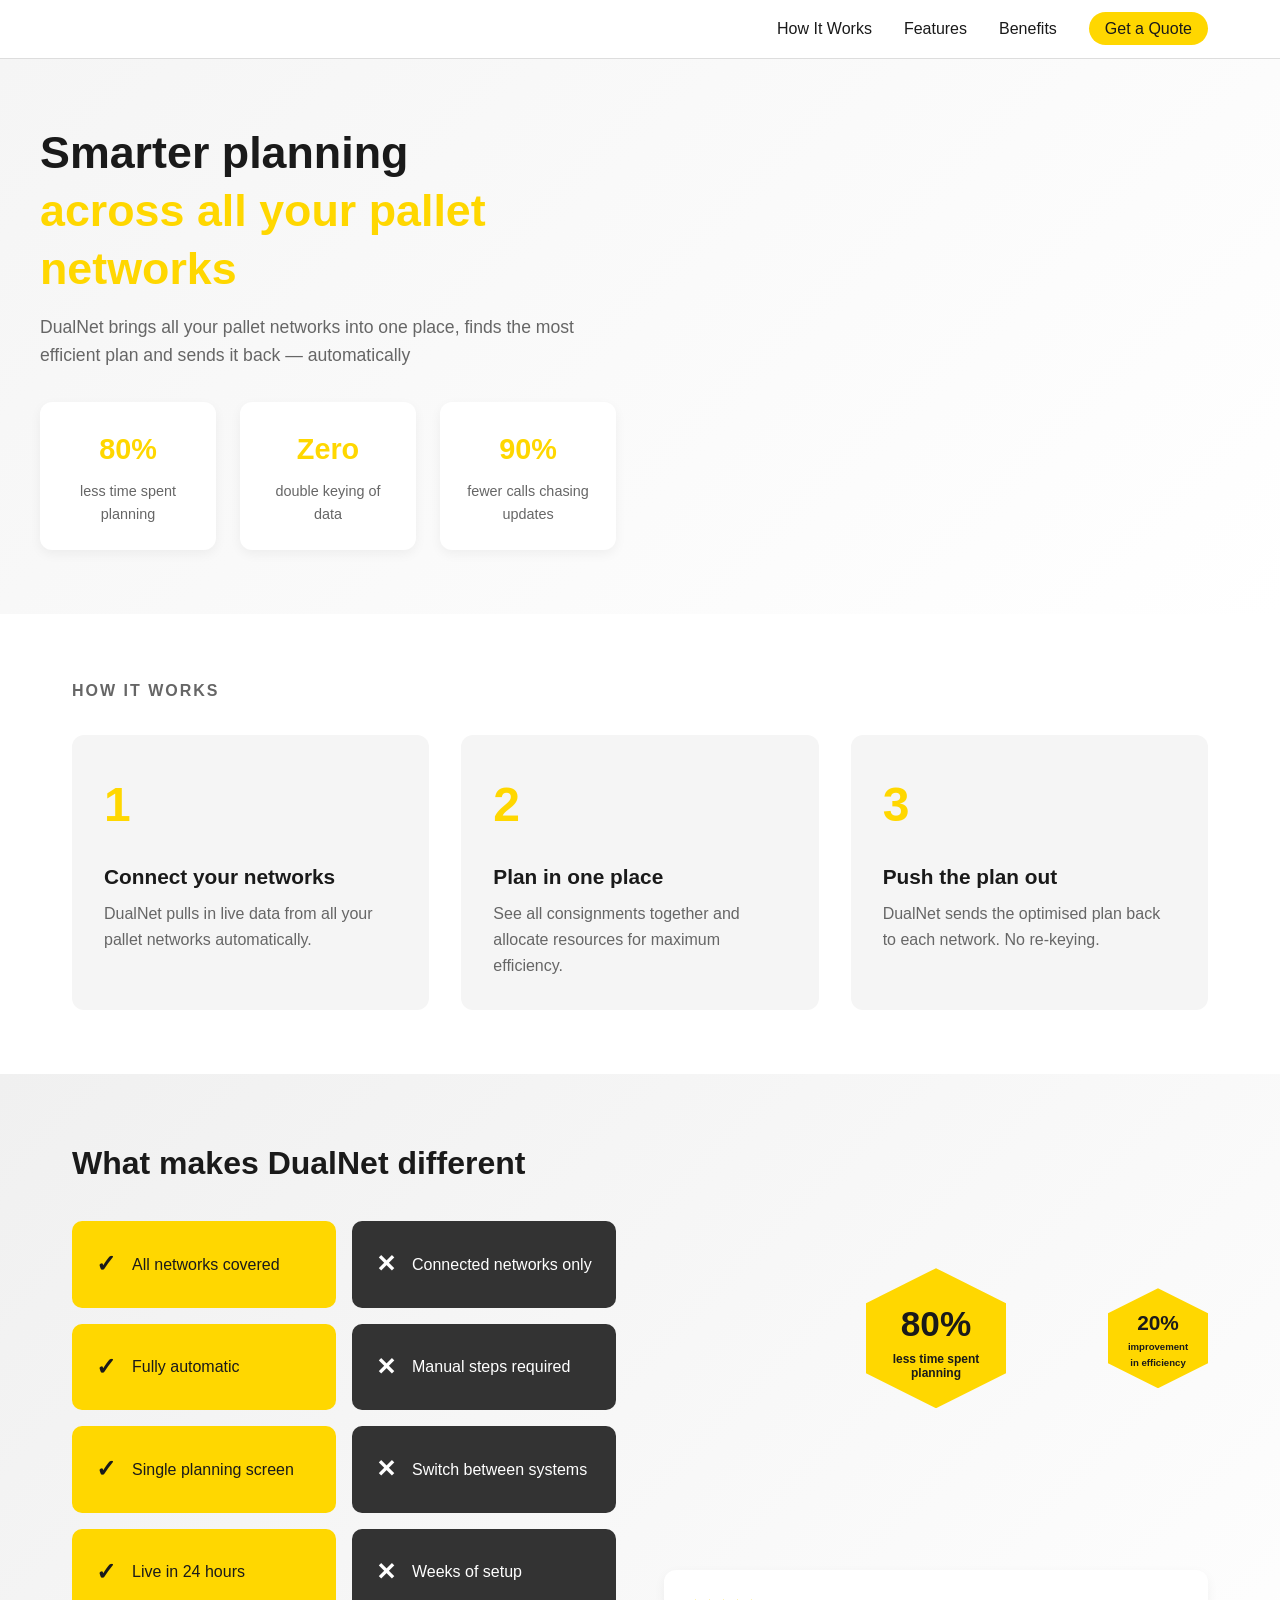
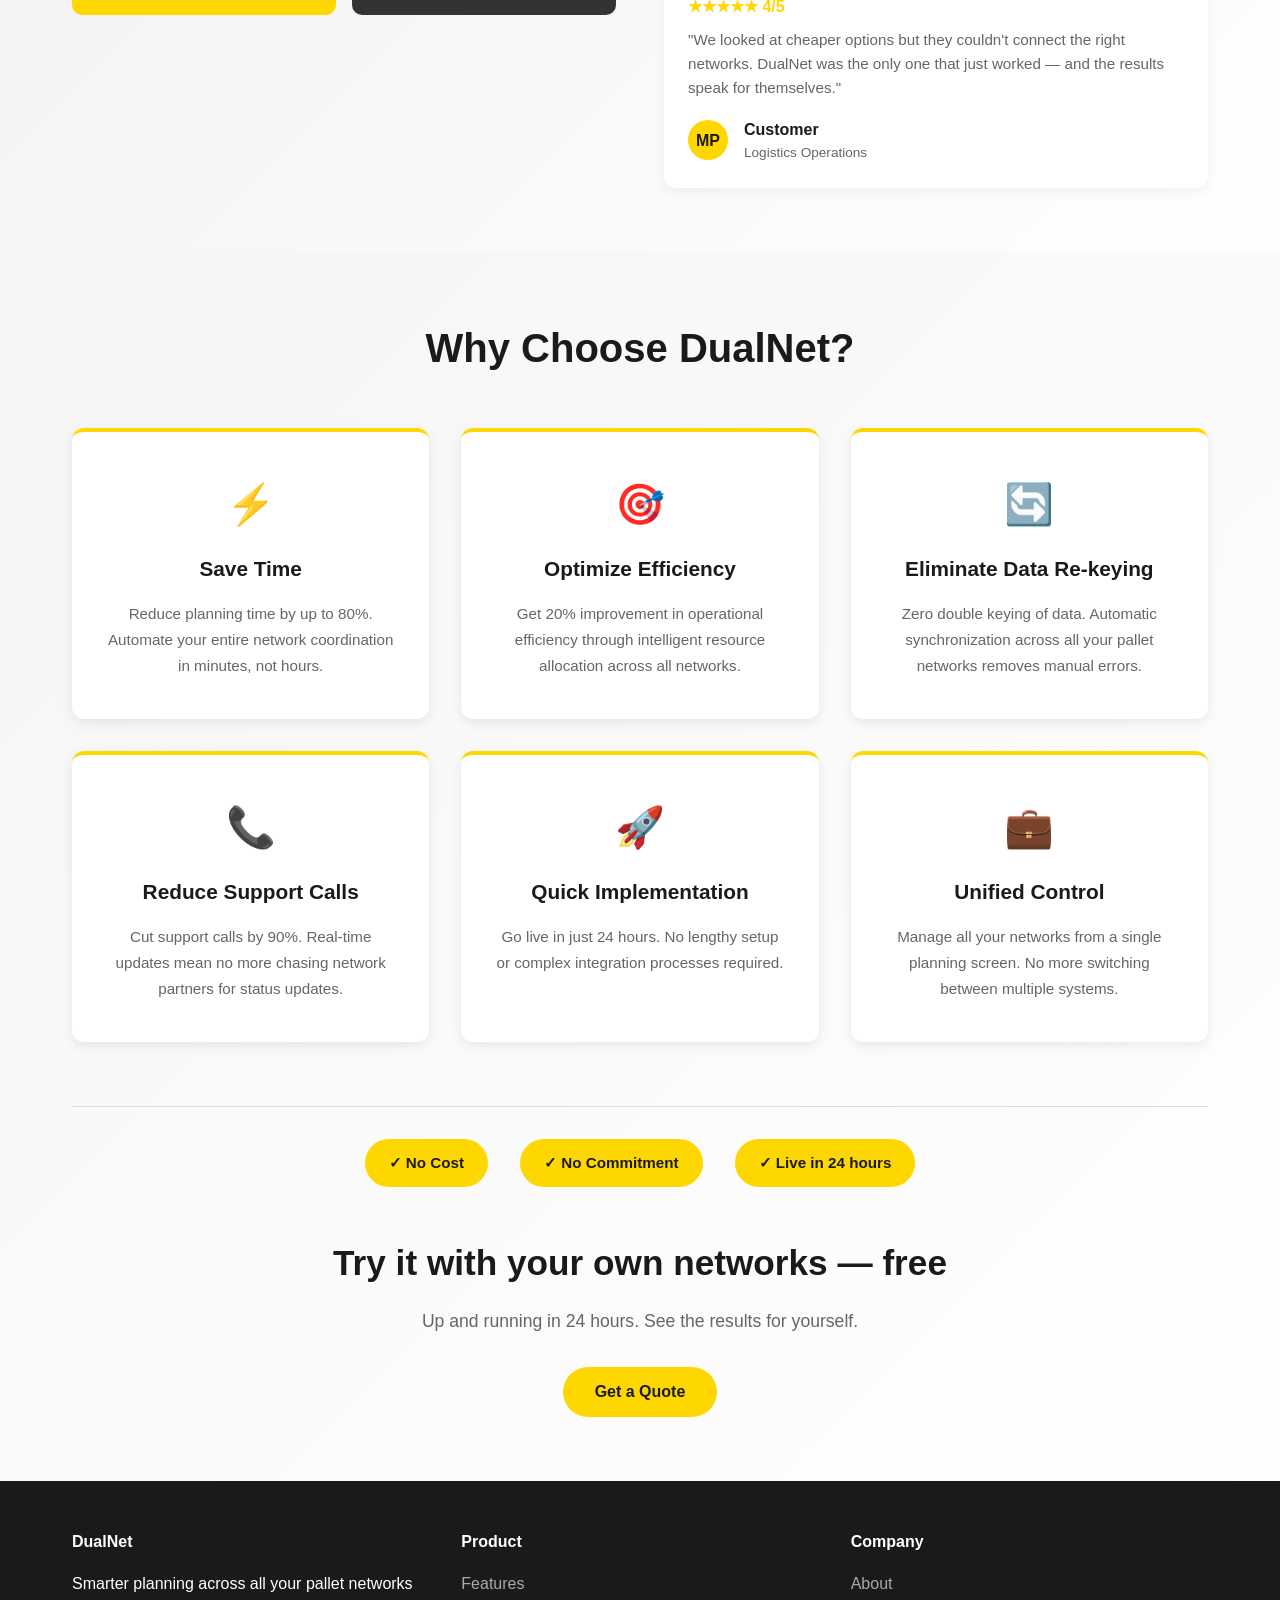
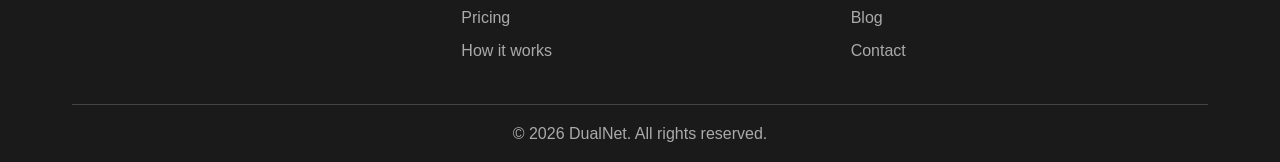
==== index.html @ 54f37b6e "Change "Book a Demo" to "Get a Quote"" ====
<!DOCTYPE html>
<html lang="en">
<head>
    <meta charset="UTF-8">
    <meta name="viewport" content="width=device-width, initial-scale=1.0">
    <title>DualNet - Smarter Planning Across All Your Pallet Networks</title>
    <link rel="stylesheet" href="style.css">
</head>
<body>
    <!-- Navigation -->
    <nav class="navbar">
        <div class="nav-container">
            <div class="logo">
                <img src="logo.svg" alt="DualNet Logo" class="logo-img">
            </div>
            <ul class="nav-menu">
                <li><a href="#how-it-works">How It Works</a></li>
                <li><a href="#features">Features</a></li>
                <li><a href="#benefits">Benefits</a></li>
                <li><a href="#demo" class="cta-link">Get a Quote</a></li>
            </ul>
        </div>
    </nav>

    <!-- Hero Section -->
    <section class="hero">
        <div class="hero-container">
            <div class="hero-content">
                <h1>Smarter planning<br><span class="highlight">across all your pallet networks</span></h1>
                <p>DualNet brings all your pallet networks into one place, finds the most efficient plan and sends it back — automatically</p>
                <div class="hero-stats">
                    <div class="stat">
                        <span class="stat-value">80%</span>
                        <span class="stat-label">less time spent planning</span>
                    </div>
                    <div class="stat">
                        <span class="stat-value">Zero</span>
                        <span class="stat-label">double keying of data</span>
                    </div>
                    <div class="stat">
                        <span class="stat-value">90%</span>
                        <span class="stat-label">fewer calls chasing updates</span>
                    </div>
                </div>
            </div>
            <div class="hero-image">
                <img src="data:image/svg+xml,%3Csvg xmlns='http://www.w3.org/2000/svg' viewBox='0 0 500 400'%3E%3Crect fill='%23e8e8e8' width='500' height='400'/%3E%3Crect x='50' y='80' width='120[...]
 class="trucks-image">
            </div>
        </div>
    </section>

    <!-- How It Works -->
    <section id="how-it-works" class="how-it-works">
        <div class="container">
            <h2>HOW IT WORKS</h2>
            <div class="steps-grid">
                <div class="step">
                    <div class="step-number">1</div>
                    <h3>Connect your networks</h3>
                    <p>DualNet pulls in live data from all your pallet networks automatically.</p>
                </div>
                <div class="step">
                    <div class="step-number">2</div>
                    <h3>Plan in one place</h3>
                    <p>See all consignments together and allocate resources for maximum efficiency.</p>
                </div>
                <div class="step">
                    <div class="step-number">3</div>
                    <h3>Push the plan out</h3>
                    <p>DualNet sends the optimised plan back to each network. No re-keying.</p>
                </div>
            </div>
        </div>
    </section>

    <!-- Features Section -->
    <section id="features" class="features">
        <div class="container">
            <div class="features-content">
                <div class="features-left">
                    <h2>What makes DualNet different</h2>
                    <div class="comparison-table">
                        <div class="comparison-row">
                            <div class="feature-item dualnet">
                                <div class="icon-check">✓</div>
                                <p>All networks covered</p>
                            </div>
                            <div class="feature-item alternative">
                                <div class="icon-x">✕</div>
                                <p>Connected networks only</p>
                            </div>
                        </div>
                        <div class="comparison-row">
                            <div class="feature-item dualnet">
                                <div class="icon-check">✓</div>
                                <p>Fully automatic</p>
                            </div>
                            <div class="feature-item alternative">
                                <div class="icon-x">✕</div>
                                <p>Manual steps required</p>
                            </div>
                        </div>
                        <div class="comparison-row">
                            <div class="feature-item dualnet">
                                <div class="icon-check">✓</div>
                                <p>Single planning screen</p>
                            </div>
                            <div class="feature-item alternative">
                                <div class="icon-x">✕</div>
                                <p>Switch between systems</p>
                            </div>
                        </div>
                        <div class="comparison-row">
                            <div class="feature-item dualnet">
                                <div class="icon-check">✓</div>
                                <p>Live in 24 hours</p>
                            </div>
                            <div class="feature-item alternative">
                                <div class="icon-x">✕</div>
                                <p>Weeks of setup</p>
                            </div>
                        </div>
                    </div>
                </div>
                <div class="features-right">
                    <div class="benefits-hexagons">
                        <div class="hexagon hex-large">
                            <span class="hex-value">80%</span>
                            <span class="hex-label">less time spent planning</span>
                        </div>
                        <div class="hexagon hex-medium">
                            <span class="hex-value">Zero</span>
                            <span class="hex-label">double keying of data</span>
                        </div>
                        <div class="hexagon hex-medium">
                            <span class="hex-value">90%</span>
                            <span class="hex-label">fewer calls chasing updates</span>
                        </div>
                        <div class="hexagon hex-small">
                            <span class="hex-value">20%</span>
                            <span class="hex-label">improvement in efficiency</span>
                        </div>
                    </div>
                    <div class="testimonial">
                        <div class="stars">★★★★★ 4/5</div>
                        <p>"We looked at cheaper options but they couldn't connect the right networks. DualNet was the only one that just worked — and the results speak for themselves."</p>
                        <div class="testimonial-author">
                            <div class="author-avatar">MP</div>
                            <div>
                                <strong>Customer</strong>
                                <div class="author-title">Logistics Operations</div>
                            </div>
                        </div>
                    </div>
                </div>
            </div>
        </div>
    </section>

    <!-- Benefits Section -->
    <section id="benefits" class="benefits">
        <div class="container">
            <h2 class="benefits-title">Why Choose DualNet?</h2>
            
            <!-- Benefits Grid -->
            <div class="benefits-grid">
                <div class="benefit-card">
                    <div class="benefit-icon">⚡</div>
                    <h3>Save Time</h3>
                    <p>Reduce planning time by up to 80%. Automate your entire network coordination in minutes, not hours.</p>
                </div>
                <div class="benefit-card">
                    <div class="benefit-icon">🎯</div>
                    <h3>Optimize Efficiency</h3>
                    <p>Get 20% improvement in operational efficiency through intelligent resource allocation across all networks.</p>
                </div>
                <div class="benefit-card">
                    <div class="benefit-icon">🔄</div>
                    <h3>Eliminate Data Re-keying</h3>
                    <p>Zero double keying of data. Automatic synchronization across all your pallet networks removes manual errors.</p>
                </div>
                <div class="benefit-card">
                    <div class="benefit-icon">📞</div>
                    <h3>Reduce Support Calls</h3>
                    <p>Cut support calls by 90%. Real-time updates mean no more chasing network partners for status updates.</p>
                </div>
                <div class="benefit-card">
                    <div class="benefit-icon">🚀</div>
                    <h3>Quick Implementation</h3>
                    <p>Go live in just 24 hours. No lengthy setup or complex integration processes required.</p>
                </div>
                <div class="benefit-card">
                    <div class="benefit-icon">💼</div>
                    <h3>Unified Control</h3>
                    <p>Manage all your networks from a single planning screen. No more switching between multiple systems.</p>
                </div>
            </div>

            <!-- Bottom CTA Section -->
            <div class="benefits-footer">
                <div class="benefit-badges">
                    <div class="benefit-badge">✓ No Cost</div>
                    <div class="benefit-badge">✓ No Commitment</div>
                    <div class="benefit-badge">✓ Live in 24 hours</div>
                </div>
                <div class="cta-section">
                    <h2>Try it with your own networks — free</h2>
                    <p>Up and running in 24 hours. See the results for yourself.</p>
                    <button id="demo" class="demo-button">Get a Quote</button>
                </div>
            </div>
        </div>
    </section>

    <!-- Footer -->
    <footer class="footer">
        <div class="container">
            <div class="footer-content">
                <div class="footer-section">
                    <h4>DualNet</h4>
                    <p>Smarter planning across all your pallet networks</p>
                </div>
                <div class="footer-section">
                    <h4>Product</h4>
                    <ul>
                        <li><a href="#">Features</a></li>
                        <li><a href="#">Pricing</a></li>
                        <li><a href="#">How it works</a></li>
                    </ul>
                </div>
                <div class="footer-section">
                    <h4>Company</h4>
                    <ul>
                        <li><a href="#">About</a></li>
                        <li><a href="#">Blog</a></li>
                        <li><a href="#">Contact</a></li>
                    </ul>
                </div>
            </div>
            <div class="footer-bottom">
                <p>&copy; 2026 DualNet. All rights reserved.</p>
            </div>
        </div>
    </footer>

    <script src="script.js"></script>
</body>
</html>
---- style.css ----
:root {
    --primary-yellow: #FFD700;
    --dark-gray: #2a2a2a;
    --light-gray: #f5f5f5;
    --text-dark: #1a1a1a;
    --text-light: #666;
    --border-color: #ddd;
    --white: #ffffff;
}

* {
    margin: 0;
    padding: 0;
    box-sizing: border-box;
}

html {
    scroll-behavior: smooth;
}

body {
    font-family: -apple-system, BlinkMacSystemFont, 'Segoe UI', Roboto, 'Helvetica Neue', Arial, sans-serif;
    line-height: 1.6;
    color: var(--text-dark);
    background-color: var(--white);
}

.container {
    max-width: 1200px;
    margin: 0 auto;
    padding: 0 2rem;
}

/* Navigation */
.navbar {
    position: sticky;
    top: 0;
    z-index: 100;
    background: var(--white);
    border-bottom: 1px solid var(--border-color);
    padding: 1rem 0;
}

.nav-container {
    max-width: 1200px;
    margin: 0 auto;
    padding: 0 2rem;
    display: flex;
    justify-content: space-between;
    align-items: center;
}

.logo {
    display: flex;
    align-items: center;
    gap: 0.75rem;
    font-size: 1.5rem;
    font-weight: bold;
    color: var(--text-dark);
}

.logo-icon {
    width: 32px;
    height: 32px;
    background: linear-gradient(135deg, var(--primary-yellow), #ffed4e);
    border-radius: 6px;
    display: grid;
    grid-template-columns: 1fr 1fr;
    grid-template-rows: 1fr 1fr;
    gap: 4px;
    padding: 4px;
}

.logo-icon::before,
.logo-icon::after {
    content: '';
    background: var(--dark-gray);
    border-radius: 2px;
}

.nav-menu {
    display: flex;
    list-style: none;
    gap: 2rem;
    align-items: center;
}

.nav-menu a {
    text-decoration: none;
    color: var(--text-dark);
    font-weight: 500;
    transition: color 0.3s ease;
}

.nav-menu a:hover {
    color: var(--primary-yellow);
}

.cta-link {
    background: var(--primary-yellow);
    color: var(--text-dark) !important;
    padding: 0.5rem 1rem;
    border-radius: 20px;
    font-weight: bold;
}

.cta-link:hover {
    background: #ffc700;
    color: var(--text-dark) !important;
}

/* Hero Section */
.hero {
    background: linear-gradient(135deg, #f5f5f5 0%, #ffffff 100%);
    padding: 4rem 2rem;
    overflow: hidden;
}

.hero-container {
    max-width: 1200px;
    margin: 0 auto;
    display: grid;
    grid-template-columns: 1fr 1fr;
    gap: 3rem;
    align-items: center;
}

.hero-content h1 {
    font-size: 2.8rem;
    font-weight: 800;
    line-height: 1.3;
    margin-bottom: 1rem;
    color: var(--text-dark);
}

.hero-content .highlight {
    color: var(--primary-yellow);
    display: block;
}

.hero-content > p {
    font-size: 1.1rem;
    color: var(--text-light);
    margin-bottom: 2rem;
    line-height: 1.6;
}

.hero-stats {
    display: grid;
    grid-template-columns: repeat(3, 1fr);
    gap: 1.5rem;
}

.stat {
    background: var(--white);
    padding: 1.5rem;
    border-radius: 12px;
    box-shadow: 0 4px 12px rgba(0, 0, 0, 0.05);
    text-align: center;
}

.stat-value {
    display: block;
    font-size: 1.8rem;
    font-weight: bold;
    color: var(--primary-yellow);
    margin-bottom: 0.5rem;
}

.stat-label {
    display: block;
    font-size: 0.9rem;
    color: var(--text-light);
}

.hero-image {
    display: none;
}

.trucks-image {
    display: none;
}

/* How It Works */
.how-it-works {
    padding: 4rem 2rem;
    background: var(--white);
}

.how-it-works h2 {
    font-size: 1rem;
    letter-spacing: 2px;
    color: var(--text-light);
    margin-bottom: 2rem;
    font-weight: bold;
}

.steps-grid {
    display: grid;
    grid-template-columns: repeat(auto-fit, minmax(300px, 1fr));
    gap: 2rem;
}

.step {
    padding: 2rem;
    background: var(--light-gray);
    border-radius: 12px;
    transition: all 0.3s ease;
}

.step:hover {
    background: var(--primary-yellow);
    transform: translateY(-5px);
}

.step-number {
    font-size: 3rem;
    font-weight: 900;
    color: var(--primary-yellow);
    margin-bottom: 1rem;
}

.step:hover .step-number {
    color: var(--text-dark);
}

.step h3 {
    font-size: 1.3rem;
    margin-bottom: 0.5rem;
    color: var(--text-dark);
}

.step p {
    color: var(--text-light);
    line-height: 1.6;
}

/* Features Section */
.features {
    padding: 4rem 2rem;
    background: linear-gradient(135deg, #f0f0f0 0%, #ffffff 100%);
}

.features-content {
    max-width: 1200px;
    margin: 0 auto;
    display: grid;
    grid-template-columns: 1fr 1fr;
    gap: 3rem;
    align-items: start;
}

.features-left h2 {
    font-size: 2rem;
    margin-bottom: 2rem;
    color: var(--text-dark);
}

.comparison-table {
    display: flex;
    flex-direction: column;
    gap: 1rem;
}

.comparison-row {
    display: grid;
    grid-template-columns: 1fr 1fr;
    gap: 1rem;
}

.feature-item {
    padding: 1.5rem;
    border-radius: 10px;
    display: flex;
    align-items: center;
    gap: 1rem;
}

.feature-item.dualnet {
    background: var(--primary-yellow);
    color: var(--text-dark);
}

.feature-item.alternative {
    background: #333333;
    color: var(--white);
}

.icon-check,
.icon-x {
    font-size: 1.5rem;
    font-weight: bold;
    flex-shrink: 0;
}

.feature-item p {
    margin: 0;
    font-weight: 500;
}

/* Benefits Hexagons */
.benefits-hexagons {
    position: relative;
    height: 400px;
    display: flex;
    align-items: center;
    justify-content: center;
}

.hexagon {
    position: absolute;
    display: flex;
    flex-direction: column;
    align-items: center;
    justify-content: center;
    background: var(--primary-yellow);
    clip-path: polygon(50% 0%, 100% 25%, 100% 75%, 50% 100%, 0% 75%, 0% 25%);
    text-align: center;
    color: var(--text-dark);
    font-weight: bold;
}

.hex-large {
    width: 140px;
    height: 140px;
    top: 50%;
    left: 50%;
    transform: translate(-50%, -50%);
    z-index: 10;
}

.hex-large .hex-value {
    font-size: 2.2rem;
}

.hex-large .hex-label {
    font-size: 0.75rem;
    max-width: 80%;
    line-height: 1.2;
}

.hex-medium {
    width: 110px;
    height: 110px;
}

.hex-medium:first-of-type {
    top: 0;
    left: 50%;
    transform: translateX(-50%);
}

.hex-medium:last-of-type {
    bottom: 0;
    left: 50%;
    transform: translateX(-50%);
}

.hex-medium .hex-value {
    font-size: 1.5rem;
}

.hex-medium .hex-label {
    font-size: 0.65rem;
    max-width: 75%;
    line-height: 1.1;
}

.hex-small {
    width: 100px;
    height: 100px;
    right: 0;
    top: 50%;
    transform: translateY(-50%);
}

.hex-small .hex-value {
    font-size: 1.3rem;
}

.hex-small .hex-label {
    font-size: 0.6rem;
    max-width: 70%;
}

/* Testimonial */
.testimonial {
    background: var(--white);
    padding: 1.5rem;
    border-radius: 12px;
    box-shadow: 0 4px 12px rgba(0, 0, 0, 0.05);
    margin-top: 2rem;
}

.stars {
    color: var(--primary-yellow);
    font-weight: bold;
    margin-bottom: 0.5rem;
    display: block;
}

.testimonial p {
    color: var(--text-light);
    font-size: 0.95rem;
    margin-bottom: 1rem;
    line-height: 1.6;
}

.testimonial-author {
    display: flex;
    align-items: center;
    gap: 1rem;
}

.author-avatar {
    width: 40px;
    height: 40px;
    background: var(--primary-yellow);
    border-radius: 50%;
    display: flex;
    align-items: center;
    justify-content: center;
    font-weight: bold;
    color: var(--text-dark);
}

.author-title {
    font-size: 0.85rem;
    color: var(--text-light);
}

/* Benefits Section */
.benefits {
    padding: 4rem 2rem;
    background: linear-gradient(135deg, #f5f5f5 0%, #ffffff 100%);
    color: var(--text-dark);
}

.benefits-title {
    font-size: 2.5rem;
    font-weight: 800;
    text-align: center;
    margin-bottom: 3rem;
    color: var(--text-dark);
}

/* Benefits Grid */
.benefits-grid {
    display: grid;
    grid-template-columns: repeat(auto-fit, minmax(320px, 1fr));
    gap: 2rem;
    margin-bottom: 4rem;
    max-width: 1200px;
    margin-left: auto;
    margin-right: auto;
}

.benefit-card {
    background: var(--white);
    padding: 2.5rem 2rem;
    border-radius: 12px;
    box-shadow: 0 4px 12px rgba(0, 0, 0, 0.08);
    transition: all 0.3s ease;
    border-top: 4px solid var(--primary-yellow);
    text-align: center;
}

.benefit-card:hover {
    transform: translateY(-8px);
    box-shadow: 0 12px 24px rgba(0, 0, 0, 0.12);
}

.benefit-icon {
    font-size: 2.5rem;
    margin-bottom: 1rem;
    display: block;
}

.benefit-card h3 {
    font-size: 1.3rem;
    margin-bottom: 1rem;
    color: var(--text-dark);
    font-weight: 700;
}

.benefit-card p {
    color: var(--text-light);
    line-height: 1.7;
    font-size: 0.95rem;
}

/* Benefits Footer Section */
.benefits-footer {
    max-width: 1200px;
    margin: 0 auto;
    padding-top: 2rem;
    border-top: 1px solid var(--border-color);
}

.benefit-badges {
    display: flex;
    justify-content: center;
    gap: 2rem;
    margin-bottom: 3rem;
    flex-wrap: wrap;
}

.benefit-badge {
    background: var(--primary-yellow);
    color: var(--text-dark);
    padding: 0.75rem 1.5rem;
    border-radius: 30px;
    font-weight: bold;
    font-size: 0.95rem;
}

.cta-section {
    max-width: 1200px;
    margin: 0 auto;
    text-align: center;
}

.cta-section h2 {
    font-size: 2.2rem;
    margin-bottom: 1rem;
    color: var(--text-dark);
}

.cta-section p {
    font-size: 1.1rem;
    margin-bottom: 2rem;
    color: var(--text-light);
}

.demo-button {
    background: var(--primary-yellow);
    color: var(--text-dark);
    border: none;
    padding: 1rem 2rem;
    font-size: 1rem;
    font-weight: bold;
    border-radius: 30px;
    cursor: pointer;
    transition: all 0.3s ease;
}

.demo-button:hover {
    background: #ffc700;
    transform: scale(1.05);
}

/* Footer */
.footer {
    background: var(--text-dark);
    color: var(--white);
    padding: 3rem 2rem 1rem;
}

.footer-content {
    max-width: 1200px;
    margin: 0 auto;
    display: grid;
    grid-template-columns: repeat(auto-fit, minmax(250px, 1fr));
    gap: 2rem;
    margin-bottom: 2rem;
}

.footer-section h4 {
    margin-bottom: 1rem;
}

.footer-section ul {
    list-style: none;
}

.footer-section ul li {
    margin-bottom: 0.5rem;
}

.footer-section a {
    color: #aaa;
    text-decoration: none;
    transition: color 0.3s ease;
}

.footer-section a:hover {
    color: var(--primary-yellow);
}

.footer-bottom {
    max-width: 1200px;
    margin: 0 auto;
    padding-top: 1rem;
    border-top: 1px solid #444;
    text-align: center;
    color: #aaa;
}

/* Responsive */
@media (max-width: 768px) {
    .hero-container {
        grid-template-columns: 1fr;
    }

    .hero-content h1 {
        font-size: 2rem;
    }

    .hero-stats {
        grid-template-columns: 1fr;
    }

    .nav-menu {
        gap: 1rem;
        font-size: 0.9rem;
    }

    .features-content {
        grid-template-columns: 1fr;
    }

    .comparison-row {
        grid-template-columns: 1fr;
    }

    .benefits-hexagons {
        height: auto;
        flex-wrap: wrap;
        justify-content: center;
    }

    .hexagon {
        position: relative;
        margin: 0.5rem;
    }

    .hex-large,
    .hex-medium,
    .hex-small {
        position: relative !important;
        top: auto !important;
        left: auto !important;
        right: auto !important;
        bottom: auto !important;
        transform: none !important;
    }

    .benefits-title {
        font-size: 2rem;
    }

    .cta-section h2 {
        font-size: 1.5rem;
    }

    .benefits-grid {
        grid-template-columns: 1fr;
        gap: 1.5rem;
    }

    .benefit-badges {
        flex-direction: column;
        gap: 1rem;
    }

    .benefit-badge {
        display: block;
        width: 100%;
    }
}
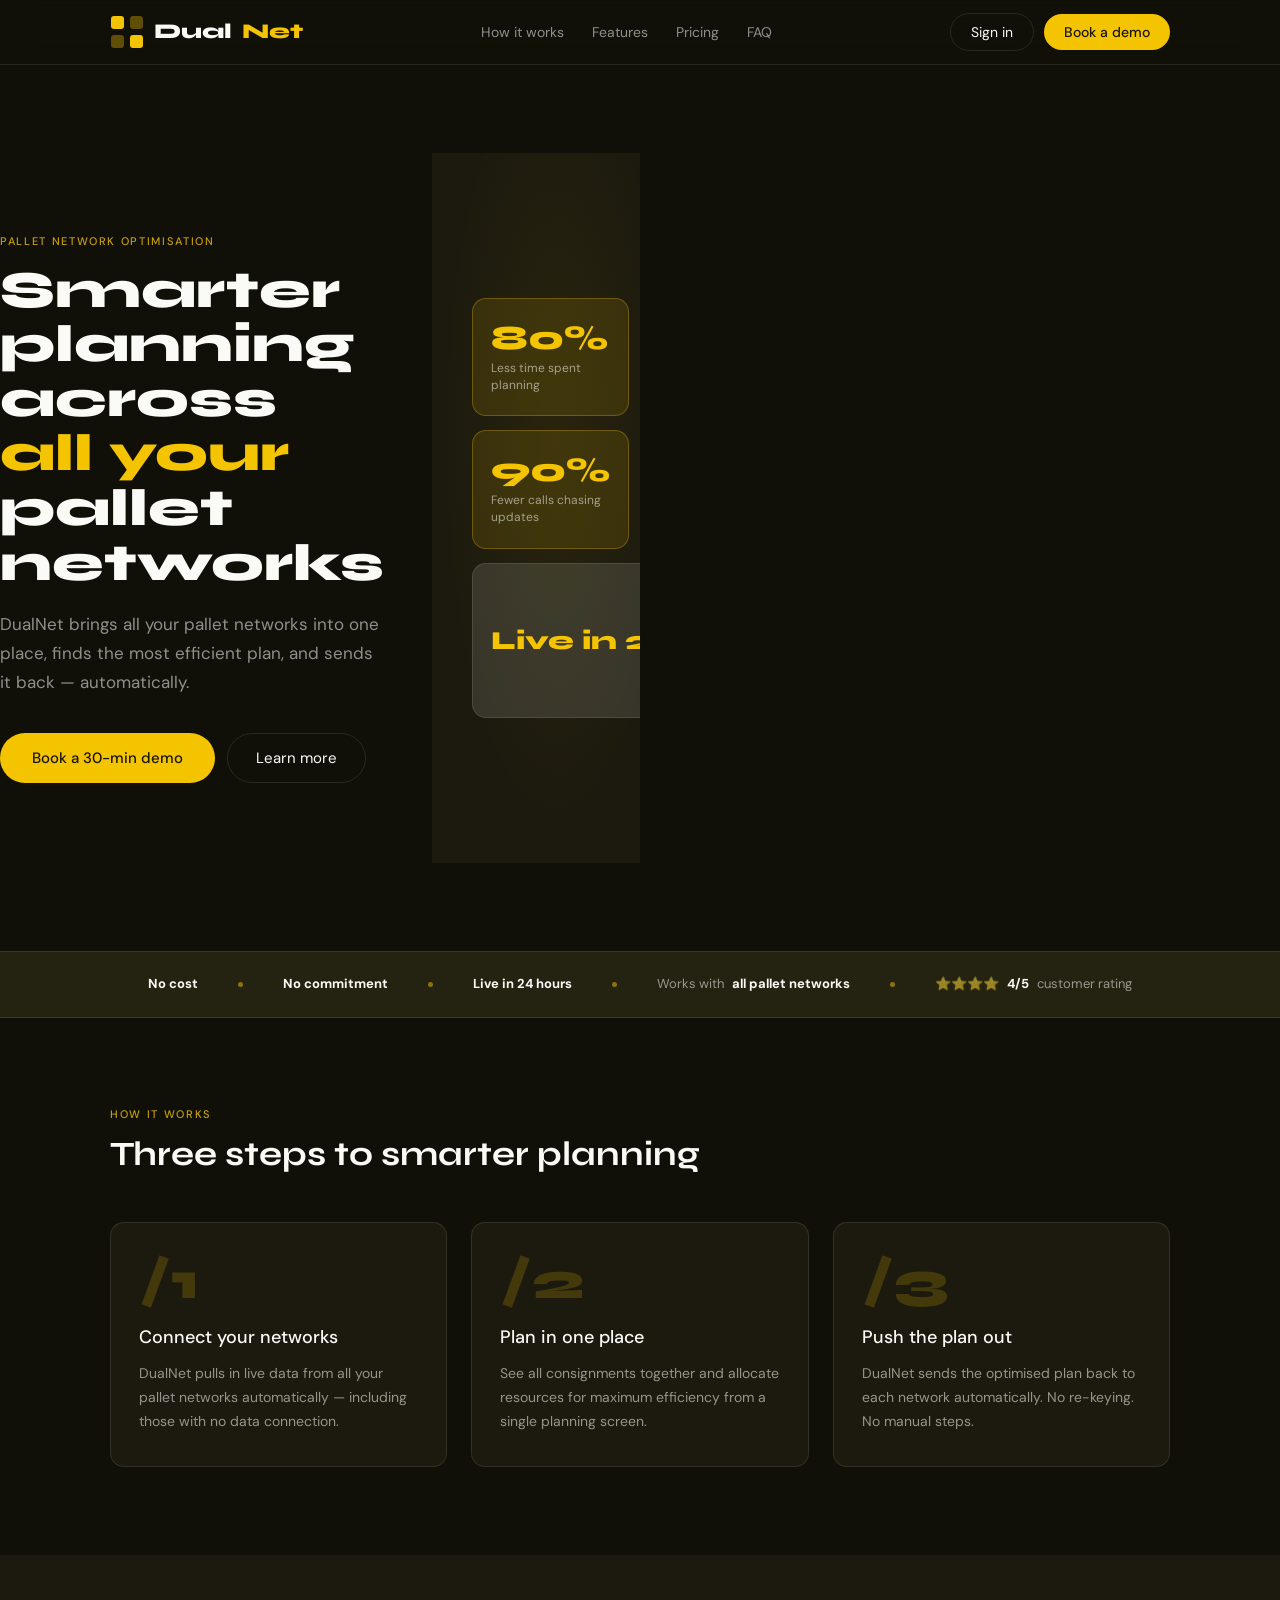
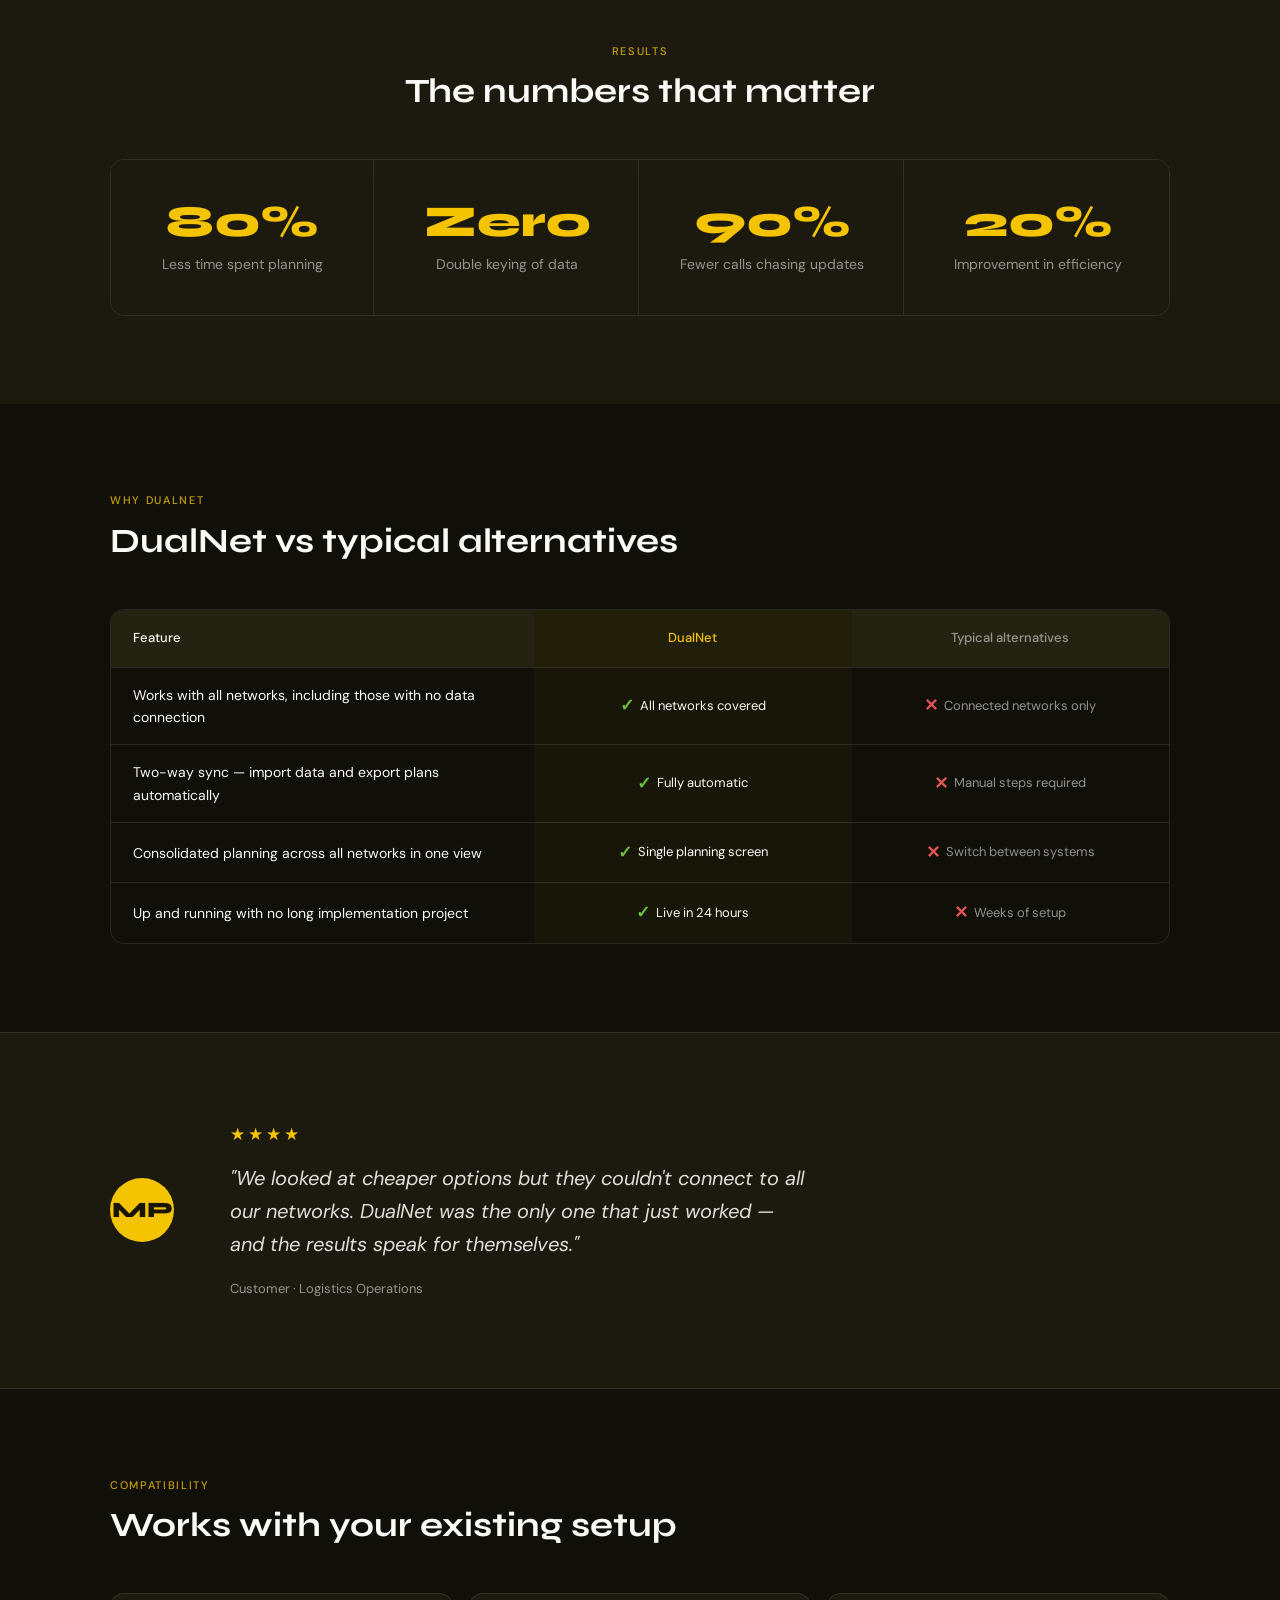
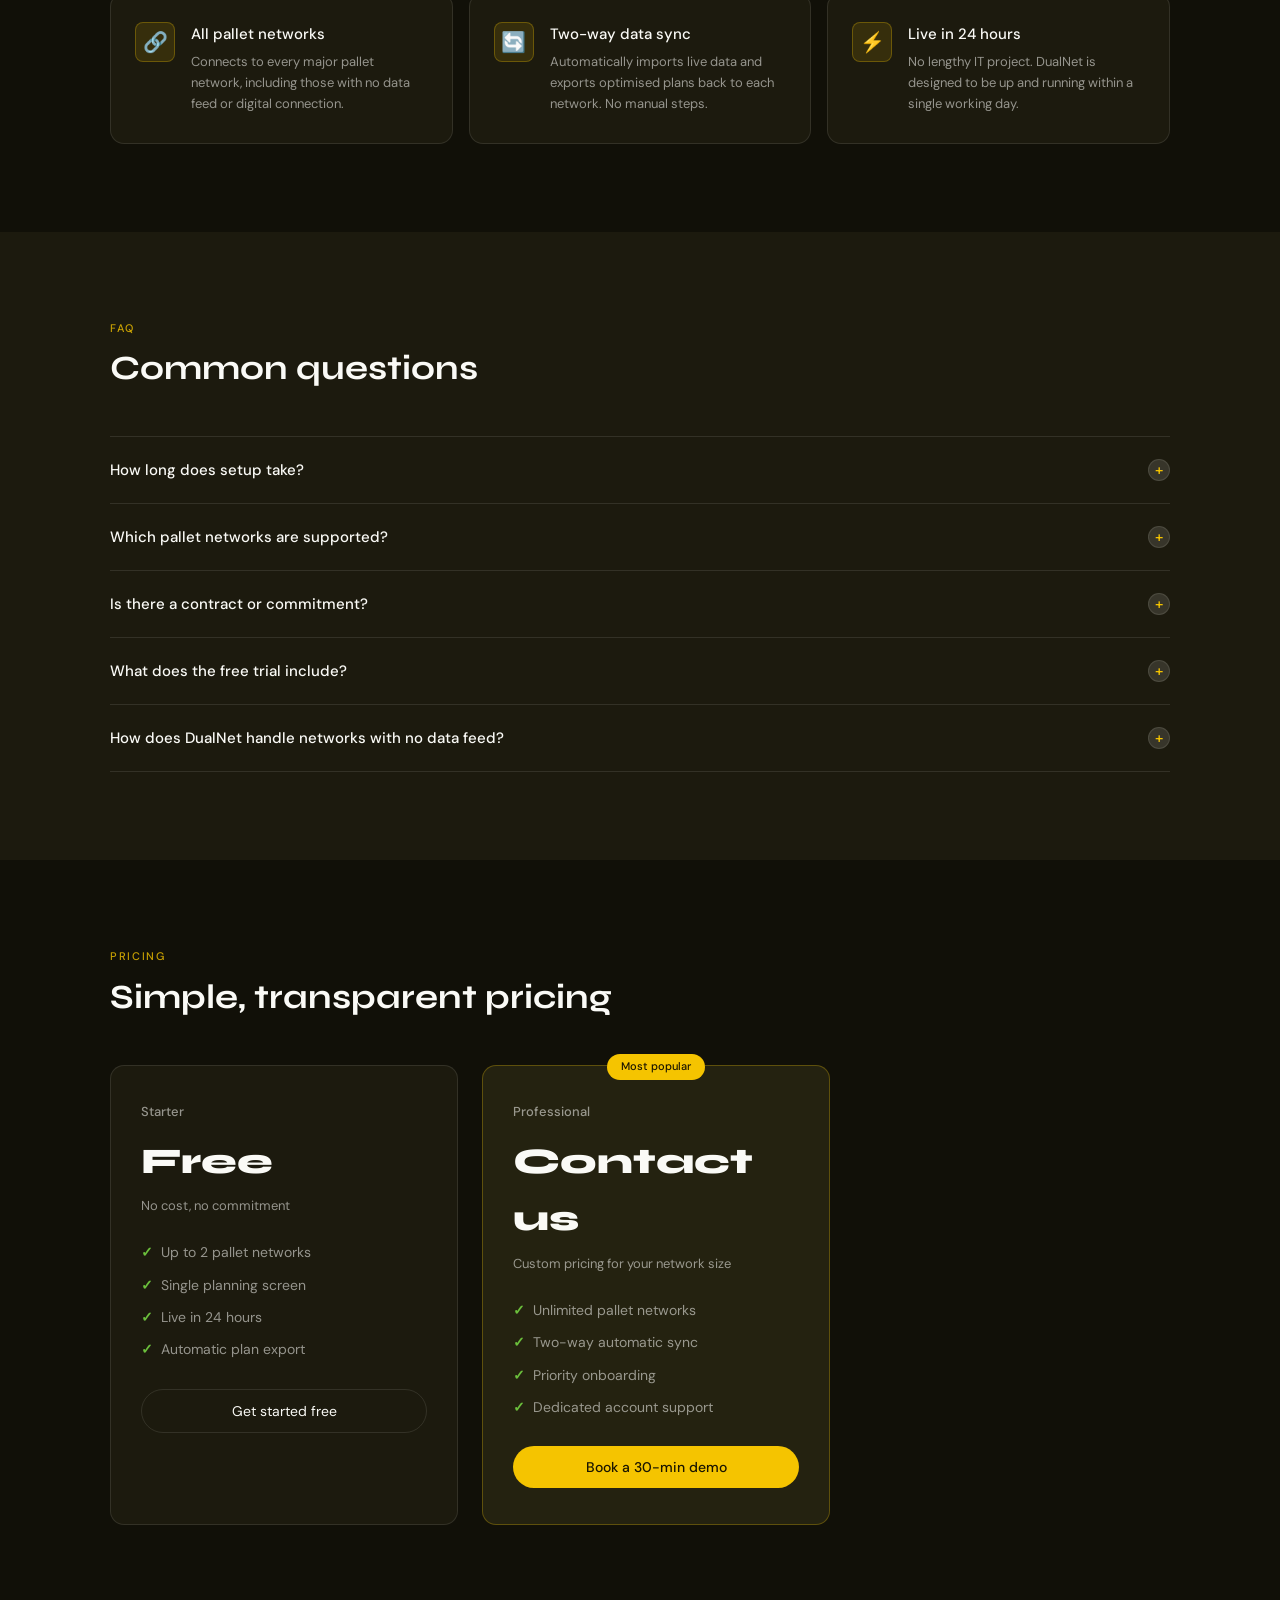
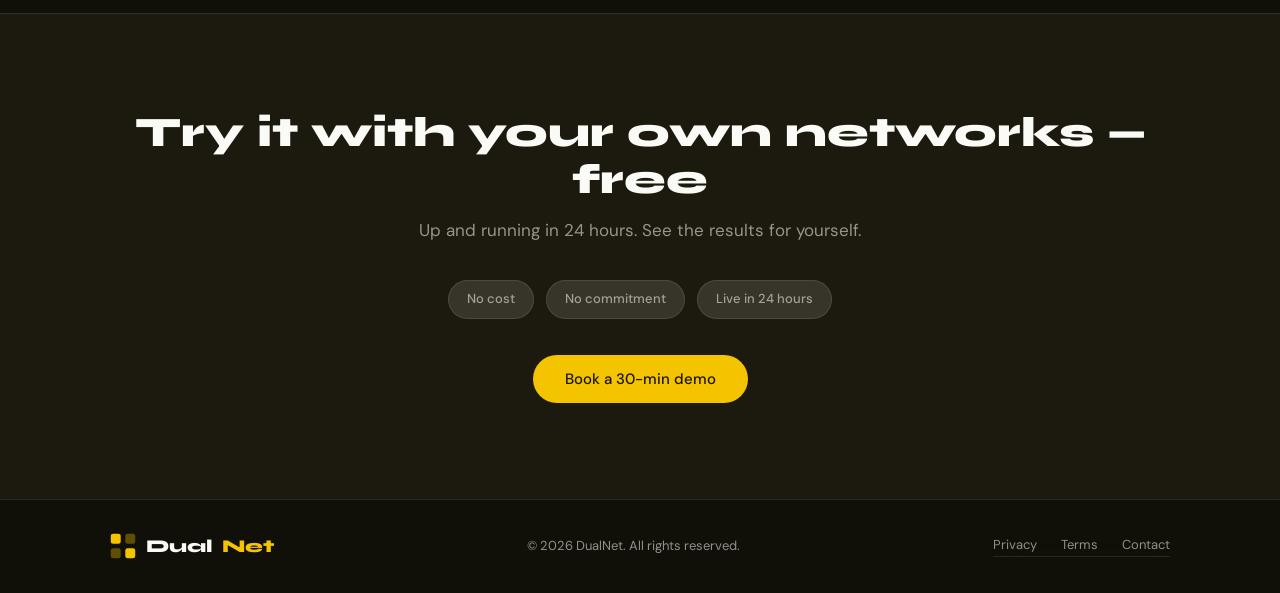
==== commit af51d803: "Replace entire HTML layout with updated design" ====
--- a/index.html
+++ b/index.html
@@ -1,249 +1,770 @@
 <!DOCTYPE html>
 <html lang="en">
 <head>
-    <meta charset="UTF-8">
-    <meta name="viewport" content="width=device-width, initial-scale=1.0">
-    <title>DualNet - Smarter Planning Across All Your Pallet Networks</title>
-    <link rel="stylesheet" href="style.css">
+<meta charset="UTF-8"/>
+<meta name="viewport" content="width=device-width, initial-scale=1.0"/>
+<title>DualNet — Smarter planning across all your pallet networks</title>
+<link rel="preconnect" href="https://fonts.googleapis.com"/>
+<link rel="preconnect" href="https://fonts.gstatic.com" crossorigin/>
+<link href="https://fonts.googleapis.com/css2?family=Syne:wght@700;800&family=DM+Sans:ital,wght@0,400;0,500;1,400&display=swap" rel="stylesheet"/>
+<style>
+  :root {
+    --gold: #F5C400;
+    --gold-dim: rgba(245,196,0,0.12);
+    --gold-border: rgba(245,196,0,0.28);
+    --dark: #111008;
+    --dark-card: #1C1A0E;
+    --dark-card2: #242210;
+    --white: #FAFAF6;
+    --muted: rgba(250,250,246,0.55);
+    --faint: rgba(250,250,246,0.12);
+    --border: rgba(250,250,246,0.1);
+    --green: #6BBF3C;
+    --red: #E05454;
+    --radius: 14px;
+    --radius-sm: 8px;
+  }
+  *, *::before, *::after { box-sizing: border-box; margin: 0; padding: 0; }
+  html { scroll-behavior: smooth; }
+  body {
+    background: var(--dark);
+    color: var(--white);
+    font-family: 'DM Sans', sans-serif;
+    font-size: 16px;
+    line-height: 1.6;
+    overflow-x: hidden;
+  }
+
+  /* ── UTILITY ── */
+  .container { max-width: 1140px; margin: 0 auto; padding: 0 40px; }
+  .eyebrow {
+    font-size: 11px; font-weight: 500; letter-spacing: .15em;
+    text-transform: uppercase; color: var(--gold); opacity: .8;
+    display: block; margin-bottom: 12px;
+  }
+
+  /* ── NAV ── */
+  nav {
+    position: sticky; top: 0; z-index: 100;
+    background: rgba(17,16,8,0.88);
+    backdrop-filter: blur(16px);
+    border-bottom: 1px solid var(--border);
+  }
+  .nav-inner {
+    display: flex; align-items: center; justify-content: space-between;
+    height: 64px; gap: 24px;
+  }
+  .logo {
+    display: flex; align-items: center; gap: 10px;
+    font-family: 'Syne', sans-serif; font-size: 21px; font-weight: 800;
+    text-decoration: none; color: var(--white); white-space: nowrap;
+  }
+  .logo-icon {
+    width: 34px; height: 34px; flex-shrink: 0;
+  }
+  .logo span { color: var(--gold); }
+  .nav-links {
+    display: flex; gap: 28px; list-style: none;
+  }
+  .nav-links a {
+    font-size: 14px; color: var(--muted); text-decoration: none;
+    transition: color .2s;
+  }
+  .nav-links a:hover { color: var(--white); }
+  .nav-ctas { display: flex; gap: 10px; align-items: center; }
+  .btn-ghost {
+    background: transparent; color: var(--white);
+    border: 1px solid var(--border); border-radius: 100px;
+    padding: 9px 20px; font-size: 14px; font-family: 'DM Sans', sans-serif;
+    cursor: pointer; transition: border-color .2s, background .2s;
+  }
+  .btn-ghost:hover { border-color: rgba(250,250,246,0.3); background: var(--faint); }
+  .btn-gold {
+    background: var(--gold); color: #1a1500;
+    border: none; border-radius: 100px;
+    padding: 9px 20px; font-size: 14px; font-weight: 500;
+    font-family: 'DM Sans', sans-serif; cursor: pointer;
+    transition: opacity .2s; white-space: nowrap;
+  }
+  .btn-gold:hover { opacity: .85; }
+  .btn-gold.lg { padding: 14px 32px; font-size: 15px; }
+
+  /* ── HERO ── */
+  #hero {
+    display: grid; grid-template-columns: 1fr 1fr; min-height: 540px;
+  }
+  .hero-left {
+    padding: 80px 48px 80px 0;
+    display: flex; flex-direction: column; justify-content: center;
+  }
+  .hero-title {
+    font-family: 'Syne', sans-serif; font-size: 52px; font-weight: 800;
+    line-height: 1.05; margin-bottom: 20px; color: var(--white);
+  }
+  .hero-title em { color: var(--gold); font-style: normal; }
+  .hero-sub {
+    font-size: 17px; color: var(--muted); line-height: 1.7;
+    max-width: 430px; margin-bottom: 36px;
+  }
+  .hero-ctas { display: flex; gap: 12px; flex-wrap: wrap; }
+  .hero-right {
+    background: var(--dark-card);
+    padding: 48px 40px;
+    display: flex; align-items: center; justify-content: center;
+    position: relative; overflow: hidden;
+  }
+  .hero-right::before {
+    content: ''; position: absolute; inset: 0;
+    background: radial-gradient(ellipse at 60% 40%, rgba(245,196,0,.06) 0%, transparent 65%);
+    pointer-events: none;
+  }
+  .stat-grid {
+    display: grid; grid-template-columns: 1fr 1fr; gap: 14px;
+    width: 100%; max-width: 340px; position: relative; z-index: 1;
+  }
+  .stat-card {
+    background: var(--gold-dim); border: 1px solid var(--gold-border);
+    border-radius: var(--radius); padding: 22px 18px;
+    animation: fadeUp .6s ease both;
+  }
+  .stat-card:nth-child(1) { animation-delay: .1s; }
+  .stat-card:nth-child(2) { animation-delay: .2s; }
+  .stat-card:nth-child(3) { animation-delay: .3s; }
+  .stat-card:nth-child(4) { animation-delay: .4s; }
+  .stat-card.wide {
+    grid-column: 1/-1;
+    background: var(--faint); border-color: var(--border);
+    display: flex; align-items: center; gap: 18px;
+    animation-delay: .5s;
+  }
+  .stat-num {
+    font-family: 'Syne', sans-serif; font-size: 34px;
+    font-weight: 800; color: var(--gold); line-height: 1;
+  }
+  .stat-card.wide .stat-num { font-size: 26px; white-space: nowrap; }
+  .stat-label { font-size: 12px; color: var(--muted); margin-top: 5px; line-height: 1.4; }
+  .stat-card.wide .stat-label { font-size: 13px; margin-top: 0; }
+
+  @keyframes fadeUp {
+    from { opacity: 0; transform: translateY(16px); }
+    to   { opacity: 1; transform: translateY(0); }
+  }
+
+  /* ── TRUST BAR ── */
+  #trust {
+    background: var(--dark-card2);
+    border-top: 1px solid var(--border);
+    border-bottom: 1px solid var(--border);
+    padding: 22px 0;
+  }
+  .trust-inner {
+    display: flex; align-items: center; justify-content: center;
+    gap: 40px; flex-wrap: wrap;
+  }
+  .trust-item {
+    font-size: 13px; color: var(--muted);
+    display: flex; align-items: center; gap: 8px;
+  }
+  .trust-item strong { color: var(--white); }
+  .trust-dot {
+    width: 5px; height: 5px; border-radius: 50%;
+    background: var(--gold); opacity: .5;
+  }
+
+  /* ── SECTIONS GENERAL ── */
+  section { padding: 88px 0; }
+  .section-head { margin-bottom: 48px; }
+  .section-title {
+    font-family: 'Syne', sans-serif; font-size: 34px;
+    font-weight: 700; color: var(--white); line-height: 1.15;
+  }
+
+  /* ── HOW IT WORKS ── */
+  #how { background: var(--dark); }
+  .steps { display: grid; grid-template-columns: repeat(3,1fr); gap: 24px; }
+  .step {
+    background: var(--dark-card); border: 1px solid var(--border);
+    border-radius: var(--radius); padding: 32px 28px;
+    position: relative; overflow: hidden;
+    transition: border-color .25s;
+  }
+  .step:hover { border-color: var(--gold-border); }
+  .step::after {
+    content: ''; position: absolute; bottom: 0; left: 0; right: 0;
+    height: 3px; background: linear-gradient(90deg, var(--gold), transparent);
+    opacity: 0; transition: opacity .25s;
+  }
+  .step:hover::after { opacity: 1; }
+  .step-num {
+    font-family: 'Syne', sans-serif; font-size: 52px; font-weight: 800;
+    color: var(--gold); opacity: .18; line-height: 1; margin-bottom: 16px;
+  }
+  .step-title { font-size: 18px; font-weight: 500; margin-bottom: 10px; }
+  .step-body { font-size: 14px; color: var(--muted); line-height: 1.7; }
+
+  /* ── METRICS ── */
+  #metrics { background: var(--dark-card); }
+  .metrics-grid {
+    display: grid; grid-template-columns: repeat(4,1fr); gap: 2px;
+    border: 1px solid var(--border); border-radius: var(--radius); overflow: hidden;
+  }
+  .metric {
+    padding: 40px 28px; background: var(--dark-card);
+    border-right: 1px solid var(--border);
+    text-align: center;
+    transition: background .25s;
+  }
+  .metric:last-child { border-right: none; }
+  .metric:hover { background: var(--dark-card2); }
+  .metric-num {
+    font-family: 'Syne', sans-serif; font-size: 44px;
+    font-weight: 800; color: var(--gold); line-height: 1;
+    margin-bottom: 10px;
+  }
+  .metric-label { font-size: 14px; color: var(--muted); line-height: 1.5; }
+
+  /* ── COMPARISON ── */
+  #comparison { background: var(--dark); }
+  .compare-wrap {
+    border: 1px solid var(--border); border-radius: var(--radius); overflow: hidden;
+  }
+  .compare-table { width: 100%; border-collapse: collapse; font-size: 14px; }
+  .compare-table th {
+    padding: 18px 22px; text-align: left; font-weight: 500;
+    font-size: 13px; border-bottom: 1px solid var(--border);
+    background: var(--dark-card2);
+  }
+  .compare-table th.col-us {
+    background: #211F0A; color: var(--gold); text-align: center;
+  }
+  .compare-table th.col-them { text-align: center; color: var(--muted); }
+  .compare-table td {
+    padding: 16px 22px; border-bottom: 1px solid var(--border);
+    color: var(--white); vertical-align: middle;
+  }
+  .compare-table tr:last-child td { border-bottom: none; }
+  .compare-table td.col-us {
+    background: rgba(245,196,0,.03); text-align: center;
+  }
+  .compare-table td.col-them { text-align: center; color: var(--muted); }
+  .tick { color: var(--green); font-size: 17px; font-weight: 700; }
+  .cross { color: var(--red); font-size: 17px; font-weight: 700; }
+  .badge-us {
+    display: inline-flex; align-items: center; gap: 6px;
+    font-size: 13px; color: var(--white);
+  }
+  .badge-them {
+    display: inline-flex; align-items: center; gap: 6px;
+    font-size: 13px; color: var(--muted);
+  }
+
+  /* ── TESTIMONIAL ── */
+  #testimonial {
+    background: var(--dark-card);
+    border-top: 1px solid var(--border);
+    border-bottom: 1px solid var(--border);
+  }
+  .testimonial-inner {
+    display: flex; align-items: center; gap: 56px;
+  }
+  .testi-avatar {
+    width: 64px; height: 64px; border-radius: 50%;
+    background: var(--gold); flex-shrink: 0;
+    display: flex; align-items: center; justify-content: center;
+    font-family: 'Syne', sans-serif; font-size: 22px; font-weight: 800;
+    color: #1a1500;
+  }
+  .testi-stars { color: var(--gold); font-size: 17px; letter-spacing: 3px; margin-bottom: 14px; }
+  .testi-quote {
+    font-size: 20px; line-height: 1.65; color: rgba(250,250,246,.88);
+    font-style: italic; max-width: 580px;
+  }
+  .testi-author { margin-top: 18px; font-size: 13px; color: var(--muted); }
+
+  /* ── INTEGRATIONS ── */
+  #integrations { background: var(--dark); }
+  .integration-grid {
+    display: grid; grid-template-columns: repeat(3,1fr); gap: 16px;
+  }
+  .integ-card {
+    background: var(--dark-card); border: 1px solid var(--border);
+    border-radius: var(--radius); padding: 28px 24px;
+    display: flex; align-items: flex-start; gap: 16px;
+    transition: border-color .25s;
+  }
+  .integ-card:hover { border-color: var(--gold-border); }
+  .integ-icon {
+    width: 40px; height: 40px; border-radius: var(--radius-sm);
+    background: var(--gold-dim); border: 1px solid var(--gold-border);
+    display: flex; align-items: center; justify-content: center;
+    flex-shrink: 0; font-size: 20px;
+  }
+  .integ-title { font-size: 15px; font-weight: 500; margin-bottom: 6px; }
+  .integ-body { font-size: 13px; color: var(--muted); line-height: 1.6; }
+
+  /* ── FAQ ── */
+  #faq { background: var(--dark-card); }
+  .faq-list { display: flex; flex-direction: column; gap: 0; }
+  .faq-item {
+    border-bottom: 1px solid var(--border);
+  }
+  .faq-item:first-child { border-top: 1px solid var(--border); }
+  .faq-q {
+    width: 100%; background: transparent; border: none; color: var(--white);
+    text-align: left; padding: 22px 0; font-size: 15px; font-weight: 500;
+    font-family: 'DM Sans', sans-serif; cursor: pointer;
+    display: flex; justify-content: space-between; align-items: center; gap: 16px;
+  }
+  .faq-q:hover { color: var(--gold); }
+  .faq-icon {
+    width: 22px; height: 22px; border-radius: 50%;
+    background: var(--faint); border: 1px solid var(--border);
+    display: flex; align-items: center; justify-content: center;
+    flex-shrink: 0; font-size: 15px; transition: transform .3s, background .2s;
+    color: var(--gold);
+  }
+  .faq-item.open .faq-icon { transform: rotate(45deg); background: var(--gold-dim); }
+  .faq-a {
+    font-size: 14px; color: var(--muted); line-height: 1.75;
+    max-height: 0; overflow: hidden; transition: max-height .35s ease, padding .3s;
+    padding: 0;
+  }
+  .faq-item.open .faq-a { max-height: 300px; padding-bottom: 22px; }
+
+  /* ── PRICING ── */
+  #pricing { background: var(--dark); }
+  .pricing-grid { display: grid; grid-template-columns: 1fr 1fr; gap: 24px; max-width: 720px; }
+  .price-card {
+    background: var(--dark-card); border: 1px solid var(--border);
+    border-radius: var(--radius); padding: 36px 30px;
+  }
+  .price-card.featured {
+    background: var(--dark-card2);
+    border-color: var(--gold-border);
+    position: relative;
+  }
+  .price-badge {
+    position: absolute; top: -12px; left: 50%; transform: translateX(-50%);
+    background: var(--gold); color: #1a1500; font-size: 11px; font-weight: 500;
+    padding: 4px 14px; border-radius: 100px; white-space: nowrap;
+  }
+  .price-plan { font-size: 13px; font-weight: 500; color: var(--muted); margin-bottom: 10px; }
+  .price-val {
+    font-family: 'Syne', sans-serif; font-size: 36px; font-weight: 800;
+    color: var(--white); margin-bottom: 6px;
+  }
+  .price-note { font-size: 13px; color: var(--muted); margin-bottom: 24px; }
+  .price-features { list-style: none; display: flex; flex-direction: column; gap: 10px; margin-bottom: 28px; }
+  .price-features li {
+    font-size: 14px; color: var(--muted);
+    display: flex; align-items: center; gap: 8px;
+  }
+  .price-features li::before { content: '✓'; color: var(--green); font-weight: 700; }
+
+  /* ── CTA SECTION ── */
+  #cta {
+    background: var(--dark-card);
+    border-top: 1px solid var(--border);
+    text-align: center; padding: 96px 0;
+  }
+  .cta-title {
+    font-family: 'Syne', sans-serif; font-size: 42px;
+    font-weight: 800; margin-bottom: 14px; line-height: 1.1;
+  }
+  .cta-sub { font-size: 17px; color: var(--muted); margin-bottom: 36px; }
+  .cta-pills { display: flex; gap: 12px; justify-content: center; margin-bottom: 36px; flex-wrap: wrap; }
+  .pill {
+    background: var(--faint); border: 1px solid var(--border);
+    border-radius: 100px; padding: 8px 18px;
+    font-size: 13px; font-weight: 500; color: var(--muted);
+  }
+
+  /* ── FOOTER ── */
+  footer {
+    padding: 32px 0; border-top: 1px solid var(--border);
+    background: var(--dark);
+  }
+  .footer-inner {
+    display: flex; align-items: center;
+    justify-content: space-between; gap: 24px; flex-wrap: wrap;
+  }
+  .footer-links { display: flex; gap: 24px; }
+  .footer-links a { font-size: 13px; color: var(--muted); text-decoration: none; transition: color .2s; }
+  .footer-links a:hover { color: var(--white); }
+  .footer-copy { font-size: 13px; color: var(--muted); }
+</style>
 </head>
 <body>
-    <!-- Navigation -->
-    <nav class="navbar">
-        <div class="nav-container">
-            <div class="logo">
-                <img src="logo.svg" alt="DualNet Logo" class="logo-img">
-            </div>
-            <ul class="nav-menu">
-                <li><a href="#how-it-works">How It Works</a></li>
-                <li><a href="#features">Features</a></li>
-                <li><a href="#benefits">Benefits</a></li>
-                <li><a href="#demo" class="cta-link">Get a Quote</a></li>
-            </ul>
+
+<!-- ───────────────── NAV ───────────────── -->
+<nav>
+  <div class="container">
+    <div class="nav-inner">
+      <a href="#" class="logo">
+        <svg class="logo-icon" viewBox="0 0 34 34" fill="none" xmlns="http://www.w3.org/2000/svg" aria-hidden="true">
+          <rect x="1" y="1" width="13" height="13" rx="3" fill="#F5C400"/>
+          <rect x="20" y="1" width="13" height="13" rx="3" fill="#F5C400" opacity=".35"/>
+          <rect x="1" y="20" width="13" height="13" rx="3" fill="#F5C400" opacity=".35"/>
+          <rect x="20" y="20" width="13" height="13" rx="3" fill="#F5C400"/>
+        </svg>
+        Dual<span>Net</span>
+      </a>
+      <ul class="nav-links">
+        <li><a href="#how">How it works</a></li>
+        <li><a href="#comparison">Features</a></li>
+        <li><a href="#pricing">Pricing</a></li>
+        <li><a href="#faq">FAQ</a></li>
+      </ul>
+      <div class="nav-ctas">
+        <button class="btn-ghost">Sign in</button>
+        <button class="btn-gold">Book a demo</button>
+      </div>
+    </div>
+  </div>
+</nav>
+
+<!-- ───────────────── HERO ───────────────── -->
+<section id="hero">
+  <div class="container" style="display:contents">
+    <div style="display:grid;grid-template-columns:1fr 1fr;min-height:540px;max-width:100%">
+      <div class="hero-left container" style="padding-right:48px">
+        <span class="eyebrow">Pallet network optimisation</span>
+        <h1 class="hero-title">Smarter planning<br>across <em>all your</em><br>pallet networks</h1>
+        <p class="hero-sub">DualNet brings all your pallet networks into one place, finds the most efficient plan, and sends it back — automatically.</p>
+        <div class="hero-ctas">
+          <button class="btn-gold lg">Book a 30-min demo</button>
+          <button class="btn-ghost" style="padding:14px 28px;font-size:15px">Learn more</button>
         </div>
-    </nav>
-
-    <!-- Hero Section -->
-    <section class="hero">
-        <div class="hero-container">
-            <div class="hero-content">
-                <h1>Smarter planning<br><span class="highlight">across all your pallet networks</span></h1>
-                <p>DualNet brings all your pallet networks into one place, finds the most efficient plan and sends it back — automatically</p>
-                <div class="hero-stats">
-                    <div class="stat">
-                        <span class="stat-value">80%</span>
-                        <span class="stat-label">less time spent planning</span>
-                    </div>
-                    <div class="stat">
-                        <span class="stat-value">Zero</span>
-                        <span class="stat-label">double keying of data</span>
-                    </div>
-                    <div class="stat">
-                        <span class="stat-value">90%</span>
-                        <span class="stat-label">fewer calls chasing updates</span>
-                    </div>
-                </div>
-            </div>
-            <div class="hero-image">
-                <img src="data:image/svg+xml,%3Csvg xmlns='http://www.w3.org/2000/svg' viewBox='0 0 500 400'%3E%3Crect fill='%23e8e8e8' width='500' height='400'/%3E%3Crect x='50' y='80' width='120[...]
- class="trucks-image">
-            </div>
+      </div>
+      <div class="hero-right">
+        <div class="stat-grid">
+          <div class="stat-card">
+            <div class="stat-num">80%</div>
+            <div class="stat-label">Less time spent planning</div>
+          </div>
+          <div class="stat-card">
+            <div class="stat-num">20%</div>
+            <div class="stat-label">Improvement in efficiency</div>
+          </div>
+          <div class="stat-card">
+            <div class="stat-num">90%</div>
+            <div class="stat-label">Fewer calls chasing updates</div>
+          </div>
+          <div class="stat-card">
+            <div class="stat-num">Zero</div>
+            <div class="stat-label">Double keying of data</div>
+          </div>
+          <div class="stat-card wide">
+            <div class="stat-num">Live in 24h</div>
+            <div class="stat-label">No long implementation project required. Up and running in 24 hours.</div>
+          </div>
         </div>
-    </section>
-
-    <!-- How It Works -->
-    <section id="how-it-works" class="how-it-works">
-        <div class="container">
-            <h2>HOW IT WORKS</h2>
-            <div class="steps-grid">
-                <div class="step">
-                    <div class="step-number">1</div>
-                    <h3>Connect your networks</h3>
-                    <p>DualNet pulls in live data from all your pallet networks automatically.</p>
-                </div>
-                <div class="step">
-                    <div class="step-number">2</div>
-                    <h3>Plan in one place</h3>
-                    <p>See all consignments together and allocate resources for maximum efficiency.</p>
-                </div>
-                <div class="step">
-                    <div class="step-number">3</div>
-                    <h3>Push the plan out</h3>
-                    <p>DualNet sends the optimised plan back to each network. No re-keying.</p>
-                </div>
-            </div>
+      </div>
+    </div>
+  </div>
+</section>
+
+<!-- ───────────────── TRUST BAR ───────────────── -->
+<div id="trust">
+  <div class="container">
+    <div class="trust-inner">
+      <div class="trust-item"><strong>No cost</strong></div>
+      <div class="trust-dot"></div>
+      <div class="trust-item"><strong>No commitment</strong></div>
+      <div class="trust-dot"></div>
+      <div class="trust-item"><strong>Live in 24 hours</strong></div>
+      <div class="trust-dot"></div>
+      <div class="trust-item">Works with <strong>all pallet networks</strong></div>
+      <div class="trust-dot"></div>
+      <div class="trust-item">⭐⭐⭐⭐ <strong>4/5</strong> customer rating</div>
+    </div>
+  </div>
+</div>
+
+<!-- ───────────────── HOW IT WORKS ───────────────── -->
+<section id="how">
+  <div class="container">
+    <div class="section-head">
+      <span class="eyebrow">How it works</span>
+      <h2 class="section-title">Three steps to smarter planning</h2>
+    </div>
+    <div class="steps">
+      <div class="step">
+        <div class="step-num">/1</div>
+        <div class="step-title">Connect your networks</div>
+        <p class="step-body">DualNet pulls in live data from all your pallet networks automatically — including those with no data connection.</p>
+      </div>
+      <div class="step">
+        <div class="step-num">/2</div>
+        <div class="step-title">Plan in one place</div>
+        <p class="step-body">See all consignments together and allocate resources for maximum efficiency from a single planning screen.</p>
+      </div>
+      <div class="step">
+        <div class="step-num">/3</div>
+        <div class="step-title">Push the plan out</div>
+        <p class="step-body">DualNet sends the optimised plan back to each network automatically. No re-keying. No manual steps.</p>
+      </div>
+    </div>
+  </div>
+</section>
+
+<!-- ───────────────── METRICS ───────────────── -->
+<section id="metrics">
+  <div class="container">
+    <div class="section-head" style="text-align:center">
+      <span class="eyebrow">Results</span>
+      <h2 class="section-title">The numbers that matter</h2>
+    </div>
+    <div class="metrics-grid">
+      <div class="metric">
+        <div class="metric-num">80%</div>
+        <div class="metric-label">Less time spent planning</div>
+      </div>
+      <div class="metric">
+        <div class="metric-num">Zero</div>
+        <div class="metric-label">Double keying of data</div>
+      </div>
+      <div class="metric">
+        <div class="metric-num">90%</div>
+        <div class="metric-label">Fewer calls chasing updates</div>
+      </div>
+      <div class="metric">
+        <div class="metric-num">20%</div>
+        <div class="metric-label">Improvement in efficiency</div>
+      </div>
+    </div>
+  </div>
+</section>
+
+<!-- ───────────────── COMPARISON ───────────────── -->
+<section id="comparison">
+  <div class="container">
+    <div class="section-head">
+      <span class="eyebrow">Why DualNet</span>
+      <h2 class="section-title">DualNet vs typical alternatives</h2>
+    </div>
+    <div class="compare-wrap">
+      <table class="compare-table">
+        <thead>
+          <tr>
+            <th style="width:40%">Feature</th>
+            <th class="col-us" style="width:30%">DualNet</th>
+            <th class="col-them" style="width:30%">Typical alternatives</th>
+          </tr>
+        </thead>
+        <tbody>
+          <tr>
+            <td>Works with all networks, including those with no data connection</td>
+            <td class="col-us"><span class="badge-us"><span class="tick">✓</span> All networks covered</span></td>
+            <td class="col-them"><span class="badge-them"><span class="cross">✕</span> Connected networks only</span></td>
+          </tr>
+          <tr>
+            <td>Two-way sync — import data and export plans automatically</td>
+            <td class="col-us"><span class="badge-us"><span class="tick">✓</span> Fully automatic</span></td>
+            <td class="col-them"><span class="badge-them"><span class="cross">✕</span> Manual steps required</span></td>
+          </tr>
+          <tr>
+            <td>Consolidated planning across all networks in one view</td>
+            <td class="col-us"><span class="badge-us"><span class="tick">✓</span> Single planning screen</span></td>
+            <td class="col-them"><span class="badge-them"><span class="cross">✕</span> Switch between systems</span></td>
+          </tr>
+          <tr>
+            <td>Up and running with no long implementation project</td>
+            <td class="col-us"><span class="badge-us"><span class="tick">✓</span> Live in 24 hours</span></td>
+            <td class="col-them"><span class="badge-them"><span class="cross">✕</span> Weeks of setup</span></td>
+          </tr>
+        </tbody>
+      </table>
+    </div>
+  </div>
+</section>
+
+<!-- ───────────────── TESTIMONIAL ───────────────── -->
+<section id="testimonial">
+  <div class="container">
+    <div class="testimonial-inner">
+      <div class="testi-avatar" aria-hidden="true">MP</div>
+      <div>
+        <div class="testi-stars" aria-label="4 out of 5 stars">★★★★</div>
+        <blockquote class="testi-quote">
+          "We looked at cheaper options but they couldn't connect to all our networks. DualNet was the only one that just worked — and the results speak for themselves."
+        </blockquote>
+        <p class="testi-author">Customer · Logistics Operations</p>
+      </div>
+    </div>
+  </div>
+</section>
+
+<!-- ───────────────── INTEGRATIONS ───────────────── -->
+<section id="integrations">
+  <div class="container">
+    <div class="section-head">
+      <span class="eyebrow">Compatibility</span>
+      <h2 class="section-title">Works with your existing setup</h2>
+    </div>
+    <div class="integration-grid">
+      <div class="integ-card">
+        <div class="integ-icon">🔗</div>
+        <div>
+          <div class="integ-title">All pallet networks</div>
+          <p class="integ-body">Connects to every major pallet network, including those with no data feed or digital connection.</p>
         </div>
-    </section>
-
-    <!-- Features Section -->
-    <section id="features" class="features">
-        <div class="container">
-            <div class="features-content">
-                <div class="features-left">
-                    <h2>What makes DualNet different</h2>
-                    <div class="comparison-table">
-                        <div class="comparison-row">
-                            <div class="feature-item dualnet">
-                                <div class="icon-check">✓</div>
-                                <p>All networks covered</p>
-                            </div>
-                            <div class="feature-item alternative">
-                                <div class="icon-x">✕</div>
-                                <p>Connected networks only</p>
-                            </div>
-                        </div>
-                        <div class="comparison-row">
-                            <div class="feature-item dualnet">
-                                <div class="icon-check">✓</div>
-                                <p>Fully automatic</p>
-                            </div>
-                            <div class="feature-item alternative">
-                                <div class="icon-x">✕</div>
-                                <p>Manual steps required</p>
-                            </div>
-                        </div>
-                        <div class="comparison-row">
-                            <div class="feature-item dualnet">
-                                <div class="icon-check">✓</div>
-                                <p>Single planning screen</p>
-                            </div>
-                            <div class="feature-item alternative">
-                                <div class="icon-x">✕</div>
-                                <p>Switch between systems</p>
-                            </div>
-                        </div>
-                        <div class="comparison-row">
-                            <div class="feature-item dualnet">
-                                <div class="icon-check">✓</div>
-                                <p>Live in 24 hours</p>
-                            </div>
-                            <div class="feature-item alternative">
-                                <div class="icon-x">✕</div>
-                                <p>Weeks of setup</p>
-                            </div>
-                        </div>
-                    </div>
-                </div>
-                <div class="features-right">
-                    <div class="benefits-hexagons">
-                        <div class="hexagon hex-large">
-                            <span class="hex-value">80%</span>
-                            <span class="hex-label">less time spent planning</span>
-                        </div>
-                        <div class="hexagon hex-medium">
-                            <span class="hex-value">Zero</span>
-                            <span class="hex-label">double keying of data</span>
-                        </div>
-                        <div class="hexagon hex-medium">
-                            <span class="hex-value">90%</span>
-                            <span class="hex-label">fewer calls chasing updates</span>
-                        </div>
-                        <div class="hexagon hex-small">
-                            <span class="hex-value">20%</span>
-                            <span class="hex-label">improvement in efficiency</span>
-                        </div>
-                    </div>
-                    <div class="testimonial">
-                        <div class="stars">★★★★★ 4/5</div>
-                        <p>"We looked at cheaper options but they couldn't connect the right networks. DualNet was the only one that just worked — and the results speak for themselves."</p>
-                        <div class="testimonial-author">
-                            <div class="author-avatar">MP</div>
-                            <div>
-                                <strong>Customer</strong>
-                                <div class="author-title">Logistics Operations</div>
-                            </div>
-                        </div>
-                    </div>
-                </div>
-            </div>
+      </div>
+      <div class="integ-card">
+        <div class="integ-icon">🔄</div>
+        <div>
+          <div class="integ-title">Two-way data sync</div>
+          <p class="integ-body">Automatically imports live data and exports optimised plans back to each network. No manual steps.</p>
         </div>
-    </section>
-
-    <!-- Benefits Section -->
-    <section id="benefits" class="benefits">
-        <div class="container">
-            <h2 class="benefits-title">Why Choose DualNet?</h2>
-            
-            <!-- Benefits Grid -->
-            <div class="benefits-grid">
-                <div class="benefit-card">
-                    <div class="benefit-icon">⚡</div>
-                    <h3>Save Time</h3>
-                    <p>Reduce planning time by up to 80%. Automate your entire network coordination in minutes, not hours.</p>
-                </div>
-                <div class="benefit-card">
-                    <div class="benefit-icon">🎯</div>
-                    <h3>Optimize Efficiency</h3>
-                    <p>Get 20% improvement in operational efficiency through intelligent resource allocation across all networks.</p>
-                </div>
-                <div class="benefit-card">
-                    <div class="benefit-icon">🔄</div>
-                    <h3>Eliminate Data Re-keying</h3>
-                    <p>Zero double keying of data. Automatic synchronization across all your pallet networks removes manual errors.</p>
-                </div>
-                <div class="benefit-card">
-                    <div class="benefit-icon">📞</div>
-                    <h3>Reduce Support Calls</h3>
-                    <p>Cut support calls by 90%. Real-time updates mean no more chasing network partners for status updates.</p>
-                </div>
-                <div class="benefit-card">
-                    <div class="benefit-icon">🚀</div>
-                    <h3>Quick Implementation</h3>
-                    <p>Go live in just 24 hours. No lengthy setup or complex integration processes required.</p>
-                </div>
-                <div class="benefit-card">
-                    <div class="benefit-icon">💼</div>
-                    <h3>Unified Control</h3>
-                    <p>Manage all your networks from a single planning screen. No more switching between multiple systems.</p>
-                </div>
-            </div>
-
-            <!-- Bottom CTA Section -->
-            <div class="benefits-footer">
-                <div class="benefit-badges">
-                    <div class="benefit-badge">✓ No Cost</div>
-                    <div class="benefit-badge">✓ No Commitment</div>
-                    <div class="benefit-badge">✓ Live in 24 hours</div>
-                </div>
-                <div class="cta-section">
-                    <h2>Try it with your own networks — free</h2>
-                    <p>Up and running in 24 hours. See the results for yourself.</p>
-                    <button id="demo" class="demo-button">Get a Quote</button>
-                </div>
-            </div>
+      </div>
+      <div class="integ-card">
+        <div class="integ-icon">⚡</div>
+        <div>
+          <div class="integ-title">Live in 24 hours</div>
+          <p class="integ-body">No lengthy IT project. DualNet is designed to be up and running within a single working day.</p>
         </div>
-    </section>
-
-    <!-- Footer -->
-    <footer class="footer">
-        <div class="container">
-            <div class="footer-content">
-                <div class="footer-section">
-                    <h4>DualNet</h4>
-                    <p>Smarter planning across all your pallet networks</p>
-                </div>
-                <div class="footer-section">
-                    <h4>Product</h4>
-                    <ul>
-                        <li><a href="#">Features</a></li>
-                        <li><a href="#">Pricing</a></li>
-                        <li><a href="#">How it works</a></li>
-                    </ul>
-                </div>
-                <div class="footer-section">
-                    <h4>Company</h4>
-                    <ul>
-                        <li><a href="#">About</a></li>
-                        <li><a href="#">Blog</a></li>
-                        <li><a href="#">Contact</a></li>
-                    </ul>
-                </div>
-            </div>
-            <div class="footer-bottom">
-                <p>&copy; 2026 DualNet. All rights reserved.</p>
-            </div>
-        </div>
-    </footer>
-
-    <script src="script.js"></script>
+      </div>
+    </div>
+  </div>
+</section>
+
+<!-- ───────────────── FAQ ───────────────── -->
+<section id="faq">
+  <div class="container">
+    <div class="section-head">
+      <span class="eyebrow">FAQ</span>
+      <h2 class="section-title">Common questions</h2>
+    </div>
+    <div class="faq-list">
+      <div class="faq-item">
+        <button class="faq-q" aria-expanded="false">
+          How long does setup take?
+          <span class="faq-icon" aria-hidden="true">+</span>
+        </button>
+        <div class="faq-a">DualNet is designed to be live within 24 hours. There's no long implementation project — we connect to your networks, configure the plan logic, and you're up and running the same day.</div>
+      </div>
+      <div class="faq-item">
+        <button class="faq-q" aria-expanded="false">
+          Which pallet networks are supported?
+          <span class="faq-icon" aria-hidden="true">+</span>
+        </button>
+        <div class="faq-a">DualNet works with all pallet networks — including those with no data connection. Unlike alternatives that only support connected networks, DualNet handles manual imports too, so no network is left out.</div>
+      </div>
+      <div class="faq-item">
+        <button class="faq-q" aria-expanded="false">
+          Is there a contract or commitment?
+          <span class="faq-icon" aria-hidden="true">+</span>
+        </button>
+        <div class="faq-a">No. The free trial comes with no cost and no commitment. You can try DualNet with your own real networks and see the results before making any decision.</div>
+      </div>
+      <div class="faq-item">
+        <button class="faq-q" aria-expanded="false">
+          What does the free trial include?
+          <span class="faq-icon" aria-hidden="true">+</span>
+        </button>
+        <div class="faq-a">The free trial gives you full access to DualNet using your own pallet networks. You'll see real efficiency gains and real planning improvements — not a demo environment.</div>
+      </div>
+      <div class="faq-item">
+        <button class="faq-q" aria-expanded="false">
+          How does DualNet handle networks with no data feed?
+          <span class="faq-icon" aria-hidden="true">+</span>
+        </button>
+        <div class="faq-a">DualNet supports manual data import for networks without a direct data connection, so your entire pallet estate is consolidated into one planning view — regardless of each network's technical capabilities.</div>
+      </div>
+    </div>
+  </div>
+</section>
+
+<!-- ───────────────── PRICING ───────────────── -->
+<section id="pricing">
+  <div class="container">
+    <div class="section-head">
+      <span class="eyebrow">Pricing</span>
+      <h2 class="section-title">Simple, transparent pricing</h2>
+    </div>
+    <div class="pricing-grid">
+      <div class="price-card">
+        <div class="price-plan">Starter</div>
+        <div class="price-val">Free</div>
+        <div class="price-note">No cost, no commitment</div>
+        <ul class="price-features">
+          <li>Up to 2 pallet networks</li>
+          <li>Single planning screen</li>
+          <li>Live in 24 hours</li>
+          <li>Automatic plan export</li>
+        </ul>
+        <button class="btn-ghost" style="width:100%;padding:12px">Get started free</button>
+      </div>
+      <div class="price-card featured">
+        <div class="price-badge">Most popular</div>
+        <div class="price-plan">Professional</div>
+        <div class="price-val">Contact us</div>
+        <div class="price-note">Custom pricing for your network size</div>
+        <ul class="price-features">
+          <li>Unlimited pallet networks</li>
+          <li>Two-way automatic sync</li>
+          <li>Priority onboarding</li>
+          <li>Dedicated account support</li>
+        </ul>
+        <button class="btn-gold" style="width:100%;padding:12px">Book a 30-min demo</button>
+      </div>
+    </div>
+  </div>
+</section>
+
+<!-- ───────────────── CTA ───────────────── -->
+<section id="cta">
+  <div class="container">
+    <h2 class="cta-title">Try it with your own networks — free</h2>
+    <p class="cta-sub">Up and running in 24 hours. See the results for yourself.</p>
+    <div class="cta-pills">
+      <span class="pill">No cost</span>
+      <span class="pill">No commitment</span>
+      <span class="pill">Live in 24 hours</span>
+    </div>
+    <button class="btn-gold lg">Book a 30-min demo</button>
+  </div>
+</section>
+
+<!-- ───────────────── FOOTER ───────────────── -->
+<footer>
+  <div class="container">
+    <div class="footer-inner">
+      <a href="#" class="logo" style="font-size:18px">
+        <svg width="26" height="26" viewBox="0 0 34 34" fill="none" aria-hidden="true">
+          <rect x="1" y="1" width="13" height="13" rx="3" fill="#F5C400"/>
+          <rect x="20" y="1" width="13" height="13" rx="3" fill="#F5C400" opacity=".35"/>
+          <rect x="1" y="20" width="13" height="13" rx="3" fill="#F5C400" opacity=".35"/>
+          <rect x="20" y="20" width="13" height="13" rx="3" fill="#F5C400"/>
+        </svg>
+        Dual<span>Net</span>
+      </a>
+      <span class="footer-copy">© 2026 DualNet. All rights reserved.</span>
+      <nav class="footer-links" aria-label="Footer navigation">
+        <a href="#">Privacy</a>
+        <a href="#">Terms</a>
+        <a href="#">Contact</a>
+      </nav>
+    </div>
+  </div>
+</footer>
+
+<script>
+  // FAQ accordion
+  document.querySelectorAll('.faq-q').forEach(btn => {
+    btn.addEventListener('click', () => {
+      const item = btn.closest('.faq-item');
+      const isOpen = item.classList.contains('open');
+      document.querySelectorAll('.faq-item.open').forEach(el => {
+        el.classList.remove('open');
+        el.querySelector('.faq-q').setAttribute('aria-expanded', 'false');
+      });
+      if (!isOpen) {
+        item.classList.add('open');
+        btn.setAttribute('aria-expanded', 'true');
+      }
+    });
+  });
+</script>
 </body>
-</html>
+</html>
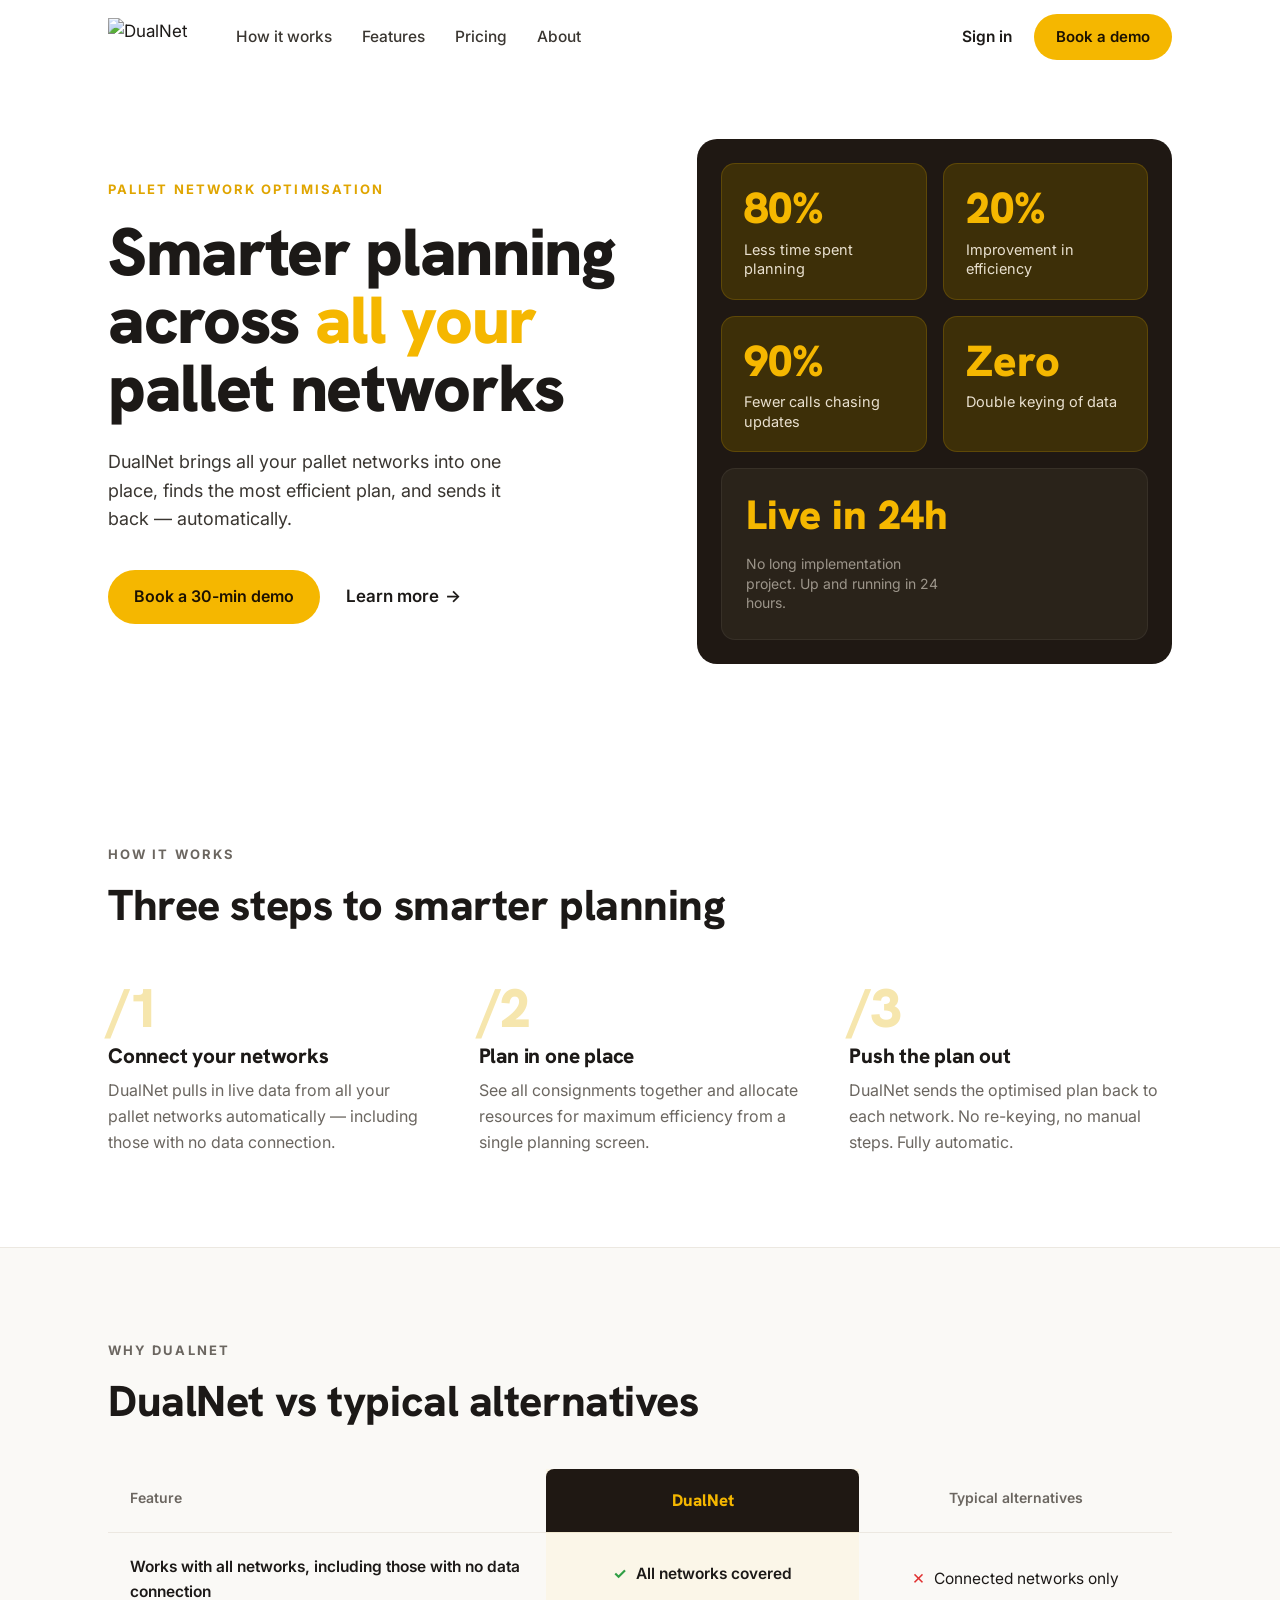
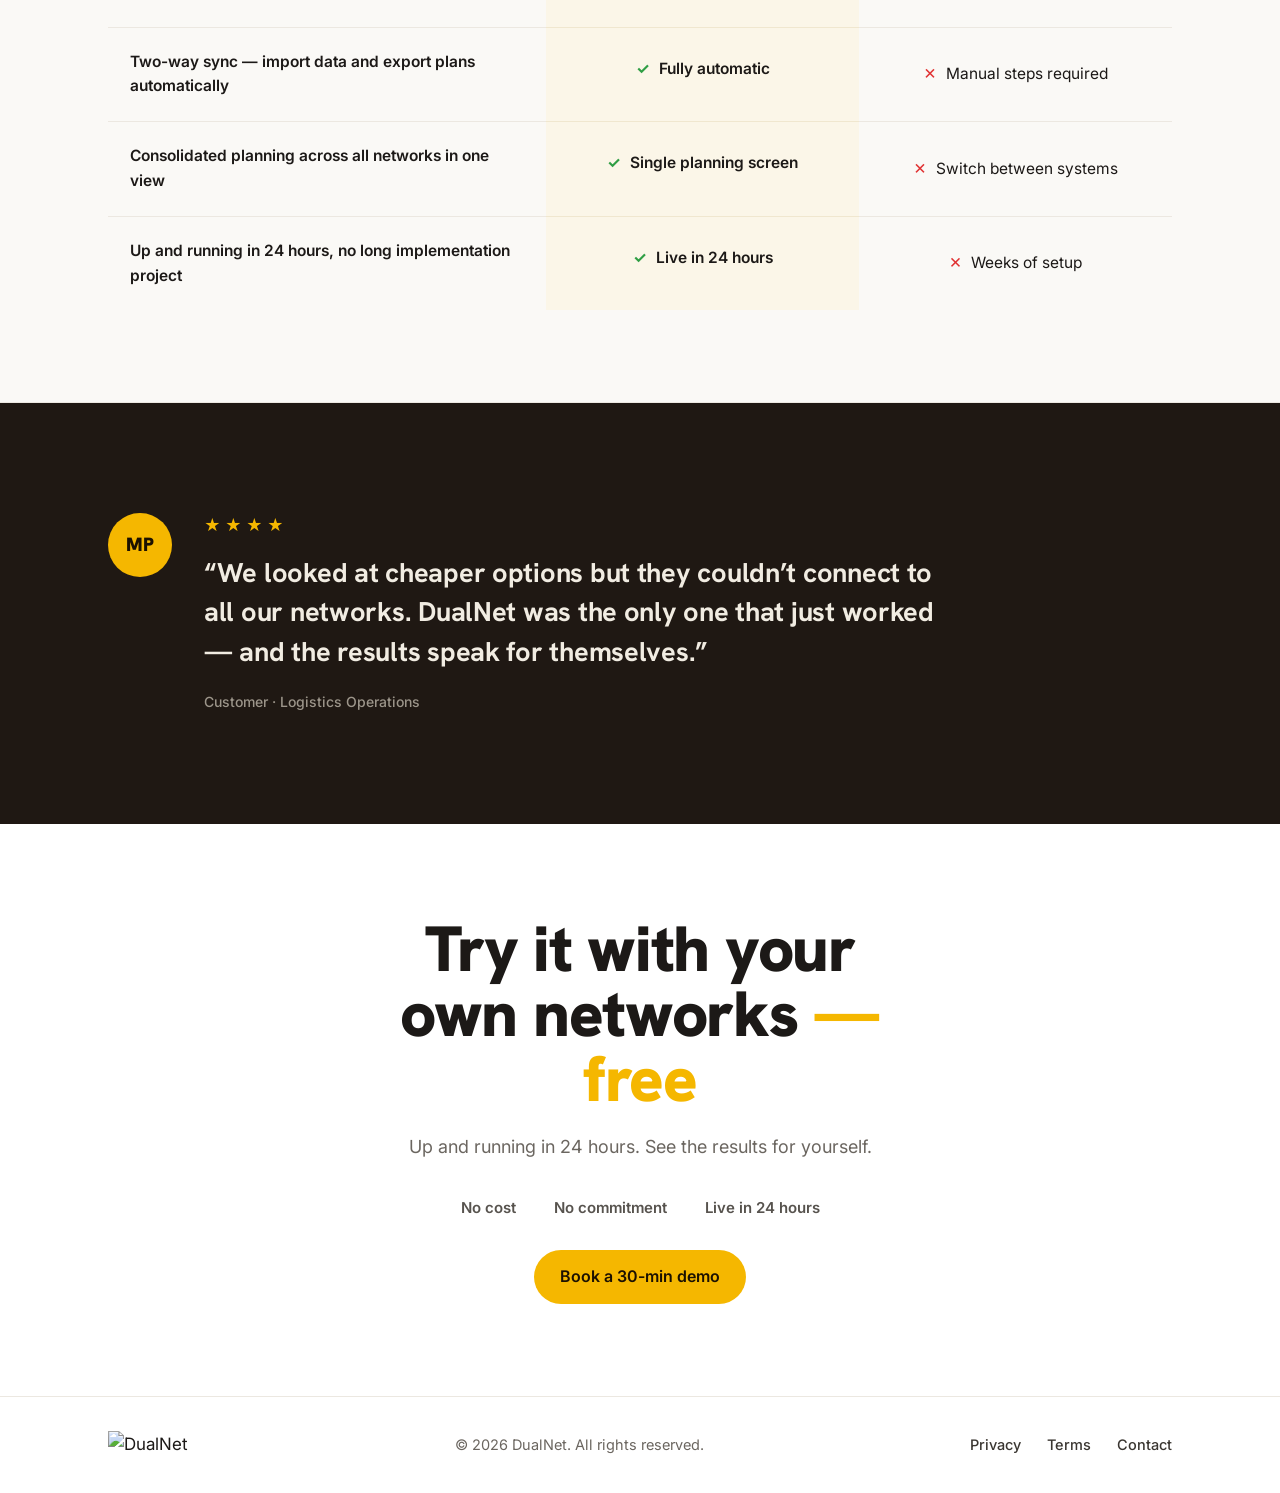
==== commit 77d83f6a: "Update index.html" ====
--- a/index.html
+++ b/index.html
@@ -1,770 +1,380 @@
 <!DOCTYPE html>
 <html lang="en">
 <head>
-<meta charset="UTF-8"/>
-<meta name="viewport" content="width=device-width, initial-scale=1.0"/>
+<meta charset="UTF-8" />
+<meta name="viewport" content="width=device-width, initial-scale=1.0" />
 <title>DualNet — Smarter planning across all your pallet networks</title>
-<link rel="preconnect" href="https://fonts.googleapis.com"/>
-<link rel="preconnect" href="https://fonts.gstatic.com" crossorigin/>
-<link href="https://fonts.googleapis.com/css2?family=Syne:wght@700;800&family=DM+Sans:ital,wght@0,400;0,500;1,400&display=swap" rel="stylesheet"/>
+<meta name="description" content="DualNet brings all your pallet networks into one place, finds the most efficient plan, and sends it back — automatically. Live in 24 hours." />
+
+<!-- Favicon: grid + arrow mark -->
+<link rel="icon" href="data:image/svg+xml,%3Csvg xmlns='http://www.w3.org/2000/svg' viewBox='0 0 64 64'%3E%3Crect x='4' y='4' width='22' height='22' rx='6' fill='%234f4f4f'/%3E%3Crect x='38' y='4' width='22' height='22' rx='6' fill='%234f4f4f'/%3E%3Crect x='4' y='38' width='22' height='22' rx='6' fill='%234f4f4f'/%3E%3Crect x='38' y='38' width='22' height='22' rx='6' fill='%234f4f4f'/%3E%3Cpath d='M20 27h22v-6l16 11-16 11v-6H20z' fill='%23f5b700' stroke='%23fff' stroke-width='2'/%3E%3C/svg%3E" />
+
+<link rel="preconnect" href="https://fonts.googleapis.com" />
+<link rel="preconnect" href="https://fonts.gstatic.com" crossorigin />
+<link href="https://fonts.googleapis.com/css2?family=Hanken+Grotesk:wght@500;600;700;800;900&family=Inter:wght@400;500;600;700&display=swap" rel="stylesheet" />
+
 <style>
-  :root {
-    --gold: #F5C400;
-    --gold-dim: rgba(245,196,0,0.12);
-    --gold-border: rgba(245,196,0,0.28);
-    --dark: #111008;
-    --dark-card: #1C1A0E;
-    --dark-card2: #242210;
-    --white: #FAFAF6;
-    --muted: rgba(250,250,246,0.55);
-    --faint: rgba(250,250,246,0.12);
-    --border: rgba(250,250,246,0.1);
-    --green: #6BBF3C;
-    --red: #E05454;
-    --radius: 14px;
-    --radius-sm: 8px;
-  }
-  *, *::before, *::after { box-sizing: border-box; margin: 0; padding: 0; }
-  html { scroll-behavior: smooth; }
-  body {
-    background: var(--dark);
-    color: var(--white);
-    font-family: 'DM Sans', sans-serif;
-    font-size: 16px;
-    line-height: 1.6;
-    overflow-x: hidden;
-  }
-
-  /* ── UTILITY ── */
-  .container { max-width: 1140px; margin: 0 auto; padding: 0 40px; }
-  .eyebrow {
-    font-size: 11px; font-weight: 500; letter-spacing: .15em;
-    text-transform: uppercase; color: var(--gold); opacity: .8;
-    display: block; margin-bottom: 12px;
-  }
-
-  /* ── NAV ── */
-  nav {
-    position: sticky; top: 0; z-index: 100;
-    background: rgba(17,16,8,0.88);
-    backdrop-filter: blur(16px);
-    border-bottom: 1px solid var(--border);
-  }
-  .nav-inner {
-    display: flex; align-items: center; justify-content: space-between;
-    height: 64px; gap: 24px;
-  }
-  .logo {
-    display: flex; align-items: center; gap: 10px;
-    font-family: 'Syne', sans-serif; font-size: 21px; font-weight: 800;
-    text-decoration: none; color: var(--white); white-space: nowrap;
-  }
-  .logo-icon {
-    width: 34px; height: 34px; flex-shrink: 0;
-  }
-  .logo span { color: var(--gold); }
-  .nav-links {
-    display: flex; gap: 28px; list-style: none;
-  }
-  .nav-links a {
-    font-size: 14px; color: var(--muted); text-decoration: none;
-    transition: color .2s;
-  }
-  .nav-links a:hover { color: var(--white); }
-  .nav-ctas { display: flex; gap: 10px; align-items: center; }
-  .btn-ghost {
-    background: transparent; color: var(--white);
-    border: 1px solid var(--border); border-radius: 100px;
-    padding: 9px 20px; font-size: 14px; font-family: 'DM Sans', sans-serif;
-    cursor: pointer; transition: border-color .2s, background .2s;
-  }
-  .btn-ghost:hover { border-color: rgba(250,250,246,0.3); background: var(--faint); }
-  .btn-gold {
-    background: var(--gold); color: #1a1500;
-    border: none; border-radius: 100px;
-    padding: 9px 20px; font-size: 14px; font-weight: 500;
-    font-family: 'DM Sans', sans-serif; cursor: pointer;
-    transition: opacity .2s; white-space: nowrap;
-  }
-  .btn-gold:hover { opacity: .85; }
-  .btn-gold.lg { padding: 14px 32px; font-size: 15px; }
-
-  /* ── HERO ── */
-  #hero {
-    display: grid; grid-template-columns: 1fr 1fr; min-height: 540px;
-  }
-  .hero-left {
-    padding: 80px 48px 80px 0;
-    display: flex; flex-direction: column; justify-content: center;
-  }
-  .hero-title {
-    font-family: 'Syne', sans-serif; font-size: 52px; font-weight: 800;
-    line-height: 1.05; margin-bottom: 20px; color: var(--white);
-  }
-  .hero-title em { color: var(--gold); font-style: normal; }
-  .hero-sub {
-    font-size: 17px; color: var(--muted); line-height: 1.7;
-    max-width: 430px; margin-bottom: 36px;
-  }
-  .hero-ctas { display: flex; gap: 12px; flex-wrap: wrap; }
-  .hero-right {
-    background: var(--dark-card);
-    padding: 48px 40px;
-    display: flex; align-items: center; justify-content: center;
-    position: relative; overflow: hidden;
-  }
-  .hero-right::before {
-    content: ''; position: absolute; inset: 0;
-    background: radial-gradient(ellipse at 60% 40%, rgba(245,196,0,.06) 0%, transparent 65%);
-    pointer-events: none;
-  }
-  .stat-grid {
-    display: grid; grid-template-columns: 1fr 1fr; gap: 14px;
-    width: 100%; max-width: 340px; position: relative; z-index: 1;
-  }
-  .stat-card {
-    background: var(--gold-dim); border: 1px solid var(--gold-border);
-    border-radius: var(--radius); padding: 22px 18px;
-    animation: fadeUp .6s ease both;
-  }
-  .stat-card:nth-child(1) { animation-delay: .1s; }
-  .stat-card:nth-child(2) { animation-delay: .2s; }
-  .stat-card:nth-child(3) { animation-delay: .3s; }
-  .stat-card:nth-child(4) { animation-delay: .4s; }
-  .stat-card.wide {
-    grid-column: 1/-1;
-    background: var(--faint); border-color: var(--border);
-    display: flex; align-items: center; gap: 18px;
-    animation-delay: .5s;
-  }
-  .stat-num {
-    font-family: 'Syne', sans-serif; font-size: 34px;
-    font-weight: 800; color: var(--gold); line-height: 1;
-  }
-  .stat-card.wide .stat-num { font-size: 26px; white-space: nowrap; }
-  .stat-label { font-size: 12px; color: var(--muted); margin-top: 5px; line-height: 1.4; }
-  .stat-card.wide .stat-label { font-size: 13px; margin-top: 0; }
-
-  @keyframes fadeUp {
-    from { opacity: 0; transform: translateY(16px); }
-    to   { opacity: 1; transform: translateY(0); }
-  }
-
-  /* ── TRUST BAR ── */
-  #trust {
-    background: var(--dark-card2);
-    border-top: 1px solid var(--border);
-    border-bottom: 1px solid var(--border);
-    padding: 22px 0;
-  }
-  .trust-inner {
-    display: flex; align-items: center; justify-content: center;
-    gap: 40px; flex-wrap: wrap;
-  }
-  .trust-item {
-    font-size: 13px; color: var(--muted);
-    display: flex; align-items: center; gap: 8px;
-  }
-  .trust-item strong { color: var(--white); }
-  .trust-dot {
-    width: 5px; height: 5px; border-radius: 50%;
-    background: var(--gold); opacity: .5;
-  }
-
-  /* ── SECTIONS GENERAL ── */
-  section { padding: 88px 0; }
-  .section-head { margin-bottom: 48px; }
-  .section-title {
-    font-family: 'Syne', sans-serif; font-size: 34px;
-    font-weight: 700; color: var(--white); line-height: 1.15;
-  }
-
-  /* ── HOW IT WORKS ── */
-  #how { background: var(--dark); }
-  .steps { display: grid; grid-template-columns: repeat(3,1fr); gap: 24px; }
-  .step {
-    background: var(--dark-card); border: 1px solid var(--border);
-    border-radius: var(--radius); padding: 32px 28px;
-    position: relative; overflow: hidden;
-    transition: border-color .25s;
-  }
-  .step:hover { border-color: var(--gold-border); }
-  .step::after {
-    content: ''; position: absolute; bottom: 0; left: 0; right: 0;
-    height: 3px; background: linear-gradient(90deg, var(--gold), transparent);
-    opacity: 0; transition: opacity .25s;
-  }
-  .step:hover::after { opacity: 1; }
-  .step-num {
-    font-family: 'Syne', sans-serif; font-size: 52px; font-weight: 800;
-    color: var(--gold); opacity: .18; line-height: 1; margin-bottom: 16px;
-  }
-  .step-title { font-size: 18px; font-weight: 500; margin-bottom: 10px; }
-  .step-body { font-size: 14px; color: var(--muted); line-height: 1.7; }
-
-  /* ── METRICS ── */
-  #metrics { background: var(--dark-card); }
-  .metrics-grid {
-    display: grid; grid-template-columns: repeat(4,1fr); gap: 2px;
-    border: 1px solid var(--border); border-radius: var(--radius); overflow: hidden;
-  }
-  .metric {
-    padding: 40px 28px; background: var(--dark-card);
-    border-right: 1px solid var(--border);
-    text-align: center;
-    transition: background .25s;
-  }
-  .metric:last-child { border-right: none; }
-  .metric:hover { background: var(--dark-card2); }
-  .metric-num {
-    font-family: 'Syne', sans-serif; font-size: 44px;
-    font-weight: 800; color: var(--gold); line-height: 1;
-    margin-bottom: 10px;
-  }
-  .metric-label { font-size: 14px; color: var(--muted); line-height: 1.5; }
-
-  /* ── COMPARISON ── */
-  #comparison { background: var(--dark); }
-  .compare-wrap {
-    border: 1px solid var(--border); border-radius: var(--radius); overflow: hidden;
-  }
-  .compare-table { width: 100%; border-collapse: collapse; font-size: 14px; }
-  .compare-table th {
-    padding: 18px 22px; text-align: left; font-weight: 500;
-    font-size: 13px; border-bottom: 1px solid var(--border);
-    background: var(--dark-card2);
-  }
-  .compare-table th.col-us {
-    background: #211F0A; color: var(--gold); text-align: center;
-  }
-  .compare-table th.col-them { text-align: center; color: var(--muted); }
-  .compare-table td {
-    padding: 16px 22px; border-bottom: 1px solid var(--border);
-    color: var(--white); vertical-align: middle;
-  }
-  .compare-table tr:last-child td { border-bottom: none; }
-  .compare-table td.col-us {
-    background: rgba(245,196,0,.03); text-align: center;
-  }
-  .compare-table td.col-them { text-align: center; color: var(--muted); }
-  .tick { color: var(--green); font-size: 17px; font-weight: 700; }
-  .cross { color: var(--red); font-size: 17px; font-weight: 700; }
-  .badge-us {
-    display: inline-flex; align-items: center; gap: 6px;
-    font-size: 13px; color: var(--white);
-  }
-  .badge-them {
-    display: inline-flex; align-items: center; gap: 6px;
-    font-size: 13px; color: var(--muted);
-  }
-
-  /* ── TESTIMONIAL ── */
-  #testimonial {
-    background: var(--dark-card);
-    border-top: 1px solid var(--border);
-    border-bottom: 1px solid var(--border);
-  }
-  .testimonial-inner {
-    display: flex; align-items: center; gap: 56px;
-  }
-  .testi-avatar {
-    width: 64px; height: 64px; border-radius: 50%;
-    background: var(--gold); flex-shrink: 0;
-    display: flex; align-items: center; justify-content: center;
-    font-family: 'Syne', sans-serif; font-size: 22px; font-weight: 800;
-    color: #1a1500;
-  }
-  .testi-stars { color: var(--gold); font-size: 17px; letter-spacing: 3px; margin-bottom: 14px; }
-  .testi-quote {
-    font-size: 20px; line-height: 1.65; color: rgba(250,250,246,.88);
-    font-style: italic; max-width: 580px;
-  }
-  .testi-author { margin-top: 18px; font-size: 13px; color: var(--muted); }
-
-  /* ── INTEGRATIONS ── */
-  #integrations { background: var(--dark); }
-  .integration-grid {
-    display: grid; grid-template-columns: repeat(3,1fr); gap: 16px;
-  }
-  .integ-card {
-    background: var(--dark-card); border: 1px solid var(--border);
-    border-radius: var(--radius); padding: 28px 24px;
-    display: flex; align-items: flex-start; gap: 16px;
-    transition: border-color .25s;
-  }
-  .integ-card:hover { border-color: var(--gold-border); }
-  .integ-icon {
-    width: 40px; height: 40px; border-radius: var(--radius-sm);
-    background: var(--gold-dim); border: 1px solid var(--gold-border);
-    display: flex; align-items: center; justify-content: center;
-    flex-shrink: 0; font-size: 20px;
-  }
-  .integ-title { font-size: 15px; font-weight: 500; margin-bottom: 6px; }
-  .integ-body { font-size: 13px; color: var(--muted); line-height: 1.6; }
-
-  /* ── FAQ ── */
-  #faq { background: var(--dark-card); }
-  .faq-list { display: flex; flex-direction: column; gap: 0; }
-  .faq-item {
-    border-bottom: 1px solid var(--border);
-  }
-  .faq-item:first-child { border-top: 1px solid var(--border); }
-  .faq-q {
-    width: 100%; background: transparent; border: none; color: var(--white);
-    text-align: left; padding: 22px 0; font-size: 15px; font-weight: 500;
-    font-family: 'DM Sans', sans-serif; cursor: pointer;
-    display: flex; justify-content: space-between; align-items: center; gap: 16px;
-  }
-  .faq-q:hover { color: var(--gold); }
-  .faq-icon {
-    width: 22px; height: 22px; border-radius: 50%;
-    background: var(--faint); border: 1px solid var(--border);
-    display: flex; align-items: center; justify-content: center;
-    flex-shrink: 0; font-size: 15px; transition: transform .3s, background .2s;
-    color: var(--gold);
-  }
-  .faq-item.open .faq-icon { transform: rotate(45deg); background: var(--gold-dim); }
-  .faq-a {
-    font-size: 14px; color: var(--muted); line-height: 1.75;
-    max-height: 0; overflow: hidden; transition: max-height .35s ease, padding .3s;
-    padding: 0;
-  }
-  .faq-item.open .faq-a { max-height: 300px; padding-bottom: 22px; }
-
-  /* ── PRICING ── */
-  #pricing { background: var(--dark); }
-  .pricing-grid { display: grid; grid-template-columns: 1fr 1fr; gap: 24px; max-width: 720px; }
-  .price-card {
-    background: var(--dark-card); border: 1px solid var(--border);
-    border-radius: var(--radius); padding: 36px 30px;
-  }
-  .price-card.featured {
-    background: var(--dark-card2);
-    border-color: var(--gold-border);
-    position: relative;
-  }
-  .price-badge {
-    position: absolute; top: -12px; left: 50%; transform: translateX(-50%);
-    background: var(--gold); color: #1a1500; font-size: 11px; font-weight: 500;
-    padding: 4px 14px; border-radius: 100px; white-space: nowrap;
-  }
-  .price-plan { font-size: 13px; font-weight: 500; color: var(--muted); margin-bottom: 10px; }
-  .price-val {
-    font-family: 'Syne', sans-serif; font-size: 36px; font-weight: 800;
-    color: var(--white); margin-bottom: 6px;
-  }
-  .price-note { font-size: 13px; color: var(--muted); margin-bottom: 24px; }
-  .price-features { list-style: none; display: flex; flex-direction: column; gap: 10px; margin-bottom: 28px; }
-  .price-features li {
-    font-size: 14px; color: var(--muted);
-    display: flex; align-items: center; gap: 8px;
-  }
-  .price-features li::before { content: '✓'; color: var(--green); font-weight: 700; }
-
-  /* ── CTA SECTION ── */
-  #cta {
-    background: var(--dark-card);
-    border-top: 1px solid var(--border);
-    text-align: center; padding: 96px 0;
-  }
-  .cta-title {
-    font-family: 'Syne', sans-serif; font-size: 42px;
-    font-weight: 800; margin-bottom: 14px; line-height: 1.1;
-  }
-  .cta-sub { font-size: 17px; color: var(--muted); margin-bottom: 36px; }
-  .cta-pills { display: flex; gap: 12px; justify-content: center; margin-bottom: 36px; flex-wrap: wrap; }
-  .pill {
-    background: var(--faint); border: 1px solid var(--border);
-    border-radius: 100px; padding: 8px 18px;
-    font-size: 13px; font-weight: 500; color: var(--muted);
-  }
-
-  /* ── FOOTER ── */
-  footer {
-    padding: 32px 0; border-top: 1px solid var(--border);
-    background: var(--dark);
-  }
-  .footer-inner {
-    display: flex; align-items: center;
-    justify-content: space-between; gap: 24px; flex-wrap: wrap;
-  }
-  .footer-links { display: flex; gap: 24px; }
-  .footer-links a { font-size: 13px; color: var(--muted); text-decoration: none; transition: color .2s; }
-  .footer-links a:hover { color: var(--white); }
-  .footer-copy { font-size: 13px; color: var(--muted); }
+  :root{
+    --gold:#f5b700;
+    --gold-deep:#e0a500;
+    --ink:#1c1917;
+    --muted:#6b6660;
+    --line:#ece8e1;
+    --paper:#ffffff;
+    --paper-2:#faf9f6;
+    --cream:#fbf6e8;
+    --dark:#1f1813;
+    --dark-2:#2a231a;
+    --card-gold:#3d2f08;
+    --green:#2f9e44;
+    --red:#e03131;
+    --maxw:1120px;
+    --display:'Hanken Grotesk', system-ui, sans-serif;
+    --body:'Inter', system-ui, sans-serif;
+  }
+
+  *{box-sizing:border-box;}
+  html{scroll-behavior:smooth;}
+  body{
+    margin:0; background:var(--paper); color:var(--ink);
+    font-family:var(--body); font-size:17px; line-height:1.6;
+    -webkit-font-smoothing:antialiased; text-rendering:optimizeLegibility;
+  }
+  a{color:inherit; text-decoration:none;}
+  img{max-width:100%; display:block;}
+  .wrap{max-width:var(--maxw); margin:0 auto; padding:0 28px;}
+
+  h1,h2,h3{font-family:var(--display); font-weight:800; line-height:1.02; margin:0; letter-spacing:-.01em;}
+  .eyebrow{
+    font-family:var(--body); font-weight:700; font-size:13px;
+    letter-spacing:.16em; text-transform:uppercase; color:var(--muted);
+    margin:0 0 18px;
+  }
+  .eyebrow.gold{color:var(--gold-deep);}
+
+  /* ---------- Buttons ---------- */
+  .btn{
+    display:inline-flex; align-items:center; gap:8px;
+    font-family:var(--body); font-weight:600; font-size:16px;
+    padding:14px 26px; border-radius:999px; border:0; cursor:pointer;
+    transition:transform .12s ease, background .15s ease, box-shadow .15s ease;
+  }
+  .btn-gold{background:var(--gold); color:#1c1100;}
+  .btn-gold:hover{background:var(--gold-deep); transform:translateY(-1px);}
+  .btn-sm{padding:11px 22px; font-size:15px;}
+  .link-arrow{font-weight:600; display:inline-flex; align-items:center; gap:6px;}
+  .link-arrow:hover{color:var(--gold-deep);}
+  .link-arrow .a{transition:transform .15s ease;}
+  .link-arrow:hover .a{transform:translateX(3px);}
+
+  /* ---------- Header ---------- */
+  header{
+    position:sticky; top:0; z-index:50; background:rgba(255,255,255,.86);
+    backdrop-filter:saturate(140%) blur(10px); border-bottom:1px solid transparent;
+    transition:border-color .2s ease, box-shadow .2s ease;
+  }
+  header.scrolled{border-color:var(--line); box-shadow:0 1px 0 rgba(0,0,0,.02);}
+  .nav{display:flex; align-items:center; gap:34px; height:74px;}
+  .logo img{height:38px; width:auto;}
+  .nav-links{display:flex; gap:30px; margin-left:14px;}
+  .nav-links a{font-weight:500; color:#3a3631; font-size:15.5px;}
+  .nav-links a:hover{color:var(--ink);}
+  .nav-right{margin-left:auto; display:flex; align-items:center; gap:22px;}
+  .signin{font-weight:600; font-size:15.5px;}
+  .signin:hover{color:var(--gold-deep);}
+  .hamburger{display:none; background:none; border:0; cursor:pointer; padding:8px; margin-left:auto;}
+  .hamburger span{display:block; width:24px; height:2.5px; background:var(--ink); border-radius:2px; margin:5px 0; transition:.2s;}
+
+  /* ---------- Hero ---------- */
+  .hero{padding:64px 0 88px;}
+  .hero-grid{display:grid; grid-template-columns:1.05fr .95fr; gap:64px; align-items:center;}
+  .hero h1{font-size:clamp(2.9rem, 5.2vw, 4.7rem); font-weight:900; letter-spacing:-.02em;}
+  .hero h1 .y{color:var(--gold);}
+  .hero p.lead{font-size:18px; color:#3a3631; max-width:430px; margin:26px 0 36px;}
+  .hero-cta{display:flex; align-items:center; gap:26px; flex-wrap:wrap;}
+
+  /* Stats panel */
+  .panel{background:var(--dark); border-radius:20px; padding:24px; display:grid; gap:16px;}
+  .stat-row{display:grid; grid-template-columns:1fr 1fr; gap:16px;}
+  .stat{background:var(--card-gold); border:1px solid rgba(245,183,0,.18); border-radius:14px; padding:22px 22px 20px;}
+  .stat .num{font-family:var(--display); font-weight:900; font-size:clamp(2.2rem,3.4vw,2.9rem); color:var(--gold); line-height:1;}
+  .stat .lab{color:#e9e0cf; font-size:14.5px; margin-top:10px; line-height:1.35;}
+  .stat-wide{background:var(--dark-2); border:1px solid rgba(255,255,255,.06); border-radius:14px; padding:26px 24px; display:flex; align-items:center; justify-content:space-between; gap:18px; flex-wrap:wrap;}
+  .stat-wide .num{font-family:var(--display); font-weight:900; font-size:clamp(2rem,3.2vw,2.6rem); color:var(--gold); line-height:1;}
+  .stat-wide .note{color:#9c958a; font-size:14px; line-height:1.4; max-width:200px;}
+
+  /* ---------- Sections ---------- */
+  section{padding:92px 0;}
+  .sec-head h2{font-size:clamp(2rem,3.4vw,2.7rem); font-weight:800;}
+
+  /* How it works */
+  .steps{display:grid; grid-template-columns:repeat(3,1fr); gap:48px; margin-top:54px;}
+  .step .marker{font-family:var(--display); font-weight:900; font-size:3.4rem; color:#f6e6ad; line-height:1; letter-spacing:-.03em;}
+  .step h3{font-size:1.3rem; font-weight:800; margin:10px 0 12px;}
+  .step p{color:var(--muted); font-size:16px; margin:0;}
+
+  /* Why DualNet / comparison */
+  .why{background:var(--paper-2); border-top:1px solid var(--line); border-bottom:1px solid var(--line);}
+  .compare{margin-top:46px; display:grid; grid-template-columns:1.4fr 1fr 1fr; align-items:stretch;}
+  .compare .ch{font-weight:600; color:var(--muted); font-size:14px; padding:18px 22px;}
+  .compare .ch.center{text-align:center;}
+  .col-dual{background:var(--cream);}
+  .col-dual .head{background:var(--dark); color:var(--gold); font-family:var(--display); font-weight:800; text-align:center; padding:18px; font-size:1.05rem; border-radius:8px 8px 0 0;}
+  .compare .feature{font-weight:600; font-size:15.5px; padding:22px; border-top:1px solid var(--line); display:flex; align-items:center; min-height:84px;}
+  .compare .cell{padding:22px; border-top:1px solid var(--line); display:flex; align-items:center; justify-content:center; gap:9px; text-align:center; font-size:15.5px; min-height:84px;}
+  .col-dual .cell{border-top:1px solid #f0e7cf;}
+  .compare .cell.dual{font-weight:600;}
+  .tick{color:var(--green); font-weight:700;}
+  .cross{color:var(--red); font-weight:700;}
+  .col-dual .feature-spacer{display:none;}
+
+  /* Testimonial */
+  .quote{background:var(--dark); color:#f1ece2;}
+  .quote .wrap{padding:18px 28px;}
+  .quote-grid{display:grid; grid-template-columns:auto 1fr; gap:32px; align-items:flex-start; max-width:860px;}
+  .avatar{width:64px; height:64px; border-radius:50%; background:var(--gold); display:flex; align-items:center; justify-content:center; font-family:var(--display); font-weight:900; color:#1c1100; font-size:1.2rem;}
+  .stars{color:var(--gold); letter-spacing:4px; font-size:16px; margin-bottom:14px;}
+  .quote blockquote{margin:0; font-family:var(--display); font-weight:700; font-size:clamp(1.25rem,2.2vw,1.7rem); line-height:1.45; letter-spacing:-.01em;}
+  .quote .by{color:#9c958a; font-size:14px; margin-top:20px; font-family:var(--body); font-weight:500;}
+
+  /* Final CTA */
+  .final{text-align:center;}
+  .final h2{font-family:var(--display); font-weight:900; font-size:clamp(2.4rem,5vw,4rem); letter-spacing:-.02em; max-width:14ch; margin:0 auto;}
+  .final h2 .y{color:var(--gold);}
+  .final p{color:var(--muted); font-size:18px; margin:22px auto 0;}
+  .badges{display:flex; gap:38px; justify-content:center; flex-wrap:wrap; margin:34px 0 30px; color:#57534e; font-weight:600; font-size:15px;}
+
+  /* Footer */
+  footer{border-top:1px solid var(--line); padding:34px 0;}
+  .foot{display:flex; align-items:center; justify-content:space-between; gap:24px; flex-wrap:wrap;}
+  .foot img{height:28px;}
+  .foot .copy{color:var(--muted); font-size:14.5px;}
+  .foot .links{display:flex; gap:26px;}
+  .foot .links a{color:#3a3631; font-size:14.5px; font-weight:500;}
+  .foot .links a:hover{color:var(--gold-deep);}
+
+  /* Mobile menu panel */
+  .mobile-menu{display:none; border-top:1px solid var(--line); background:#fff; padding:16px 28px 22px;}
+  .mobile-menu a{display:block; padding:11px 0; font-weight:500; border-bottom:1px solid var(--line);}
+  .mobile-menu .btn{margin-top:16px; width:100%; justify-content:center;}
+
+  /* ---------- Responsive ---------- */
+  @media (max-width:920px){
+    .hero-grid{grid-template-columns:1fr; gap:42px;}
+    .hero{padding:46px 0 64px;}
+    .steps{grid-template-columns:1fr; gap:38px;}
+    .nav-links,.signin,.nav-right .btn{display:none;}
+    .hamburger{display:block;}
+    section{padding:68px 0;}
+  }
+  @media (max-width:620px){
+    body{font-size:16px;}
+    .stat-row{grid-template-columns:1fr 1fr;}
+    .compare{grid-template-columns:1fr; }
+    .compare .ch{display:none;}
+    .compare .feature{border-top:1px solid var(--line); min-height:0; padding:18px 4px 6px; font-size:15px;}
+    .col-dual{background:transparent;}
+    .col-dual .head{display:none;}
+    .compare .cell{justify-content:flex-start; min-height:0; padding:6px 4px;}
+    .compare .cell.dual::after{content:' — DualNet'; color:var(--muted); font-weight:500;}
+    .compare .cell.alt::after{content:' — Typical alternatives'; color:var(--muted); font-weight:500;}
+    .col-dual .cell{border-top:0;}
+    .foot{flex-direction:column; align-items:flex-start; gap:18px;}
+  }
+  @media (prefers-reduced-motion:reduce){*{scroll-behavior:auto; transition:none!important;}}
 </style>
 </head>
 <body>
 
-<!-- ───────────────── NAV ───────────────── -->
-<nav>
-  <div class="container">
-    <div class="nav-inner">
-      <a href="#" class="logo">
-        <svg class="logo-icon" viewBox="0 0 34 34" fill="none" xmlns="http://www.w3.org/2000/svg" aria-hidden="true">
-          <rect x="1" y="1" width="13" height="13" rx="3" fill="#F5C400"/>
-          <rect x="20" y="1" width="13" height="13" rx="3" fill="#F5C400" opacity=".35"/>
-          <rect x="1" y="20" width="13" height="13" rx="3" fill="#F5C400" opacity=".35"/>
-          <rect x="20" y="20" width="13" height="13" rx="3" fill="#F5C400"/>
-        </svg>
-        Dual<span>Net</span>
-      </a>
-      <ul class="nav-links">
-        <li><a href="#how">How it works</a></li>
-        <li><a href="#comparison">Features</a></li>
-        <li><a href="#pricing">Pricing</a></li>
-        <li><a href="#faq">FAQ</a></li>
-      </ul>
-      <div class="nav-ctas">
-        <button class="btn-ghost">Sign in</button>
-        <button class="btn-gold">Book a demo</button>
-      </div>
-    </div>
+<header id="hdr">
+  <div class="wrap">
+    <nav class="nav">
+      <a class="logo" href="#top" aria-label="DualNet home"><img src="logo.png" alt="DualNet" /></a>
+      <div class="nav-links">
+        <a href="#how">How it works</a>
+        <a href="#features">Features</a>
+        <a href="#pricing">Pricing</a>
+        <a href="#about">About</a>
+      </div>
+      <div class="nav-right">
+        <a class="signin" href="#signin">Sign in</a>
+        <a class="btn btn-gold btn-sm" href="#demo">Book a demo</a>
+      </div>
+      <button class="hamburger" id="ham" aria-label="Menu" aria-expanded="false">
+        <span></span><span></span><span></span>
+      </button>
+    </nav>
   </div>
-</nav>
-
-<!-- ───────────────── HERO ───────────────── -->
-<section id="hero">
-  <div class="container" style="display:contents">
-    <div style="display:grid;grid-template-columns:1fr 1fr;min-height:540px;max-width:100%">
-      <div class="hero-left container" style="padding-right:48px">
-        <span class="eyebrow">Pallet network optimisation</span>
-        <h1 class="hero-title">Smarter planning<br>across <em>all your</em><br>pallet networks</h1>
-        <p class="hero-sub">DualNet brings all your pallet networks into one place, finds the most efficient plan, and sends it back — automatically.</p>
-        <div class="hero-ctas">
-          <button class="btn-gold lg">Book a 30-min demo</button>
-          <button class="btn-ghost" style="padding:14px 28px;font-size:15px">Learn more</button>
-        </div>
-      </div>
-      <div class="hero-right">
-        <div class="stat-grid">
-          <div class="stat-card">
-            <div class="stat-num">80%</div>
-            <div class="stat-label">Less time spent planning</div>
+  <div class="mobile-menu" id="mobileMenu">
+    <a href="#how">How it works</a>
+    <a href="#features">Features</a>
+    <a href="#pricing">Pricing</a>
+    <a href="#about">About</a>
+    <a href="#signin">Sign in</a>
+    <a class="btn btn-gold" href="#demo">Book a demo</a>
+  </div>
+</header>
+
+<main id="top">
+
+  <!-- HERO -->
+  <section class="hero">
+    <div class="wrap">
+      <div class="hero-grid">
+        <div>
+          <p class="eyebrow gold">Pallet network optimisation</p>
+          <h1>Smarter planning across <span class="y">all your</span> pallet networks</h1>
+          <p class="lead">DualNet brings all your pallet networks into one place, finds the most efficient plan, and sends it back — automatically.</p>
+          <div class="hero-cta">
+            <a class="btn btn-gold" href="#demo">Book a 30-min demo</a>
+            <a class="link-arrow" href="#how">Learn more <span class="a">→</span></a>
           </div>
-          <div class="stat-card">
-            <div class="stat-num">20%</div>
-            <div class="stat-label">Improvement in efficiency</div>
+        </div>
+
+        <div class="panel">
+          <div class="stat-row">
+            <div class="stat"><div class="num">80%</div><div class="lab">Less time spent planning</div></div>
+            <div class="stat"><div class="num">20%</div><div class="lab">Improvement in efficiency</div></div>
           </div>
-          <div class="stat-card">
-            <div class="stat-num">90%</div>
-            <div class="stat-label">Fewer calls chasing updates</div>
+          <div class="stat-row">
+            <div class="stat"><div class="num">90%</div><div class="lab">Fewer calls chasing updates</div></div>
+            <div class="stat"><div class="num">Zero</div><div class="lab">Double keying of data</div></div>
           </div>
-          <div class="stat-card">
-            <div class="stat-num">Zero</div>
-            <div class="stat-label">Double keying of data</div>
+          <div class="stat-wide">
+            <div class="num">Live in 24h</div>
+            <div class="note">No long implementation project. Up and running in 24 hours.</div>
           </div>
-          <div class="stat-card wide">
-            <div class="stat-num">Live in 24h</div>
-            <div class="stat-label">No long implementation project required. Up and running in 24 hours.</div>
-          </div>
-        </div>
-      </div>
-    </div>
-  </div>
-</section>
-
-<!-- ───────────────── TRUST BAR ───────────────── -->
-<div id="trust">
-  <div class="container">
-    <div class="trust-inner">
-      <div class="trust-item"><strong>No cost</strong></div>
-      <div class="trust-dot"></div>
-      <div class="trust-item"><strong>No commitment</strong></div>
-      <div class="trust-dot"></div>
-      <div class="trust-item"><strong>Live in 24 hours</strong></div>
-      <div class="trust-dot"></div>
-      <div class="trust-item">Works with <strong>all pallet networks</strong></div>
-      <div class="trust-dot"></div>
-      <div class="trust-item">⭐⭐⭐⭐ <strong>4/5</strong> customer rating</div>
-    </div>
-  </div>
-</div>
-
-<!-- ───────────────── HOW IT WORKS ───────────────── -->
-<section id="how">
-  <div class="container">
-    <div class="section-head">
-      <span class="eyebrow">How it works</span>
-      <h2 class="section-title">Three steps to smarter planning</h2>
-    </div>
-    <div class="steps">
-      <div class="step">
-        <div class="step-num">/1</div>
-        <div class="step-title">Connect your networks</div>
-        <p class="step-body">DualNet pulls in live data from all your pallet networks automatically — including those with no data connection.</p>
-      </div>
-      <div class="step">
-        <div class="step-num">/2</div>
-        <div class="step-title">Plan in one place</div>
-        <p class="step-body">See all consignments together and allocate resources for maximum efficiency from a single planning screen.</p>
-      </div>
-      <div class="step">
-        <div class="step-num">/3</div>
-        <div class="step-title">Push the plan out</div>
-        <p class="step-body">DualNet sends the optimised plan back to each network automatically. No re-keying. No manual steps.</p>
-      </div>
-    </div>
-  </div>
-</section>
-
-<!-- ───────────────── METRICS ───────────────── -->
-<section id="metrics">
-  <div class="container">
-    <div class="section-head" style="text-align:center">
-      <span class="eyebrow">Results</span>
-      <h2 class="section-title">The numbers that matter</h2>
-    </div>
-    <div class="metrics-grid">
-      <div class="metric">
-        <div class="metric-num">80%</div>
-        <div class="metric-label">Less time spent planning</div>
-      </div>
-      <div class="metric">
-        <div class="metric-num">Zero</div>
-        <div class="metric-label">Double keying of data</div>
-      </div>
-      <div class="metric">
-        <div class="metric-num">90%</div>
-        <div class="metric-label">Fewer calls chasing updates</div>
-      </div>
-      <div class="metric">
-        <div class="metric-num">20%</div>
-        <div class="metric-label">Improvement in efficiency</div>
-      </div>
-    </div>
-  </div>
-</section>
-
-<!-- ───────────────── COMPARISON ───────────────── -->
-<section id="comparison">
-  <div class="container">
-    <div class="section-head">
-      <span class="eyebrow">Why DualNet</span>
-      <h2 class="section-title">DualNet vs typical alternatives</h2>
-    </div>
-    <div class="compare-wrap">
-      <table class="compare-table">
-        <thead>
-          <tr>
-            <th style="width:40%">Feature</th>
-            <th class="col-us" style="width:30%">DualNet</th>
-            <th class="col-them" style="width:30%">Typical alternatives</th>
-          </tr>
-        </thead>
-        <tbody>
-          <tr>
-            <td>Works with all networks, including those with no data connection</td>
-            <td class="col-us"><span class="badge-us"><span class="tick">✓</span> All networks covered</span></td>
-            <td class="col-them"><span class="badge-them"><span class="cross">✕</span> Connected networks only</span></td>
-          </tr>
-          <tr>
-            <td>Two-way sync — import data and export plans automatically</td>
-            <td class="col-us"><span class="badge-us"><span class="tick">✓</span> Fully automatic</span></td>
-            <td class="col-them"><span class="badge-them"><span class="cross">✕</span> Manual steps required</span></td>
-          </tr>
-          <tr>
-            <td>Consolidated planning across all networks in one view</td>
-            <td class="col-us"><span class="badge-us"><span class="tick">✓</span> Single planning screen</span></td>
-            <td class="col-them"><span class="badge-them"><span class="cross">✕</span> Switch between systems</span></td>
-          </tr>
-          <tr>
-            <td>Up and running with no long implementation project</td>
-            <td class="col-us"><span class="badge-us"><span class="tick">✓</span> Live in 24 hours</span></td>
-            <td class="col-them"><span class="badge-them"><span class="cross">✕</span> Weeks of setup</span></td>
-          </tr>
-        </tbody>
-      </table>
-    </div>
-  </div>
-</section>
-
-<!-- ───────────────── TESTIMONIAL ───────────────── -->
-<section id="testimonial">
-  <div class="container">
-    <div class="testimonial-inner">
-      <div class="testi-avatar" aria-hidden="true">MP</div>
-      <div>
-        <div class="testi-stars" aria-label="4 out of 5 stars">★★★★</div>
-        <blockquote class="testi-quote">
-          "We looked at cheaper options but they couldn't connect to all our networks. DualNet was the only one that just worked — and the results speak for themselves."
-        </blockquote>
-        <p class="testi-author">Customer · Logistics Operations</p>
-      </div>
-    </div>
-  </div>
-</section>
-
-<!-- ───────────────── INTEGRATIONS ───────────────── -->
-<section id="integrations">
-  <div class="container">
-    <div class="section-head">
-      <span class="eyebrow">Compatibility</span>
-      <h2 class="section-title">Works with your existing setup</h2>
-    </div>
-    <div class="integration-grid">
-      <div class="integ-card">
-        <div class="integ-icon">🔗</div>
+        </div>
+      </div>
+    </div>
+  </section>
+
+  <!-- HOW IT WORKS -->
+  <section id="how">
+    <div class="wrap">
+      <div class="sec-head">
+        <p class="eyebrow">How it works</p>
+        <h2>Three steps to smarter planning</h2>
+      </div>
+      <div class="steps">
+        <div class="step">
+          <div class="marker">/1</div>
+          <h3>Connect your networks</h3>
+          <p>DualNet pulls in live data from all your pallet networks automatically — including those with no data connection.</p>
+        </div>
+        <div class="step">
+          <div class="marker">/2</div>
+          <h3>Plan in one place</h3>
+          <p>See all consignments together and allocate resources for maximum efficiency from a single planning screen.</p>
+        </div>
+        <div class="step">
+          <div class="marker">/3</div>
+          <h3>Push the plan out</h3>
+          <p>DualNet sends the optimised plan back to each network. No re-keying, no manual steps. Fully automatic.</p>
+        </div>
+      </div>
+    </div>
+  </section>
+
+  <!-- WHY DUALNET -->
+  <section class="why" id="features">
+    <div class="wrap">
+      <div class="sec-head">
+        <p class="eyebrow">Why DualNet</p>
+        <h2>DualNet vs typical alternatives</h2>
+      </div>
+
+      <div class="compare">
+        <!-- header row -->
+        <div class="ch">Feature</div>
+        <div class="col-dual"><div class="head">DualNet</div></div>
+        <div class="ch center">Typical alternatives</div>
+
+        <!-- row 1 -->
+        <div class="feature">Works with all networks, including those with no data connection</div>
+        <div class="col-dual"><div class="cell dual"><span class="tick">✓</span> All networks covered</div></div>
+        <div class="cell alt"><span class="cross">✕</span> Connected networks only</div>
+
+        <!-- row 2 -->
+        <div class="feature">Two-way sync — import data and export plans automatically</div>
+        <div class="col-dual"><div class="cell dual"><span class="tick">✓</span> Fully automatic</div></div>
+        <div class="cell alt"><span class="cross">✕</span> Manual steps required</div>
+
+        <!-- row 3 -->
+        <div class="feature">Consolidated planning across all networks in one view</div>
+        <div class="col-dual"><div class="cell dual"><span class="tick">✓</span> Single planning screen</div></div>
+        <div class="cell alt"><span class="cross">✕</span> Switch between systems</div>
+
+        <!-- row 4 -->
+        <div class="feature">Up and running in 24 hours, no long implementation project</div>
+        <div class="col-dual"><div class="cell dual"><span class="tick">✓</span> Live in 24 hours</div></div>
+        <div class="cell alt"><span class="cross">✕</span> Weeks of setup</div>
+      </div>
+    </div>
+  </section>
+
+  <!-- TESTIMONIAL -->
+  <section class="quote">
+    <div class="wrap">
+      <div class="quote-grid">
+        <div class="avatar">MP</div>
         <div>
-          <div class="integ-title">All pallet networks</div>
-          <p class="integ-body">Connects to every major pallet network, including those with no data feed or digital connection.</p>
-        </div>
-      </div>
-      <div class="integ-card">
-        <div class="integ-icon">🔄</div>
-        <div>
-          <div class="integ-title">Two-way data sync</div>
-          <p class="integ-body">Automatically imports live data and exports optimised plans back to each network. No manual steps.</p>
-        </div>
-      </div>
-      <div class="integ-card">
-        <div class="integ-icon">⚡</div>
-        <div>
-          <div class="integ-title">Live in 24 hours</div>
-          <p class="integ-body">No lengthy IT project. DualNet is designed to be up and running within a single working day.</p>
-        </div>
-      </div>
-    </div>
-  </div>
-</section>
-
-<!-- ───────────────── FAQ ───────────────── -->
-<section id="faq">
-  <div class="container">
-    <div class="section-head">
-      <span class="eyebrow">FAQ</span>
-      <h2 class="section-title">Common questions</h2>
-    </div>
-    <div class="faq-list">
-      <div class="faq-item">
-        <button class="faq-q" aria-expanded="false">
-          How long does setup take?
-          <span class="faq-icon" aria-hidden="true">+</span>
-        </button>
-        <div class="faq-a">DualNet is designed to be live within 24 hours. There's no long implementation project — we connect to your networks, configure the plan logic, and you're up and running the same day.</div>
-      </div>
-      <div class="faq-item">
-        <button class="faq-q" aria-expanded="false">
-          Which pallet networks are supported?
-          <span class="faq-icon" aria-hidden="true">+</span>
-        </button>
-        <div class="faq-a">DualNet works with all pallet networks — including those with no data connection. Unlike alternatives that only support connected networks, DualNet handles manual imports too, so no network is left out.</div>
-      </div>
-      <div class="faq-item">
-        <button class="faq-q" aria-expanded="false">
-          Is there a contract or commitment?
-          <span class="faq-icon" aria-hidden="true">+</span>
-        </button>
-        <div class="faq-a">No. The free trial comes with no cost and no commitment. You can try DualNet with your own real networks and see the results before making any decision.</div>
-      </div>
-      <div class="faq-item">
-        <button class="faq-q" aria-expanded="false">
-          What does the free trial include?
-          <span class="faq-icon" aria-hidden="true">+</span>
-        </button>
-        <div class="faq-a">The free trial gives you full access to DualNet using your own pallet networks. You'll see real efficiency gains and real planning improvements — not a demo environment.</div>
-      </div>
-      <div class="faq-item">
-        <button class="faq-q" aria-expanded="false">
-          How does DualNet handle networks with no data feed?
-          <span class="faq-icon" aria-hidden="true">+</span>
-        </button>
-        <div class="faq-a">DualNet supports manual data import for networks without a direct data connection, so your entire pallet estate is consolidated into one planning view — regardless of each network's technical capabilities.</div>
-      </div>
-    </div>
-  </div>
-</section>
-
-<!-- ───────────────── PRICING ───────────────── -->
-<section id="pricing">
-  <div class="container">
-    <div class="section-head">
-      <span class="eyebrow">Pricing</span>
-      <h2 class="section-title">Simple, transparent pricing</h2>
-    </div>
-    <div class="pricing-grid">
-      <div class="price-card">
-        <div class="price-plan">Starter</div>
-        <div class="price-val">Free</div>
-        <div class="price-note">No cost, no commitment</div>
-        <ul class="price-features">
-          <li>Up to 2 pallet networks</li>
-          <li>Single planning screen</li>
-          <li>Live in 24 hours</li>
-          <li>Automatic plan export</li>
-        </ul>
-        <button class="btn-ghost" style="width:100%;padding:12px">Get started free</button>
-      </div>
-      <div class="price-card featured">
-        <div class="price-badge">Most popular</div>
-        <div class="price-plan">Professional</div>
-        <div class="price-val">Contact us</div>
-        <div class="price-note">Custom pricing for your network size</div>
-        <ul class="price-features">
-          <li>Unlimited pallet networks</li>
-          <li>Two-way automatic sync</li>
-          <li>Priority onboarding</li>
-          <li>Dedicated account support</li>
-        </ul>
-        <button class="btn-gold" style="width:100%;padding:12px">Book a 30-min demo</button>
-      </div>
-    </div>
-  </div>
-</section>
-
-<!-- ───────────────── CTA ───────────────── -->
-<section id="cta">
-  <div class="container">
-    <h2 class="cta-title">Try it with your own networks — free</h2>
-    <p class="cta-sub">Up and running in 24 hours. See the results for yourself.</p>
-    <div class="cta-pills">
-      <span class="pill">No cost</span>
-      <span class="pill">No commitment</span>
-      <span class="pill">Live in 24 hours</span>
-    </div>
-    <button class="btn-gold lg">Book a 30-min demo</button>
-  </div>
-</section>
-
-<!-- ───────────────── FOOTER ───────────────── -->
+          <div class="stars">★★★★</div>
+          <blockquote>“We looked at cheaper options but they couldn’t connect to all our networks. DualNet was the only one that just worked — and the results speak for themselves.”</blockquote>
+          <div class="by">Customer · Logistics Operations</div>
+        </div>
+      </div>
+    </div>
+  </section>
+
+  <!-- FINAL CTA -->
+  <section class="final" id="demo">
+    <div class="wrap">
+      <h2>Try it with your own networks <span class="y">— free</span></h2>
+      <p>Up and running in 24 hours. See the results for yourself.</p>
+      <div class="badges">
+        <span>No cost</span>
+        <span>No commitment</span>
+        <span>Live in 24 hours</span>
+      </div>
+      <a class="btn btn-gold" href="#book">Book a 30-min demo</a>
+    </div>
+  </section>
+
+</main>
+
 <footer>
-  <div class="container">
-    <div class="footer-inner">
-      <a href="#" class="logo" style="font-size:18px">
-        <svg width="26" height="26" viewBox="0 0 34 34" fill="none" aria-hidden="true">
-          <rect x="1" y="1" width="13" height="13" rx="3" fill="#F5C400"/>
-          <rect x="20" y="1" width="13" height="13" rx="3" fill="#F5C400" opacity=".35"/>
-          <rect x="1" y="20" width="13" height="13" rx="3" fill="#F5C400" opacity=".35"/>
-          <rect x="20" y="20" width="13" height="13" rx="3" fill="#F5C400"/>
-        </svg>
-        Dual<span>Net</span>
-      </a>
-      <span class="footer-copy">© 2026 DualNet. All rights reserved.</span>
-      <nav class="footer-links" aria-label="Footer navigation">
-        <a href="#">Privacy</a>
-        <a href="#">Terms</a>
-        <a href="#">Contact</a>
-      </nav>
+  <div class="wrap">
+    <div class="foot">
+      <img src="logo.png" alt="DualNet" />
+      <div class="copy">© 2026 DualNet. All rights reserved.</div>
+      <div class="links">
+        <a href="#privacy">Privacy</a>
+        <a href="#terms">Terms</a>
+        <a href="#contact">Contact</a>
+      </div>
     </div>
   </div>
 </footer>
 
 <script>
-  // FAQ accordion
-  document.querySelectorAll('.faq-q').forEach(btn => {
-    btn.addEventListener('click', () => {
-      const item = btn.closest('.faq-item');
-      const isOpen = item.classList.contains('open');
-      document.querySelectorAll('.faq-item.open').forEach(el => {
-        el.classList.remove('open');
-        el.querySelector('.faq-q').setAttribute('aria-expanded', 'false');
-      });
-      if (!isOpen) {
-        item.classList.add('open');
-        btn.setAttribute('aria-expanded', 'true');
-      }
-    });
+  // sticky header shadow
+  var hdr = document.getElementById('hdr');
+  window.addEventListener('scroll', function(){
+    hdr.classList.toggle('scrolled', window.scrollY > 8);
+  }, {passive:true});
+
+  // mobile menu
+  var ham = document.getElementById('ham');
+  var menu = document.getElementById('mobileMenu');
+  ham.addEventListener('click', function(){
+    var open = menu.style.display === 'block';
+    menu.style.display = open ? 'none' : 'block';
+    ham.setAttribute('aria-expanded', String(!open));
+  });
+  menu.querySelectorAll('a').forEach(function(a){
+    a.addEventListener('click', function(){ menu.style.display='none'; ham.setAttribute('aria-expanded','false'); });
   });
 </script>
 </body>
-</html>+</html>
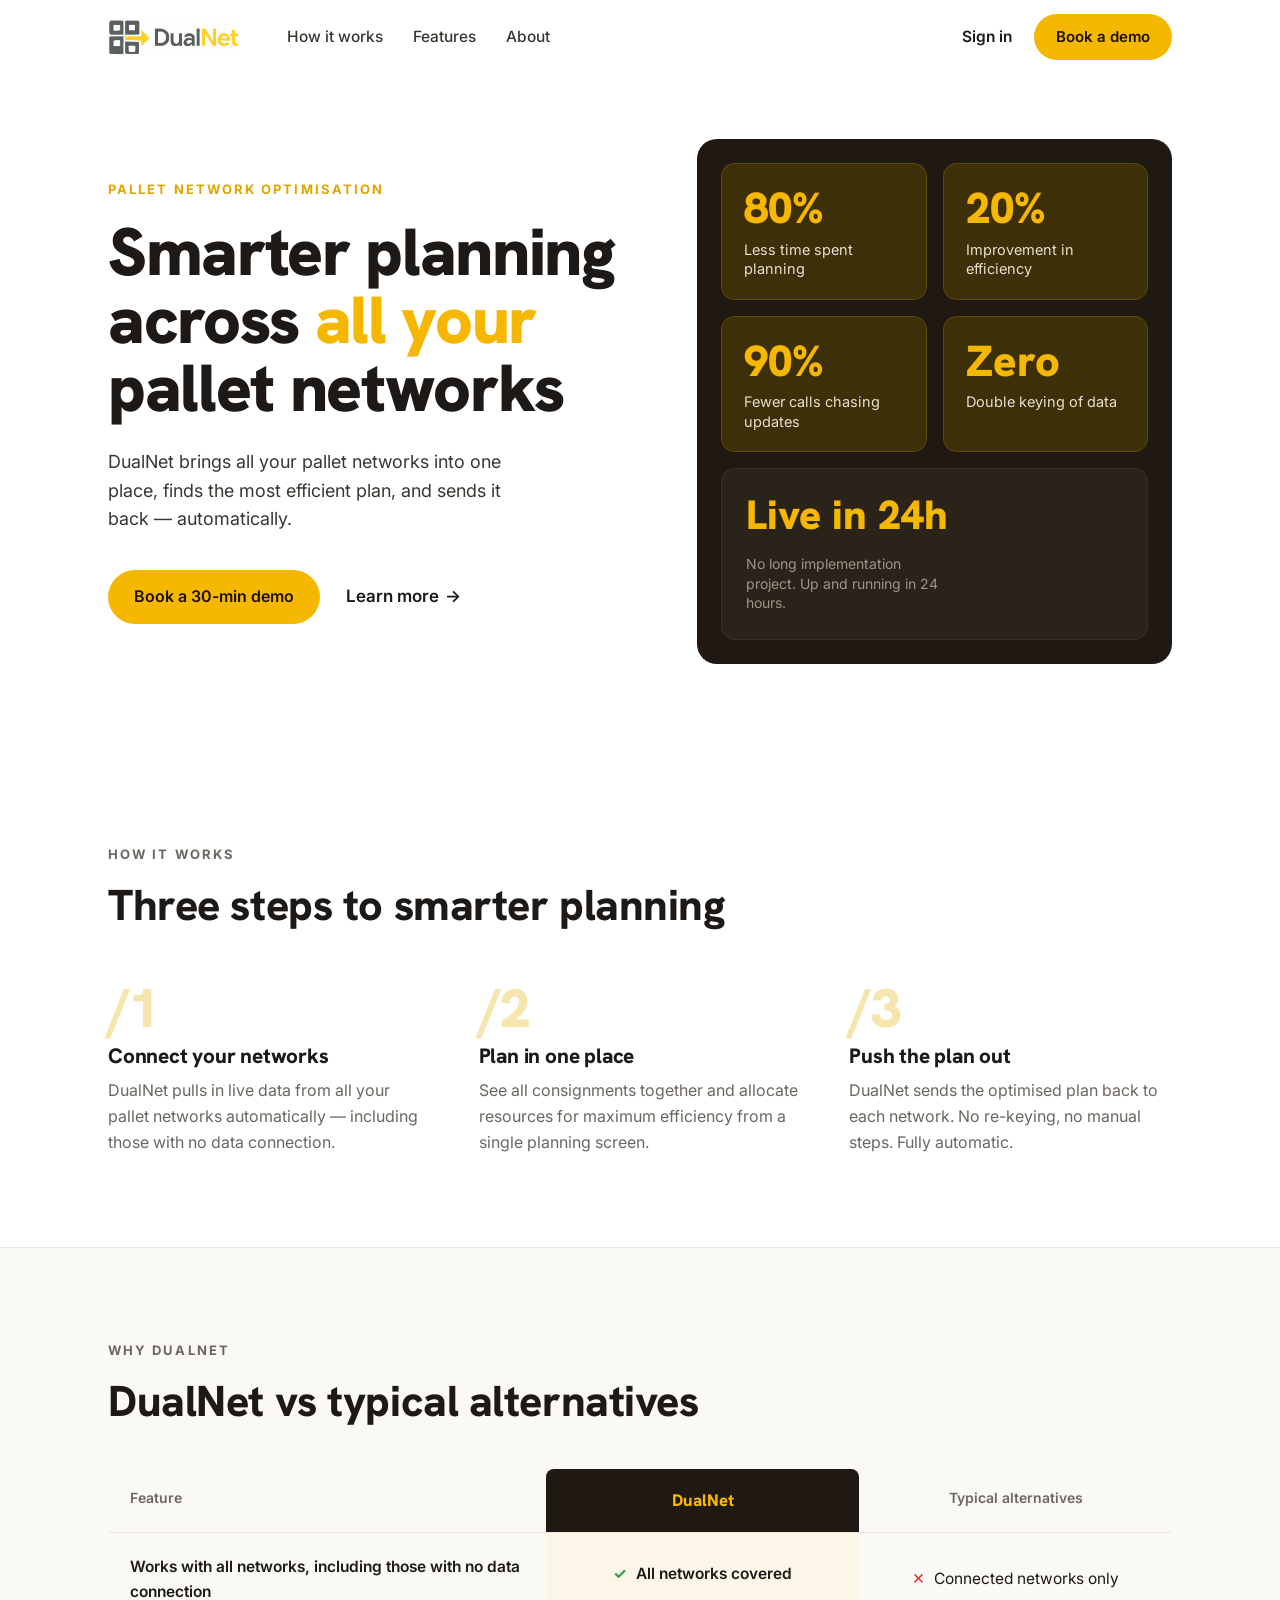
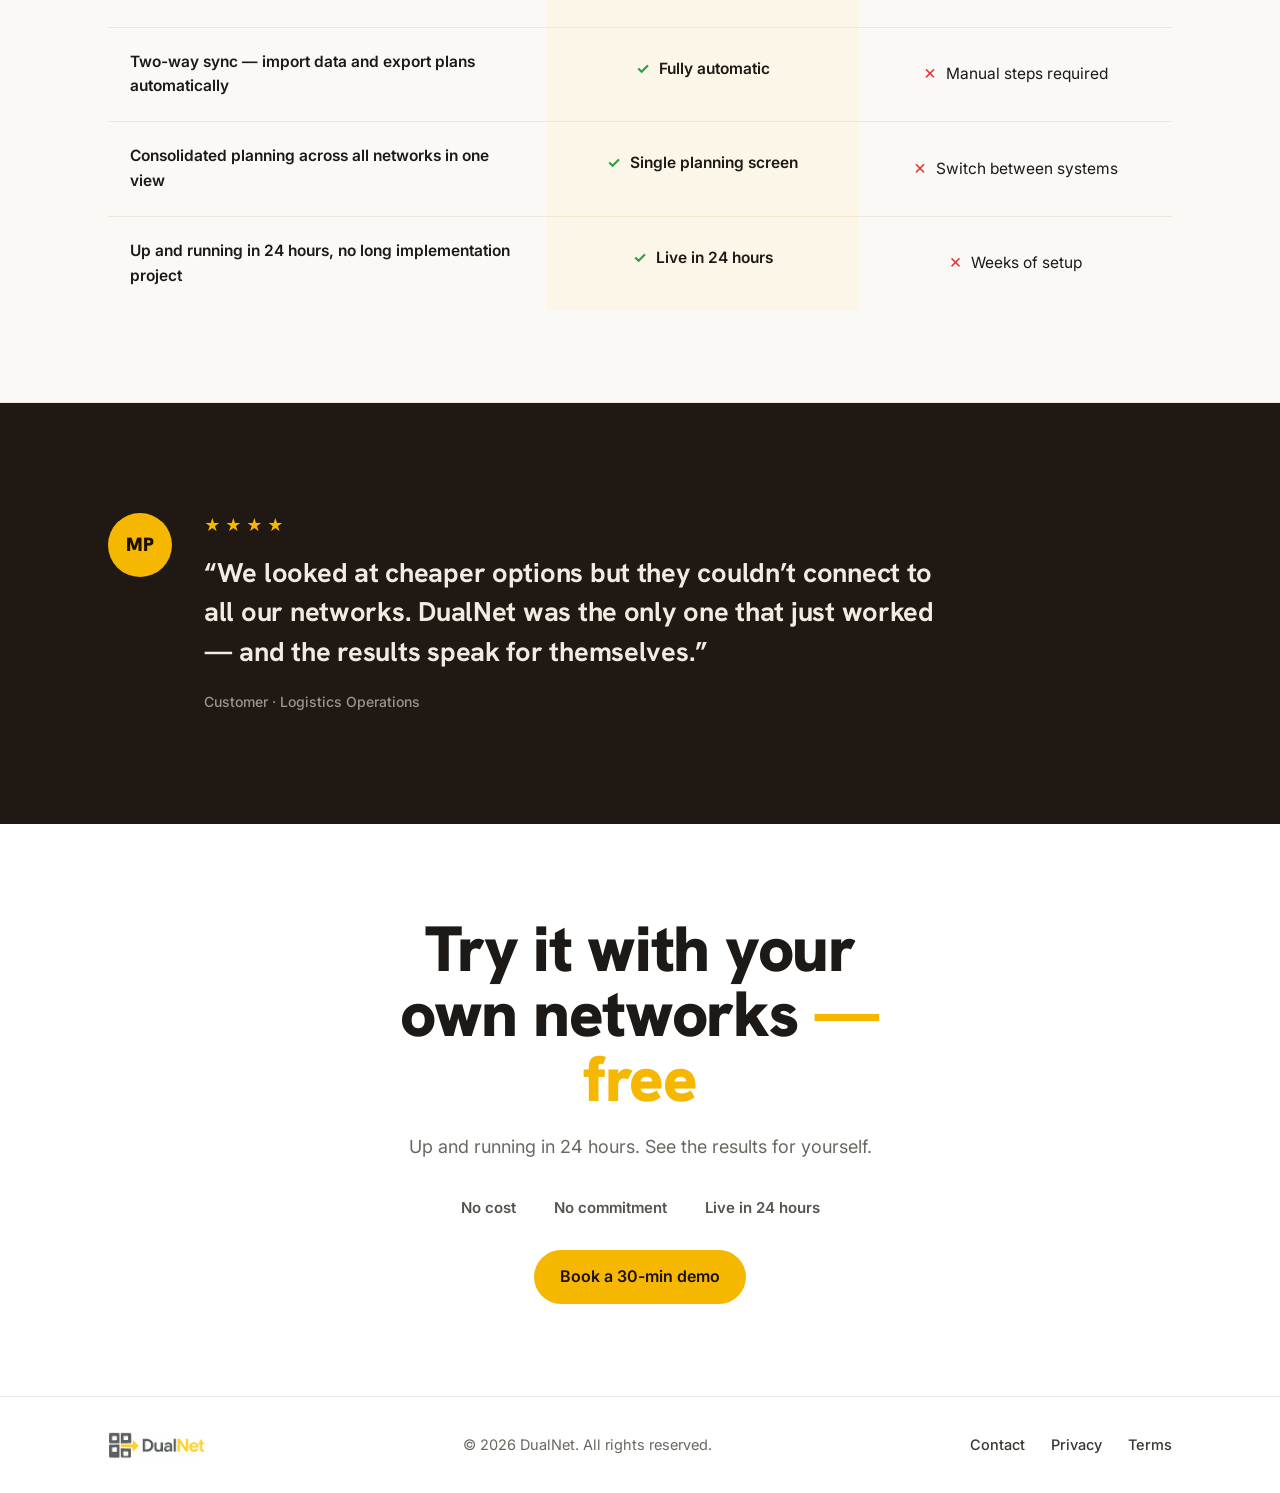
==== commit 69d70f3f: "Update index.html" ====
--- a/index.html
+++ b/index.html
@@ -6,199 +6,27 @@
 <title>DualNet — Smarter planning across all your pallet networks</title>
 <meta name="description" content="DualNet brings all your pallet networks into one place, finds the most efficient plan, and sends it back — automatically. Live in 24 hours." />
 
-<!-- Favicon: grid + arrow mark -->
 <link rel="icon" href="data:image/svg+xml,%3Csvg xmlns='http://www.w3.org/2000/svg' viewBox='0 0 64 64'%3E%3Crect x='4' y='4' width='22' height='22' rx='6' fill='%234f4f4f'/%3E%3Crect x='38' y='4' width='22' height='22' rx='6' fill='%234f4f4f'/%3E%3Crect x='4' y='38' width='22' height='22' rx='6' fill='%234f4f4f'/%3E%3Crect x='38' y='38' width='22' height='22' rx='6' fill='%234f4f4f'/%3E%3Cpath d='M20 27h22v-6l16 11-16 11v-6H20z' fill='%23f5b700' stroke='%23fff' stroke-width='2'/%3E%3C/svg%3E" />
 
 <link rel="preconnect" href="https://fonts.googleapis.com" />
 <link rel="preconnect" href="https://fonts.gstatic.com" crossorigin />
 <link href="https://fonts.googleapis.com/css2?family=Hanken+Grotesk:wght@500;600;700;800;900&family=Inter:wght@400;500;600;700&display=swap" rel="stylesheet" />
-
-<style>
-  :root{
-    --gold:#f5b700;
-    --gold-deep:#e0a500;
-    --ink:#1c1917;
-    --muted:#6b6660;
-    --line:#ece8e1;
-    --paper:#ffffff;
-    --paper-2:#faf9f6;
-    --cream:#fbf6e8;
-    --dark:#1f1813;
-    --dark-2:#2a231a;
-    --card-gold:#3d2f08;
-    --green:#2f9e44;
-    --red:#e03131;
-    --maxw:1120px;
-    --display:'Hanken Grotesk', system-ui, sans-serif;
-    --body:'Inter', system-ui, sans-serif;
-  }
-
-  *{box-sizing:border-box;}
-  html{scroll-behavior:smooth;}
-  body{
-    margin:0; background:var(--paper); color:var(--ink);
-    font-family:var(--body); font-size:17px; line-height:1.6;
-    -webkit-font-smoothing:antialiased; text-rendering:optimizeLegibility;
-  }
-  a{color:inherit; text-decoration:none;}
-  img{max-width:100%; display:block;}
-  .wrap{max-width:var(--maxw); margin:0 auto; padding:0 28px;}
-
-  h1,h2,h3{font-family:var(--display); font-weight:800; line-height:1.02; margin:0; letter-spacing:-.01em;}
-  .eyebrow{
-    font-family:var(--body); font-weight:700; font-size:13px;
-    letter-spacing:.16em; text-transform:uppercase; color:var(--muted);
-    margin:0 0 18px;
-  }
-  .eyebrow.gold{color:var(--gold-deep);}
-
-  /* ---------- Buttons ---------- */
-  .btn{
-    display:inline-flex; align-items:center; gap:8px;
-    font-family:var(--body); font-weight:600; font-size:16px;
-    padding:14px 26px; border-radius:999px; border:0; cursor:pointer;
-    transition:transform .12s ease, background .15s ease, box-shadow .15s ease;
-  }
-  .btn-gold{background:var(--gold); color:#1c1100;}
-  .btn-gold:hover{background:var(--gold-deep); transform:translateY(-1px);}
-  .btn-sm{padding:11px 22px; font-size:15px;}
-  .link-arrow{font-weight:600; display:inline-flex; align-items:center; gap:6px;}
-  .link-arrow:hover{color:var(--gold-deep);}
-  .link-arrow .a{transition:transform .15s ease;}
-  .link-arrow:hover .a{transform:translateX(3px);}
-
-  /* ---------- Header ---------- */
-  header{
-    position:sticky; top:0; z-index:50; background:rgba(255,255,255,.86);
-    backdrop-filter:saturate(140%) blur(10px); border-bottom:1px solid transparent;
-    transition:border-color .2s ease, box-shadow .2s ease;
-  }
-  header.scrolled{border-color:var(--line); box-shadow:0 1px 0 rgba(0,0,0,.02);}
-  .nav{display:flex; align-items:center; gap:34px; height:74px;}
-  .logo img{height:38px; width:auto;}
-  .nav-links{display:flex; gap:30px; margin-left:14px;}
-  .nav-links a{font-weight:500; color:#3a3631; font-size:15.5px;}
-  .nav-links a:hover{color:var(--ink);}
-  .nav-right{margin-left:auto; display:flex; align-items:center; gap:22px;}
-  .signin{font-weight:600; font-size:15.5px;}
-  .signin:hover{color:var(--gold-deep);}
-  .hamburger{display:none; background:none; border:0; cursor:pointer; padding:8px; margin-left:auto;}
-  .hamburger span{display:block; width:24px; height:2.5px; background:var(--ink); border-radius:2px; margin:5px 0; transition:.2s;}
-
-  /* ---------- Hero ---------- */
-  .hero{padding:64px 0 88px;}
-  .hero-grid{display:grid; grid-template-columns:1.05fr .95fr; gap:64px; align-items:center;}
-  .hero h1{font-size:clamp(2.9rem, 5.2vw, 4.7rem); font-weight:900; letter-spacing:-.02em;}
-  .hero h1 .y{color:var(--gold);}
-  .hero p.lead{font-size:18px; color:#3a3631; max-width:430px; margin:26px 0 36px;}
-  .hero-cta{display:flex; align-items:center; gap:26px; flex-wrap:wrap;}
-
-  /* Stats panel */
-  .panel{background:var(--dark); border-radius:20px; padding:24px; display:grid; gap:16px;}
-  .stat-row{display:grid; grid-template-columns:1fr 1fr; gap:16px;}
-  .stat{background:var(--card-gold); border:1px solid rgba(245,183,0,.18); border-radius:14px; padding:22px 22px 20px;}
-  .stat .num{font-family:var(--display); font-weight:900; font-size:clamp(2.2rem,3.4vw,2.9rem); color:var(--gold); line-height:1;}
-  .stat .lab{color:#e9e0cf; font-size:14.5px; margin-top:10px; line-height:1.35;}
-  .stat-wide{background:var(--dark-2); border:1px solid rgba(255,255,255,.06); border-radius:14px; padding:26px 24px; display:flex; align-items:center; justify-content:space-between; gap:18px; flex-wrap:wrap;}
-  .stat-wide .num{font-family:var(--display); font-weight:900; font-size:clamp(2rem,3.2vw,2.6rem); color:var(--gold); line-height:1;}
-  .stat-wide .note{color:#9c958a; font-size:14px; line-height:1.4; max-width:200px;}
-
-  /* ---------- Sections ---------- */
-  section{padding:92px 0;}
-  .sec-head h2{font-size:clamp(2rem,3.4vw,2.7rem); font-weight:800;}
-
-  /* How it works */
-  .steps{display:grid; grid-template-columns:repeat(3,1fr); gap:48px; margin-top:54px;}
-  .step .marker{font-family:var(--display); font-weight:900; font-size:3.4rem; color:#f6e6ad; line-height:1; letter-spacing:-.03em;}
-  .step h3{font-size:1.3rem; font-weight:800; margin:10px 0 12px;}
-  .step p{color:var(--muted); font-size:16px; margin:0;}
-
-  /* Why DualNet / comparison */
-  .why{background:var(--paper-2); border-top:1px solid var(--line); border-bottom:1px solid var(--line);}
-  .compare{margin-top:46px; display:grid; grid-template-columns:1.4fr 1fr 1fr; align-items:stretch;}
-  .compare .ch{font-weight:600; color:var(--muted); font-size:14px; padding:18px 22px;}
-  .compare .ch.center{text-align:center;}
-  .col-dual{background:var(--cream);}
-  .col-dual .head{background:var(--dark); color:var(--gold); font-family:var(--display); font-weight:800; text-align:center; padding:18px; font-size:1.05rem; border-radius:8px 8px 0 0;}
-  .compare .feature{font-weight:600; font-size:15.5px; padding:22px; border-top:1px solid var(--line); display:flex; align-items:center; min-height:84px;}
-  .compare .cell{padding:22px; border-top:1px solid var(--line); display:flex; align-items:center; justify-content:center; gap:9px; text-align:center; font-size:15.5px; min-height:84px;}
-  .col-dual .cell{border-top:1px solid #f0e7cf;}
-  .compare .cell.dual{font-weight:600;}
-  .tick{color:var(--green); font-weight:700;}
-  .cross{color:var(--red); font-weight:700;}
-  .col-dual .feature-spacer{display:none;}
-
-  /* Testimonial */
-  .quote{background:var(--dark); color:#f1ece2;}
-  .quote .wrap{padding:18px 28px;}
-  .quote-grid{display:grid; grid-template-columns:auto 1fr; gap:32px; align-items:flex-start; max-width:860px;}
-  .avatar{width:64px; height:64px; border-radius:50%; background:var(--gold); display:flex; align-items:center; justify-content:center; font-family:var(--display); font-weight:900; color:#1c1100; font-size:1.2rem;}
-  .stars{color:var(--gold); letter-spacing:4px; font-size:16px; margin-bottom:14px;}
-  .quote blockquote{margin:0; font-family:var(--display); font-weight:700; font-size:clamp(1.25rem,2.2vw,1.7rem); line-height:1.45; letter-spacing:-.01em;}
-  .quote .by{color:#9c958a; font-size:14px; margin-top:20px; font-family:var(--body); font-weight:500;}
-
-  /* Final CTA */
-  .final{text-align:center;}
-  .final h2{font-family:var(--display); font-weight:900; font-size:clamp(2.4rem,5vw,4rem); letter-spacing:-.02em; max-width:14ch; margin:0 auto;}
-  .final h2 .y{color:var(--gold);}
-  .final p{color:var(--muted); font-size:18px; margin:22px auto 0;}
-  .badges{display:flex; gap:38px; justify-content:center; flex-wrap:wrap; margin:34px 0 30px; color:#57534e; font-weight:600; font-size:15px;}
-
-  /* Footer */
-  footer{border-top:1px solid var(--line); padding:34px 0;}
-  .foot{display:flex; align-items:center; justify-content:space-between; gap:24px; flex-wrap:wrap;}
-  .foot img{height:28px;}
-  .foot .copy{color:var(--muted); font-size:14.5px;}
-  .foot .links{display:flex; gap:26px;}
-  .foot .links a{color:#3a3631; font-size:14.5px; font-weight:500;}
-  .foot .links a:hover{color:var(--gold-deep);}
-
-  /* Mobile menu panel */
-  .mobile-menu{display:none; border-top:1px solid var(--line); background:#fff; padding:16px 28px 22px;}
-  .mobile-menu a{display:block; padding:11px 0; font-weight:500; border-bottom:1px solid var(--line);}
-  .mobile-menu .btn{margin-top:16px; width:100%; justify-content:center;}
-
-  /* ---------- Responsive ---------- */
-  @media (max-width:920px){
-    .hero-grid{grid-template-columns:1fr; gap:42px;}
-    .hero{padding:46px 0 64px;}
-    .steps{grid-template-columns:1fr; gap:38px;}
-    .nav-links,.signin,.nav-right .btn{display:none;}
-    .hamburger{display:block;}
-    section{padding:68px 0;}
-  }
-  @media (max-width:620px){
-    body{font-size:16px;}
-    .stat-row{grid-template-columns:1fr 1fr;}
-    .compare{grid-template-columns:1fr; }
-    .compare .ch{display:none;}
-    .compare .feature{border-top:1px solid var(--line); min-height:0; padding:18px 4px 6px; font-size:15px;}
-    .col-dual{background:transparent;}
-    .col-dual .head{display:none;}
-    .compare .cell{justify-content:flex-start; min-height:0; padding:6px 4px;}
-    .compare .cell.dual::after{content:' — DualNet'; color:var(--muted); font-weight:500;}
-    .compare .cell.alt::after{content:' — Typical alternatives'; color:var(--muted); font-weight:500;}
-    .col-dual .cell{border-top:0;}
-    .foot{flex-direction:column; align-items:flex-start; gap:18px;}
-  }
-  @media (prefers-reduced-motion:reduce){*{scroll-behavior:auto; transition:none!important;}}
-</style>
+<link rel="stylesheet" href="style.css" />
 </head>
 <body>
 
 <header id="hdr">
   <div class="wrap">
     <nav class="nav">
-      <a class="logo" href="#top" aria-label="DualNet home"><img src="logo.png" alt="DualNet" /></a>
+      <a class="logo" href="index.html" aria-label="DualNet home"><img src="logo.png" alt="DualNet" /></a>
       <div class="nav-links">
         <a href="#how">How it works</a>
         <a href="#features">Features</a>
-        <a href="#pricing">Pricing</a>
         <a href="#about">About</a>
       </div>
       <div class="nav-right">
-        <a class="signin" href="#signin">Sign in</a>
-        <a class="btn btn-gold btn-sm" href="#demo">Book a demo</a>
+        <a class="signin" href="https://dualnet.carriernet.co.uk/pn/">Sign in</a>
+        <a class="btn btn-gold btn-sm" href="enquiry.html">Book a demo</a>
       </div>
       <button class="hamburger" id="ham" aria-label="Menu" aria-expanded="false">
         <span></span><span></span><span></span>
@@ -208,10 +36,9 @@
   <div class="mobile-menu" id="mobileMenu">
     <a href="#how">How it works</a>
     <a href="#features">Features</a>
-    <a href="#pricing">Pricing</a>
     <a href="#about">About</a>
-    <a href="#signin">Sign in</a>
-    <a class="btn btn-gold" href="#demo">Book a demo</a>
+    <a href="https://dualnet.carriernet.co.uk/pn/">Sign in</a>
+    <a class="btn btn-gold" href="enquiry.html">Book a demo</a>
   </div>
 </header>
 
@@ -226,7 +53,7 @@
           <h1>Smarter planning across <span class="y">all your</span> pallet networks</h1>
           <p class="lead">DualNet brings all your pallet networks into one place, finds the most efficient plan, and sends it back — automatically.</p>
           <div class="hero-cta">
-            <a class="btn btn-gold" href="#demo">Book a 30-min demo</a>
+            <a class="btn btn-gold" href="enquiry.html">Book a 30-min demo</a>
             <a class="link-arrow" href="#how">Learn more <span class="a">→</span></a>
           </div>
         </div>
@@ -285,27 +112,22 @@
       </div>
 
       <div class="compare">
-        <!-- header row -->
         <div class="ch">Feature</div>
         <div class="col-dual"><div class="head">DualNet</div></div>
         <div class="ch center">Typical alternatives</div>
 
-        <!-- row 1 -->
         <div class="feature">Works with all networks, including those with no data connection</div>
         <div class="col-dual"><div class="cell dual"><span class="tick">✓</span> All networks covered</div></div>
         <div class="cell alt"><span class="cross">✕</span> Connected networks only</div>
 
-        <!-- row 2 -->
         <div class="feature">Two-way sync — import data and export plans automatically</div>
         <div class="col-dual"><div class="cell dual"><span class="tick">✓</span> Fully automatic</div></div>
         <div class="cell alt"><span class="cross">✕</span> Manual steps required</div>
 
-        <!-- row 3 -->
         <div class="feature">Consolidated planning across all networks in one view</div>
         <div class="col-dual"><div class="cell dual"><span class="tick">✓</span> Single planning screen</div></div>
         <div class="cell alt"><span class="cross">✕</span> Switch between systems</div>
 
-        <!-- row 4 -->
         <div class="feature">Up and running in 24 hours, no long implementation project</div>
         <div class="col-dual"><div class="cell dual"><span class="tick">✓</span> Live in 24 hours</div></div>
         <div class="cell alt"><span class="cross">✕</span> Weeks of setup</div>
@@ -328,7 +150,7 @@
   </section>
 
   <!-- FINAL CTA -->
-  <section class="final" id="demo">
+  <section class="final" id="about">
     <div class="wrap">
       <h2>Try it with your own networks <span class="y">— free</span></h2>
       <p>Up and running in 24 hours. See the results for yourself.</p>
@@ -337,7 +159,7 @@
         <span>No commitment</span>
         <span>Live in 24 hours</span>
       </div>
-      <a class="btn btn-gold" href="#book">Book a 30-min demo</a>
+      <a class="btn btn-gold" href="enquiry.html">Book a 30-min demo</a>
     </div>
   </section>
 
@@ -349,22 +171,20 @@
       <img src="logo.png" alt="DualNet" />
       <div class="copy">© 2026 DualNet. All rights reserved.</div>
       <div class="links">
+        <a href="enquiry.html">Contact</a>
         <a href="#privacy">Privacy</a>
         <a href="#terms">Terms</a>
-        <a href="#contact">Contact</a>
       </div>
     </div>
   </div>
 </footer>
 
 <script>
-  // sticky header shadow
   var hdr = document.getElementById('hdr');
   window.addEventListener('scroll', function(){
     hdr.classList.toggle('scrolled', window.scrollY > 8);
   }, {passive:true});
 
-  // mobile menu
   var ham = document.getElementById('ham');
   var menu = document.getElementById('mobileMenu');
   ham.addEventListener('click', function(){
--- a/style.css
+++ b/style.css
@@ -0,0 +1,213 @@
+:root{
+  --gold:#f5b700;
+  --gold-deep:#e0a500;
+  --ink:#1c1917;
+  --muted:#6b6660;
+  --line:#ece8e1;
+  --paper:#ffffff;
+  --paper-2:#faf9f6;
+  --cream:#fbf6e8;
+  --dark:#1f1813;
+  --dark-2:#2a231a;
+  --card-gold:#3d2f08;
+  --green:#2f9e44;
+  --red:#e03131;
+  --maxw:1120px;
+  --display:'Hanken Grotesk', system-ui, sans-serif;
+  --body:'Inter', system-ui, sans-serif;
+}
+
+*{box-sizing:border-box;}
+html{scroll-behavior:smooth;}
+body{
+  margin:0; background:var(--paper); color:var(--ink);
+  font-family:var(--body); font-size:17px; line-height:1.6;
+  -webkit-font-smoothing:antialiased; text-rendering:optimizeLegibility;
+}
+a{color:inherit; text-decoration:none;}
+img{max-width:100%; display:block;}
+.wrap{max-width:var(--maxw); margin:0 auto; padding:0 28px;}
+
+h1,h2,h3{font-family:var(--display); font-weight:800; line-height:1.02; margin:0; letter-spacing:-.01em;}
+.eyebrow{
+  font-family:var(--body); font-weight:700; font-size:13px;
+  letter-spacing:.16em; text-transform:uppercase; color:var(--muted);
+  margin:0 0 18px;
+}
+.eyebrow.gold{color:var(--gold-deep);}
+
+/* ---------- Buttons ---------- */
+.btn{
+  display:inline-flex; align-items:center; justify-content:center; gap:8px;
+  font-family:var(--body); font-weight:600; font-size:16px;
+  padding:14px 26px; border-radius:999px; border:0; cursor:pointer;
+  transition:transform .12s ease, background .15s ease, box-shadow .15s ease;
+}
+.btn-gold{background:var(--gold); color:#1c1100;}
+.btn-gold:hover{background:var(--gold-deep); transform:translateY(-1px);}
+.btn-sm{padding:11px 22px; font-size:15px;}
+.btn-block{width:100%;}
+.link-arrow{font-weight:600; display:inline-flex; align-items:center; gap:6px;}
+.link-arrow:hover{color:var(--gold-deep);}
+.link-arrow .a{transition:transform .15s ease;}
+.link-arrow:hover .a{transform:translateX(3px);}
+
+/* ---------- Header ---------- */
+header{
+  position:sticky; top:0; z-index:50; background:rgba(255,255,255,.86);
+  backdrop-filter:saturate(140%) blur(10px); border-bottom:1px solid transparent;
+  transition:border-color .2s ease, box-shadow .2s ease;
+}
+header.scrolled{border-color:var(--line); box-shadow:0 1px 0 rgba(0,0,0,.02);}
+.nav{display:flex; align-items:center; gap:34px; height:74px;}
+.logo img{height:38px; width:auto;}
+.nav-links{display:flex; gap:30px; margin-left:14px;}
+.nav-links a{font-weight:500; color:#3a3631; font-size:15.5px;}
+.nav-links a:hover{color:var(--ink);}
+.nav-right{margin-left:auto; display:flex; align-items:center; gap:22px;}
+.signin{font-weight:600; font-size:15.5px;}
+.signin:hover{color:var(--gold-deep);}
+.hamburger{display:none; background:none; border:0; cursor:pointer; padding:8px; margin-left:auto;}
+.hamburger span{display:block; width:24px; height:2.5px; background:var(--ink); border-radius:2px; margin:5px 0; transition:.2s;}
+
+/* ---------- Hero ---------- */
+.hero{padding:64px 0 88px;}
+.hero-grid{display:grid; grid-template-columns:1.05fr .95fr; gap:64px; align-items:center;}
+.hero h1{font-size:clamp(2.9rem, 5.2vw, 4.7rem); font-weight:900; letter-spacing:-.02em;}
+.hero h1 .y{color:var(--gold);}
+.hero p.lead{font-size:18px; color:#3a3631; max-width:430px; margin:26px 0 36px;}
+.hero-cta{display:flex; align-items:center; gap:26px; flex-wrap:wrap;}
+
+/* Stats panel */
+.panel{background:var(--dark); border-radius:20px; padding:24px; display:grid; gap:16px;}
+.stat-row{display:grid; grid-template-columns:1fr 1fr; gap:16px;}
+.stat{background:var(--card-gold); border:1px solid rgba(245,183,0,.18); border-radius:14px; padding:22px 22px 20px;}
+.stat .num{font-family:var(--display); font-weight:900; font-size:clamp(2.2rem,3.4vw,2.9rem); color:var(--gold); line-height:1;}
+.stat .lab{color:#e9e0cf; font-size:14.5px; margin-top:10px; line-height:1.35;}
+.stat-wide{background:var(--dark-2); border:1px solid rgba(255,255,255,.06); border-radius:14px; padding:26px 24px; display:flex; align-items:center; justify-content:space-between; gap:18px; flex-wrap:wrap;}
+.stat-wide .num{font-family:var(--display); font-weight:900; font-size:clamp(2rem,3.2vw,2.6rem); color:var(--gold); line-height:1;}
+.stat-wide .note{color:#9c958a; font-size:14px; line-height:1.4; max-width:200px;}
+
+/* ---------- Sections ---------- */
+section{padding:92px 0;}
+.sec-head h2{font-size:clamp(2rem,3.4vw,2.7rem); font-weight:800;}
+
+/* How it works */
+.steps{display:grid; grid-template-columns:repeat(3,1fr); gap:48px; margin-top:54px;}
+.step .marker{font-family:var(--display); font-weight:900; font-size:3.4rem; color:#f6e6ad; line-height:1; letter-spacing:-.03em;}
+.step h3{font-size:1.3rem; font-weight:800; margin:10px 0 12px;}
+.step p{color:var(--muted); font-size:16px; margin:0;}
+
+/* Why DualNet / comparison */
+.why{background:var(--paper-2); border-top:1px solid var(--line); border-bottom:1px solid var(--line);}
+.compare{margin-top:46px; display:grid; grid-template-columns:1.4fr 1fr 1fr; align-items:stretch;}
+.compare .ch{font-weight:600; color:var(--muted); font-size:14px; padding:18px 22px;}
+.compare .ch.center{text-align:center;}
+.col-dual{background:var(--cream);}
+.col-dual .head{background:var(--dark); color:var(--gold); font-family:var(--display); font-weight:800; text-align:center; padding:18px; font-size:1.05rem; border-radius:8px 8px 0 0;}
+.compare .feature{font-weight:600; font-size:15.5px; padding:22px; border-top:1px solid var(--line); display:flex; align-items:center; min-height:84px;}
+.compare .cell{padding:22px; border-top:1px solid var(--line); display:flex; align-items:center; justify-content:center; gap:9px; text-align:center; font-size:15.5px; min-height:84px;}
+.col-dual .cell{border-top:1px solid #f0e7cf;}
+.compare .cell.dual{font-weight:600;}
+.tick{color:var(--green); font-weight:700;}
+.cross{color:var(--red); font-weight:700;}
+
+/* Testimonial */
+.quote{background:var(--dark); color:#f1ece2;}
+.quote .wrap{padding:18px 28px;}
+.quote-grid{display:grid; grid-template-columns:auto 1fr; gap:32px; align-items:flex-start; max-width:860px;}
+.avatar{width:64px; height:64px; border-radius:50%; background:var(--gold); display:flex; align-items:center; justify-content:center; font-family:var(--display); font-weight:900; color:#1c1100; font-size:1.2rem;}
+.stars{color:var(--gold); letter-spacing:4px; font-size:16px; margin-bottom:14px;}
+.quote blockquote{margin:0; font-family:var(--display); font-weight:700; font-size:clamp(1.25rem,2.2vw,1.7rem); line-height:1.45; letter-spacing:-.01em;}
+.quote .by{color:#9c958a; font-size:14px; margin-top:20px; font-family:var(--body); font-weight:500;}
+
+/* Final CTA */
+.final{text-align:center;}
+.final h2{font-family:var(--display); font-weight:900; font-size:clamp(2.4rem,5vw,4rem); letter-spacing:-.02em; max-width:14ch; margin:0 auto;}
+.final h2 .y{color:var(--gold);}
+.final p{color:var(--muted); font-size:18px; margin:22px auto 0;}
+.badges{display:flex; gap:38px; justify-content:center; flex-wrap:wrap; margin:34px 0 30px; color:#57534e; font-weight:600; font-size:15px;}
+
+/* ---------- Enquiry page ---------- */
+.enq{padding:54px 0 96px;}
+.enq-grid{display:grid; grid-template-columns:1fr 1fr; gap:60px; align-items:start;}
+.enq-intro h1{font-size:clamp(2.3rem,4vw,3.3rem); font-weight:900; letter-spacing:-.02em;}
+.enq-intro h1 .y{color:var(--gold);}
+.enq-intro p.lead{font-size:18px; color:#3a3631; margin:22px 0 28px; max-width:440px;}
+.points{list-style:none; padding:0; margin:0; display:grid; gap:14px;}
+.points li{display:flex; gap:12px; align-items:flex-start; font-size:16px; color:#3a3631;}
+.points li .tick{color:var(--green); font-weight:800; margin-top:1px;}
+.intro-badges{display:flex; gap:28px; flex-wrap:wrap; margin-top:30px; color:#57534e; font-weight:600; font-size:14.5px;}
+
+.form-card{background:#fff; border:1px solid var(--line); border-radius:18px; padding:32px; box-shadow:0 14px 44px rgba(0,0,0,.06);}
+.form-card h2{font-size:1.5rem; font-weight:800; margin-bottom:4px;}
+.form-card .sub{color:var(--muted); font-size:15px; margin:0 0 24px;}
+.field{margin-bottom:18px;}
+.field label{display:block; font-weight:600; font-size:14px; margin-bottom:7px;}
+.field .req{color:var(--gold-deep);}
+input[type=text],input[type=email],input[type=tel],textarea,select{
+  width:100%; font-family:var(--body); font-size:15.5px; padding:12px 14px;
+  border:1px solid #ddd8cf; border-radius:10px; background:#fff; color:var(--ink); transition:border-color .15s ease, box-shadow .15s ease;
+}
+input:focus,textarea:focus,select:focus{outline:none; border-color:var(--gold); box-shadow:0 0 0 3px rgba(245,183,0,.18);}
+textarea{min-height:104px; resize:vertical;}
+.field-row{display:grid; grid-template-columns:1fr 1fr; gap:16px;}
+
+.chips{display:flex; flex-wrap:wrap; gap:9px;}
+.chip{cursor:pointer; user-select:none;}
+.chip input{position:absolute; opacity:0; width:0; height:0;}
+.chip span{display:inline-block; padding:8px 14px; border:1px solid #ddd8cf; border-radius:999px; font-size:14px; font-weight:500; transition:.12s;}
+.chip input:checked + span{background:var(--gold); border-color:var(--gold); color:#1c1100; font-weight:600;}
+.chip input:focus-visible + span{box-shadow:0 0 0 3px rgba(245,183,0,.25);}
+
+.segment{display:flex; gap:9px; flex-wrap:wrap;}
+.segment .chip span{padding:9px 16px;}
+
+.form-note{font-size:13px; color:var(--muted); margin-top:6px;}
+.form-foot{font-size:13px; color:var(--muted); margin-top:14px; text-align:center;}
+.success{display:none; text-align:center; padding:18px 0;}
+.success.show{display:block;}
+.success .ok{width:56px; height:56px; border-radius:50%; background:var(--gold); color:#1c1100; font-size:1.8rem; display:flex; align-items:center; justify-content:center; margin:0 auto 16px; font-family:var(--display); font-weight:900;}
+.success h3{font-size:1.3rem; font-weight:800; margin-bottom:8px;}
+.success p{color:var(--muted); margin:0;}
+
+/* ---------- Footer ---------- */
+footer{border-top:1px solid var(--line); padding:34px 0;}
+.foot{display:flex; align-items:center; justify-content:space-between; gap:24px; flex-wrap:wrap;}
+.foot img{height:28px;}
+.foot .copy{color:var(--muted); font-size:14.5px;}
+.foot .links{display:flex; gap:26px;}
+.foot .links a{color:#3a3631; font-size:14.5px; font-weight:500;}
+.foot .links a:hover{color:var(--gold-deep);}
+
+/* Mobile menu panel */
+.mobile-menu{display:none; border-top:1px solid var(--line); background:#fff; padding:16px 28px 22px;}
+.mobile-menu a{display:block; padding:11px 0; font-weight:500; border-bottom:1px solid var(--line);}
+.mobile-menu .btn{margin-top:16px; width:100%; justify-content:center;}
+
+/* ---------- Responsive ---------- */
+@media (max-width:920px){
+  .hero-grid{grid-template-columns:1fr; gap:42px;}
+  .hero{padding:46px 0 64px;}
+  .steps{grid-template-columns:1fr; gap:38px;}
+  .enq-grid{grid-template-columns:1fr; gap:40px;}
+  .nav-links,.signin,.nav-right .btn{display:none;}
+  .hamburger{display:block;}
+  section{padding:68px 0;}
+}
+@media (max-width:620px){
+  body{font-size:16px;}
+  .stat-row{grid-template-columns:1fr 1fr;}
+  .compare{grid-template-columns:1fr;}
+  .compare .ch{display:none;}
+  .compare .feature{border-top:1px solid var(--line); min-height:0; padding:18px 4px 6px; font-size:15px;}
+  .col-dual{background:transparent;}
+  .col-dual .head{display:none;}
+  .compare .cell{justify-content:flex-start; min-height:0; padding:6px 4px;}
+  .compare .cell.dual::after{content:' — DualNet'; color:var(--muted); font-weight:500;}
+  .compare .cell.alt::after{content:' — Typical alternatives'; color:var(--muted); font-weight:500;}
+  .col-dual .cell{border-top:0;}
+  .field-row{grid-template-columns:1fr;}
+  .foot{flex-direction:column; align-items:flex-start; gap:18px;}
+}
+@media (prefers-reduced-motion:reduce){*{scroll-behavior:auto; transition:none!important;}}
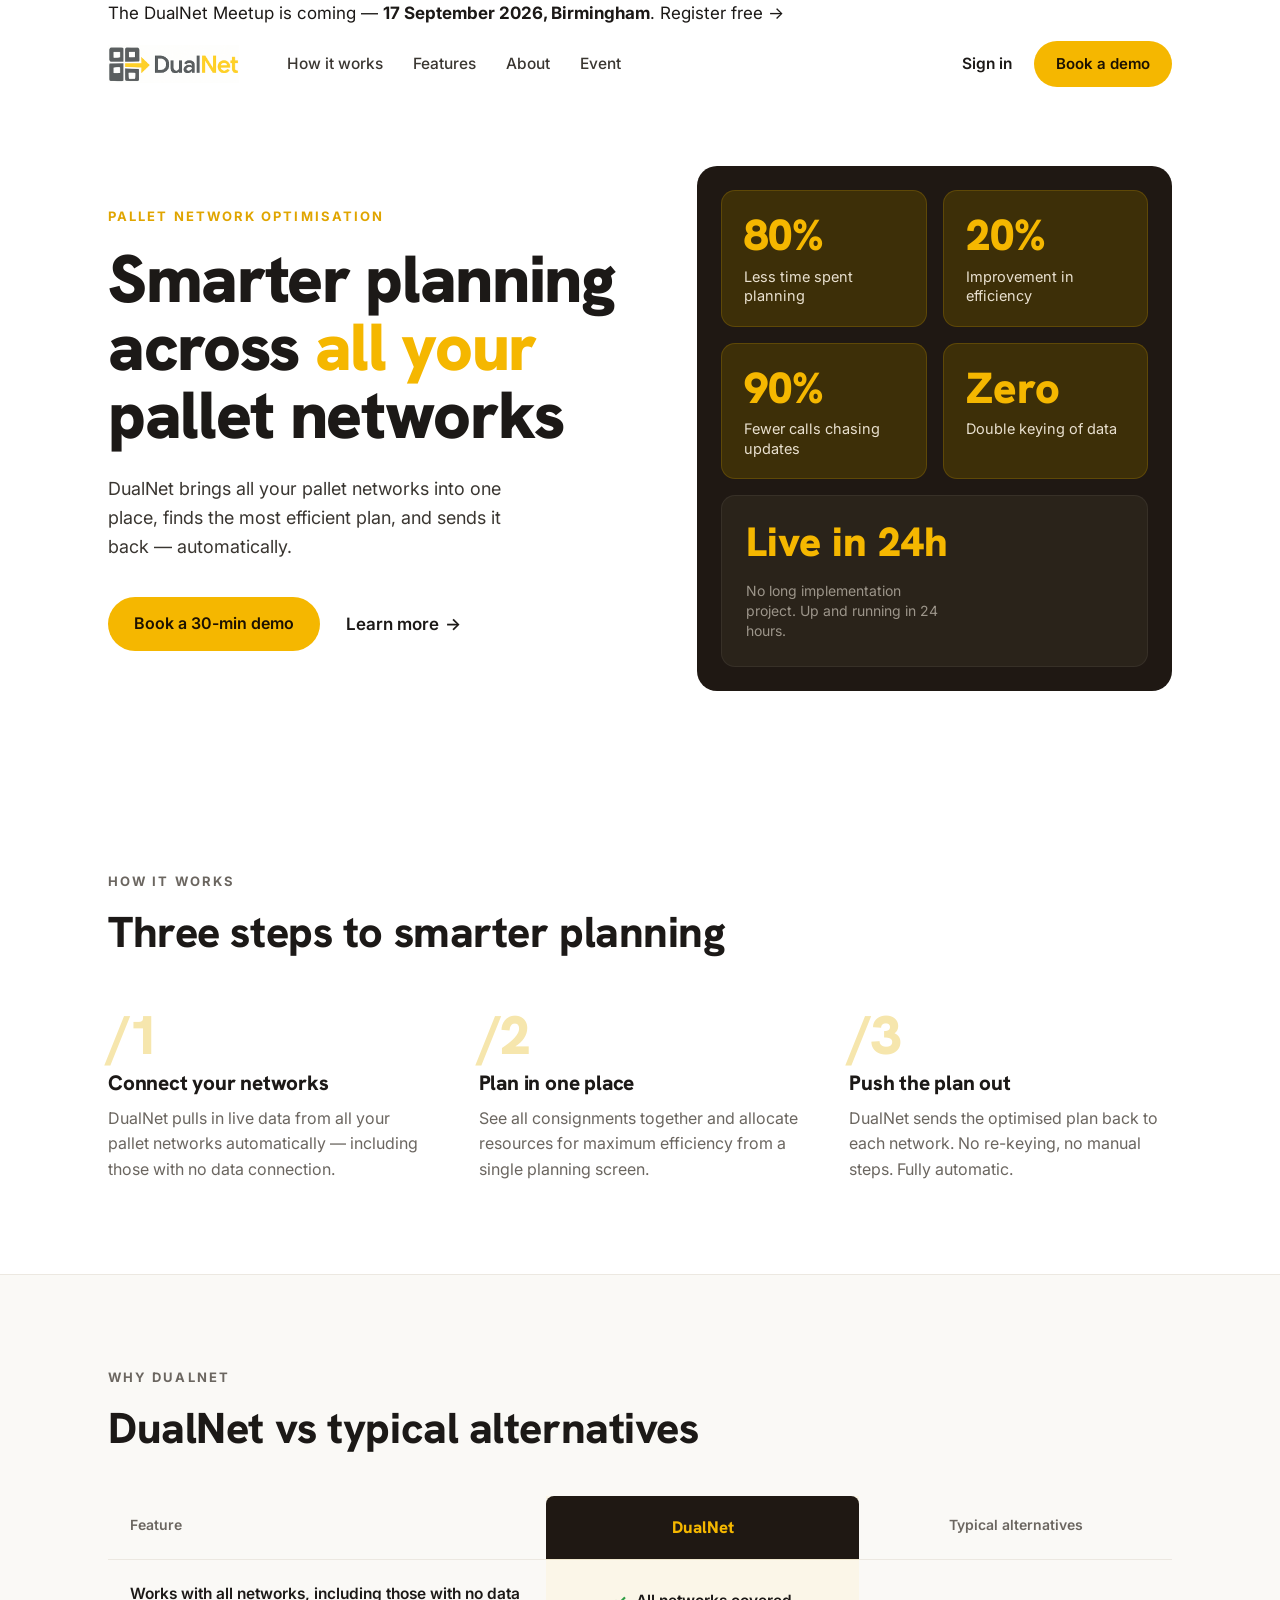
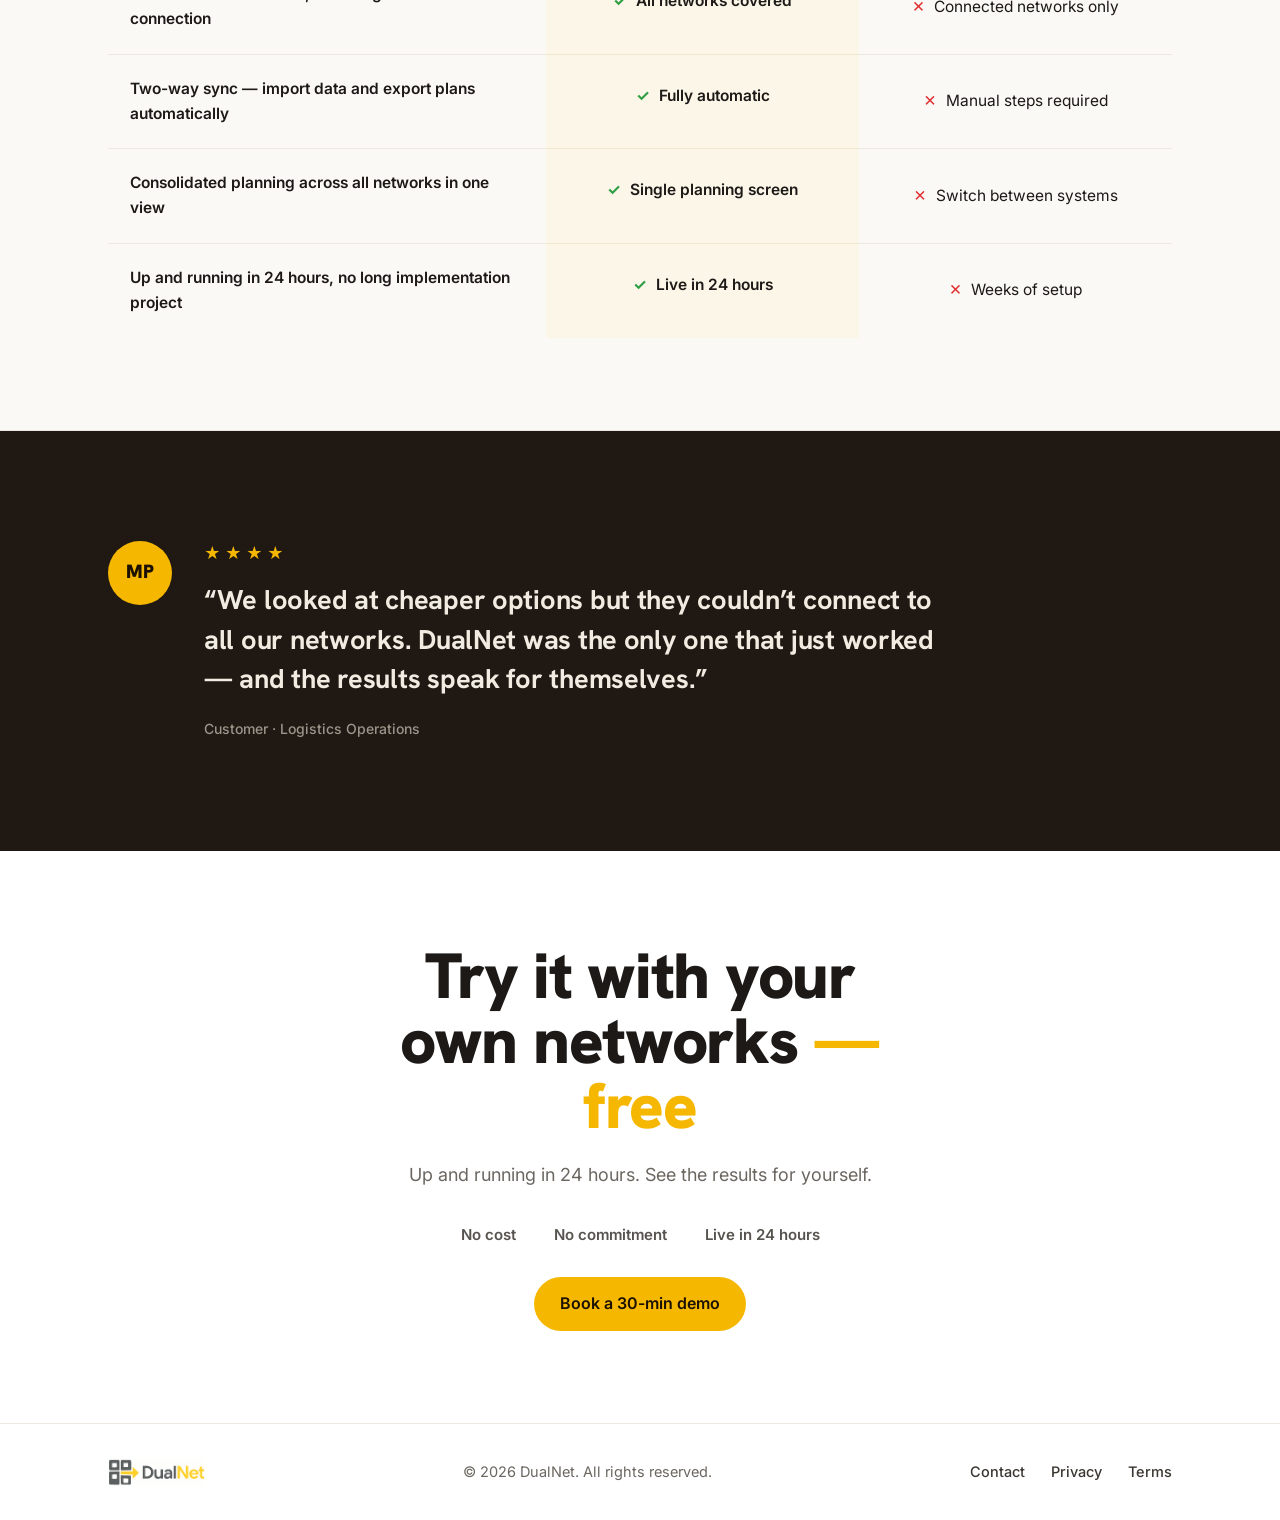
==== commit 2ef32ac4: "Update index.html" ====
--- a/index.html
+++ b/index.html
@@ -14,6 +14,14 @@
 <link rel="stylesheet" href="style.css" />
 </head>
 <body>
+
+<div class="announce">
+  <div class="wrap">
+    <!-- EDIT: date + city to match the event page -->
+    <span>The DualNet Meetup is coming — <b>17 September 2026, Birmingham</b>.</span>
+    <a href="event.html">Register free →</a>
+  </div>
+</div>
 
 <header id="hdr">
   <div class="wrap">
@@ -23,6 +31,7 @@
         <a href="#how">How it works</a>
         <a href="#features">Features</a>
         <a href="#about">About</a>
+        <a href="event.html">Event</a>
       </div>
       <div class="nav-right">
         <a class="signin" href="https://dualnet.carriernet.co.uk/pn/">Sign in</a>
@@ -37,6 +46,7 @@
     <a href="#how">How it works</a>
     <a href="#features">Features</a>
     <a href="#about">About</a>
+    <a href="event.html">Event</a>
     <a href="https://dualnet.carriernet.co.uk/pn/">Sign in</a>
     <a class="btn btn-gold" href="enquiry.html">Book a demo</a>
   </div>
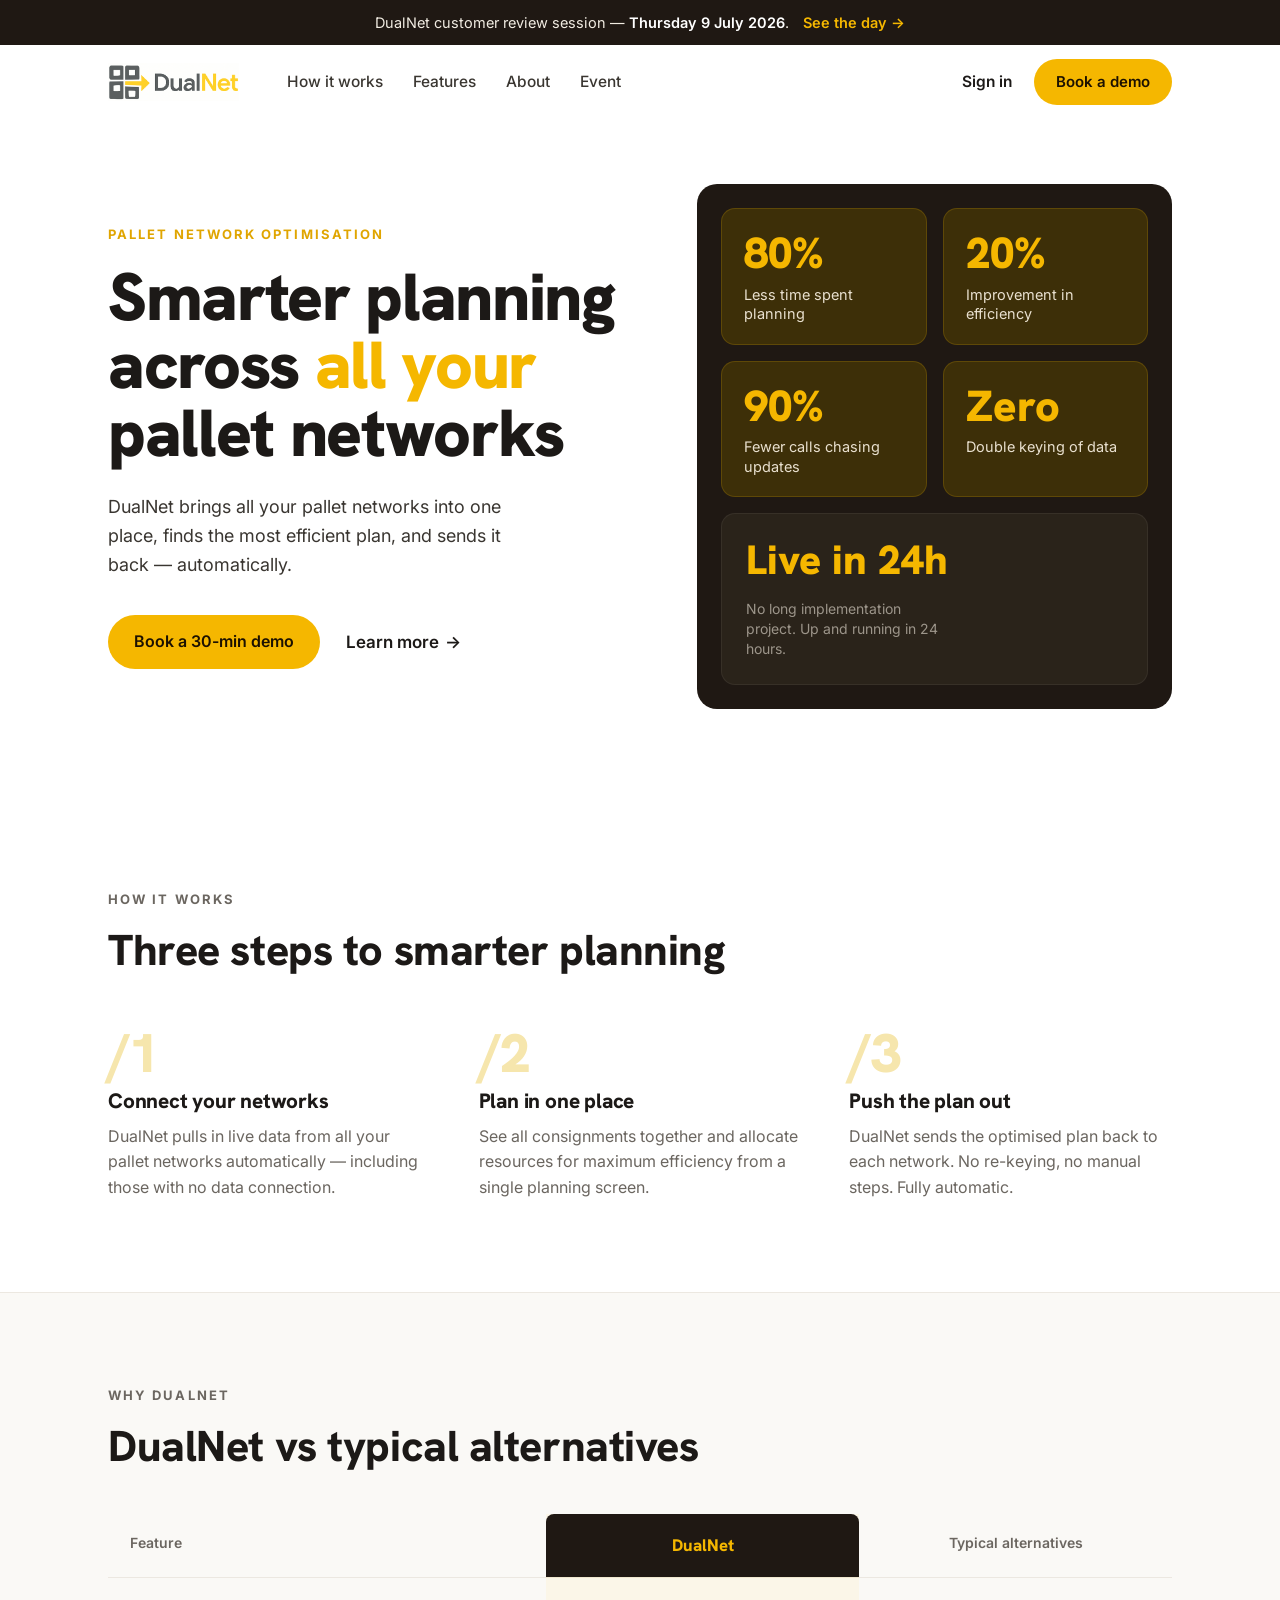
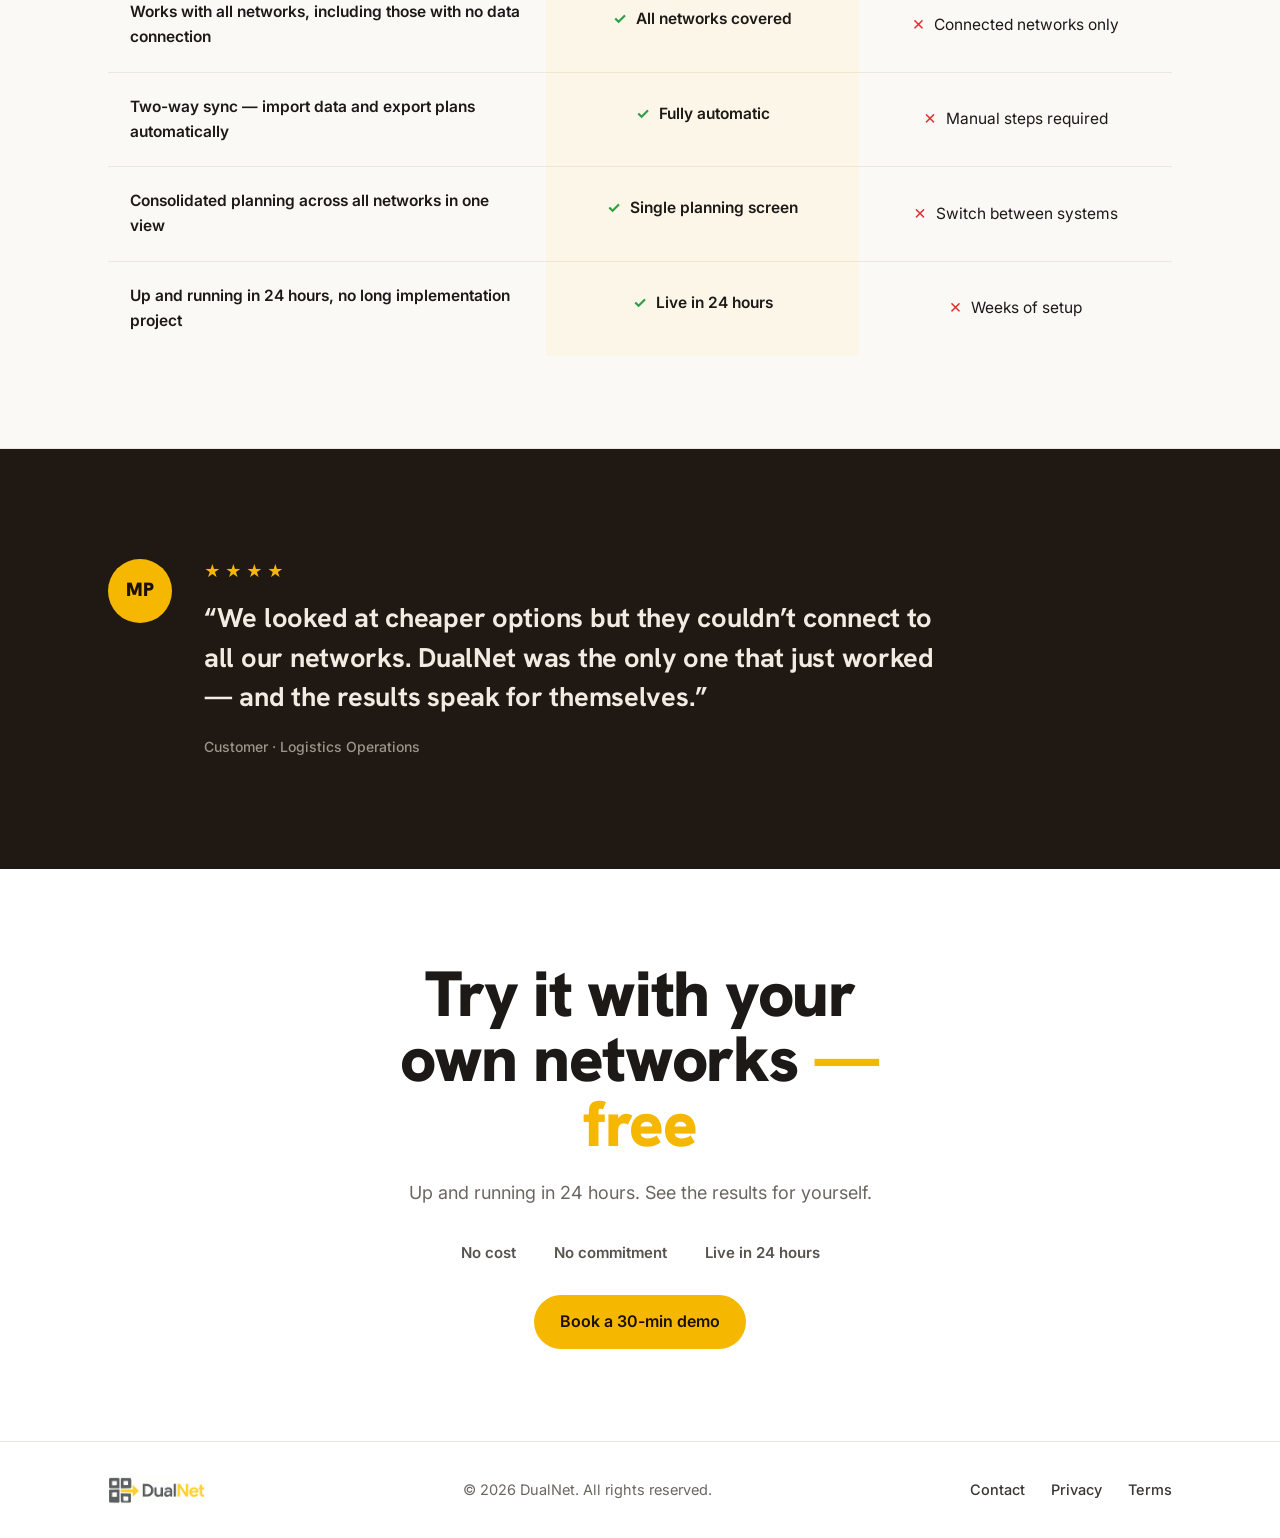
==== commit 96f0b802: "Update index.html" ====
--- a/index.html
+++ b/index.html
@@ -17,9 +17,8 @@
 
 <div class="announce">
   <div class="wrap">
-    <!-- EDIT: date + city to match the event page -->
-    <span>The DualNet Meetup is coming — <b>17 September 2026, Birmingham</b>.</span>
-    <a href="event.html">Register free →</a>
+    <span>DualNet customer review session — <b>Thursday 9 July 2026</b>.</span>
+    <a href="event.html">See the day →</a>
   </div>
 </div>
 
--- a/style.css
+++ b/style.css
@@ -211,3 +211,41 @@
   .foot{flex-direction:column; align-items:flex-start; gap:18px;}
 }
 @media (prefers-reduced-motion:reduce){*{scroll-behavior:auto; transition:none!important;}}
+
+/* ---------- Announcement bar ---------- */
+.announce{background:var(--dark); color:#f1ece2; font-size:14.5px;}
+.announce .wrap{display:flex; align-items:center; justify-content:center; gap:14px; padding:11px 28px; text-align:center; flex-wrap:wrap;}
+.announce b{color:#fff; font-weight:600;}
+.announce a{color:var(--gold); font-weight:600; display:inline-flex; align-items:center; gap:5px;}
+.announce a:hover{color:#fff;}
+
+/* ---------- Event page ---------- */
+.event-hero{background:var(--dark); color:#f1ece2; padding:80px 0 74px;}
+.event-hero .eyebrow{color:var(--gold);}
+.event-hero h1{font-size:clamp(2.3rem,5vw,3.7rem); font-weight:900; color:#fff; letter-spacing:-.02em; max-width:18ch;}
+.event-hero p.lead{color:#cfc8bc; max-width:580px; font-size:18px; margin:22px 0 30px;}
+.meta{display:flex; gap:14px; flex-wrap:wrap; margin-bottom:34px;}
+.meta .pill{display:inline-flex; align-items:center; gap:9px; border:1px solid rgba(255,255,255,.18); background:rgba(255,255,255,.04); padding:11px 18px; border-radius:999px; font-size:15px;}
+.meta .pill svg{flex:none; color:var(--gold);}
+.meta .pill b{color:#fff; font-weight:600;}
+.event-cta{display:flex; gap:20px; align-items:center; flex-wrap:wrap;}
+.event-cta .ghost{color:#f1ece2; font-weight:600; border:1px solid rgba(255,255,255,.25); border-radius:999px; padding:13px 24px;}
+.event-cta .ghost:hover{border-color:var(--gold); color:var(--gold);}
+
+.agenda{display:grid; grid-template-columns:repeat(2,1fr); gap:20px; margin-top:46px;}
+.acard{border:1px solid var(--line); border-radius:14px; padding:24px; background:#fff;}
+.acard .n{font-family:var(--display); font-weight:900; color:var(--gold); font-size:1rem; letter-spacing:.06em; text-transform:uppercase;}
+.acard h3{font-size:1.15rem; font-weight:800; margin:8px 0;}
+.acard p{color:var(--muted); margin:0; font-size:15.5px;}
+
+.audience{display:flex; gap:10px; flex-wrap:wrap; margin-top:26px;}
+.audience span{border:1px solid var(--line); background:var(--paper-2); border-radius:999px; padding:9px 16px; font-size:14.5px; font-weight:500;}
+
+.register{background:var(--paper-2); border-top:1px solid var(--line);}
+.register .sec-head{text-align:center;}
+.register .sec-head h2{margin:0 auto;}
+.register .sec-head p{color:var(--muted); margin:14px auto 0; max-width:540px;}
+.register .form-card{max-width:640px; margin:40px auto 0;}
+
+@media (max-width:920px){ .event-hero{padding:54px 0 50px;} }
+@media (max-width:620px){ .agenda{grid-template-columns:1fr;} }
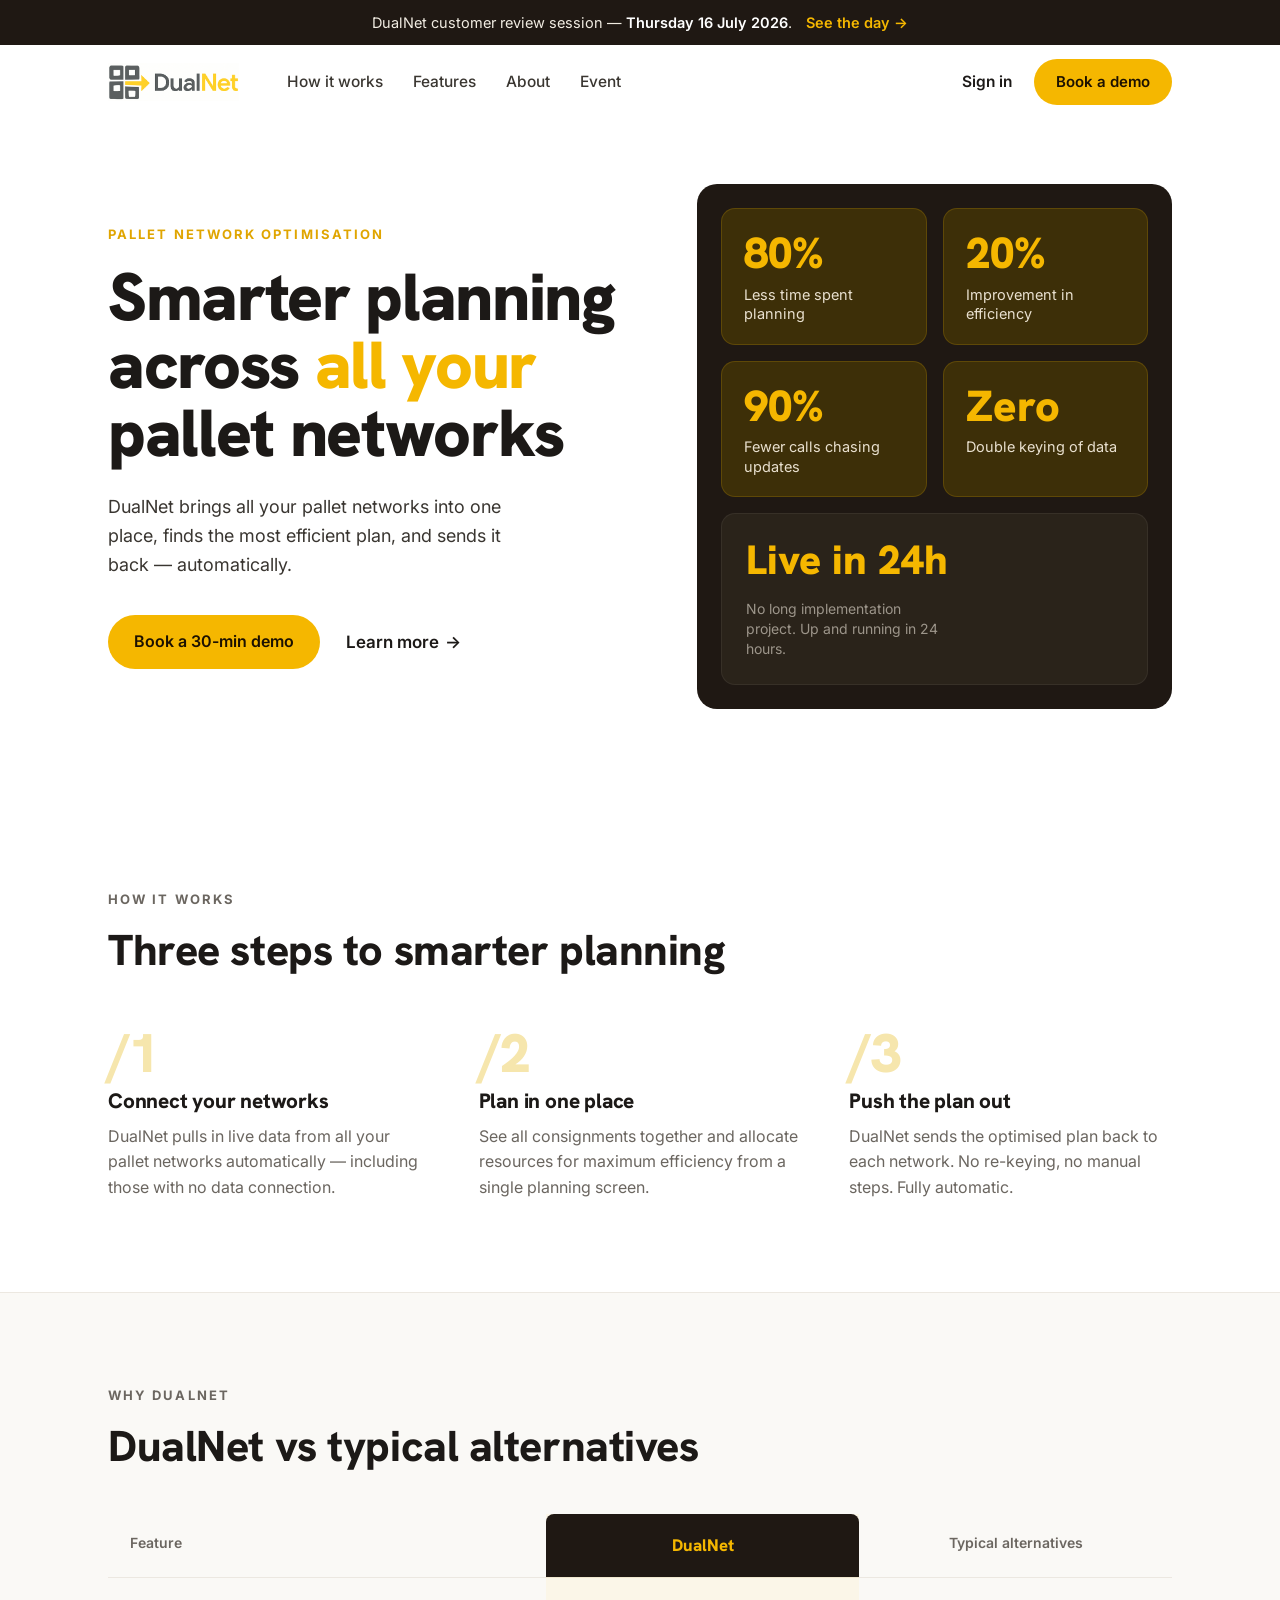
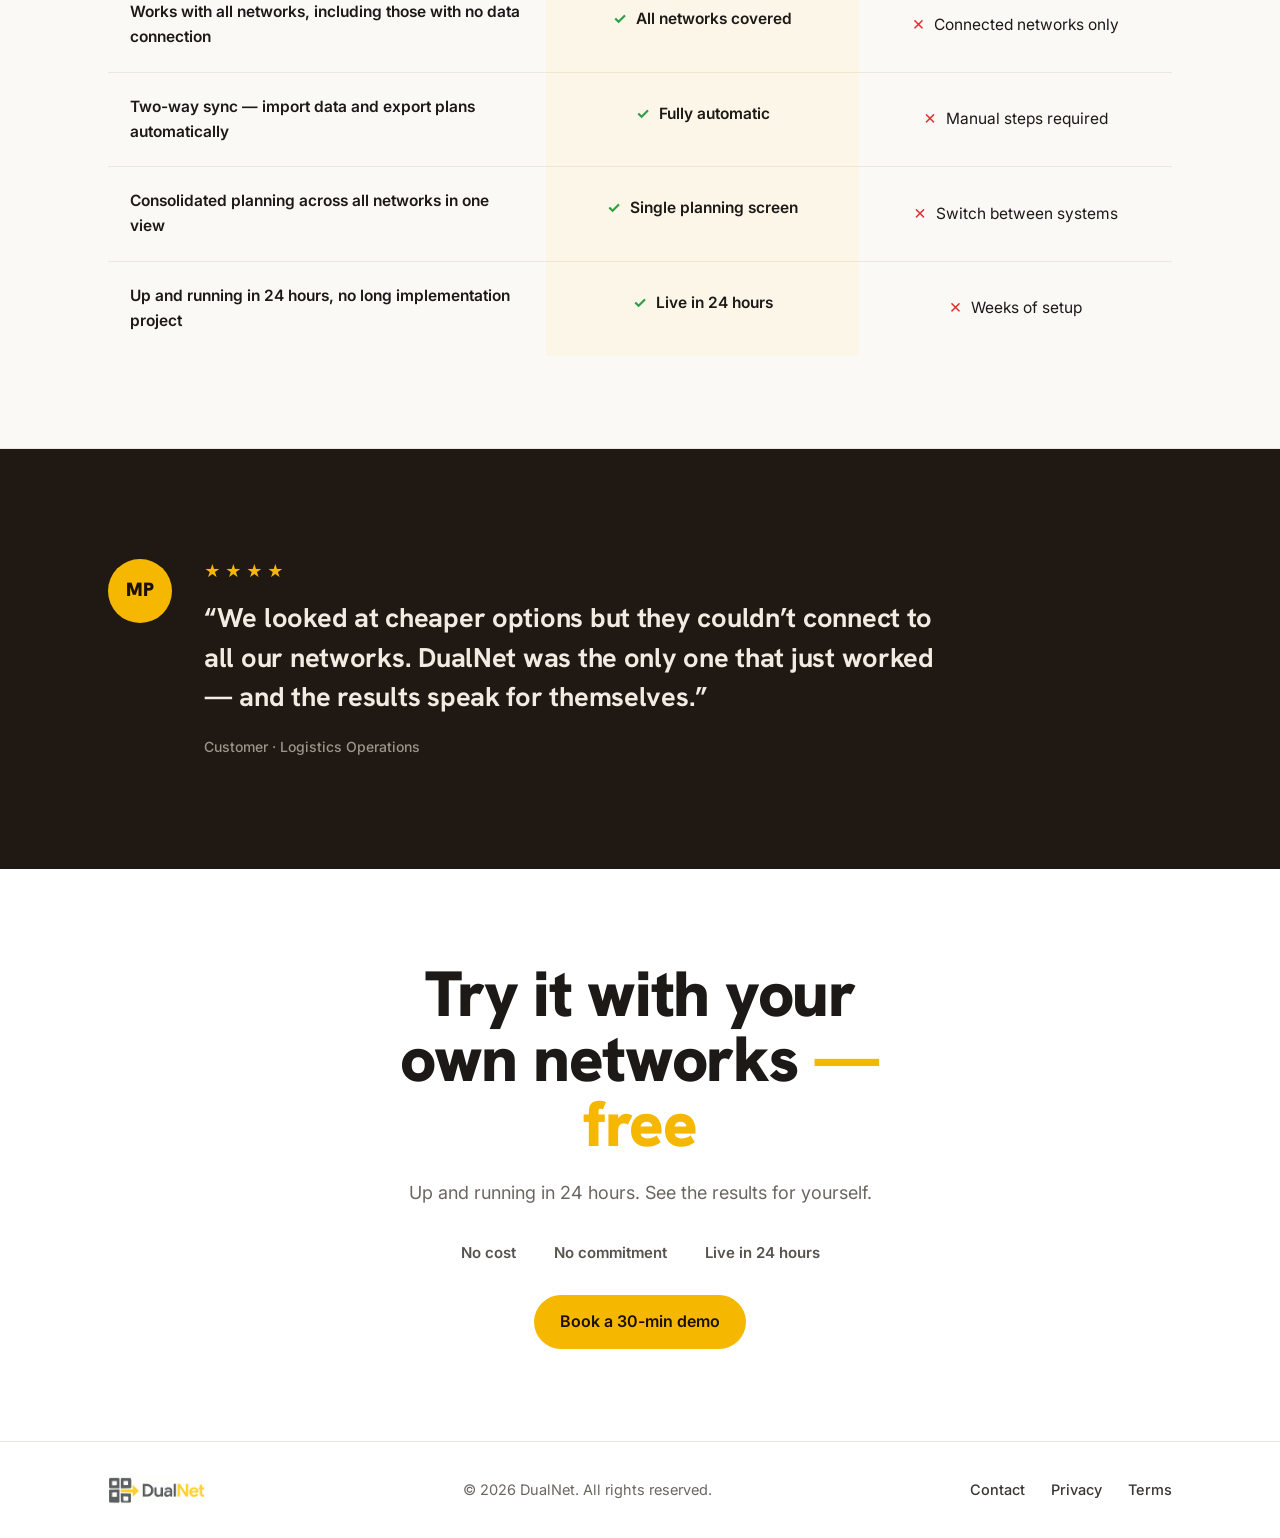
==== commit 9052c0db: "Update index.html Changed the date from 9th July to 16th July." ====
--- a/index.html
+++ b/index.html
@@ -17,7 +17,7 @@
 
 <div class="announce">
   <div class="wrap">
-    <span>DualNet customer review session — <b>Thursday 9 July 2026</b>.</span>
+    <span>DualNet customer review session — <b>Thursday 16 July 2026</b>.</span>
     <a href="event.html">See the day →</a>
   </div>
 </div>
--- a/style.css
+++ b/style.css
@@ -249,3 +249,11 @@
 
 @media (max-width:920px){ .event-hero{padding:54px 0 50px;} }
 @media (max-width:620px){ .agenda{grid-template-columns:1fr;} }
+
+/* ---------- Event schedule / timeline ---------- */
+.schedule{margin-top:42px; border-top:1px solid var(--line);}
+.srow{display:grid; grid-template-columns:170px 1fr; gap:24px; padding:22px 4px; border-bottom:1px solid var(--line); align-items:baseline;}
+.srow .time{font-family:var(--display); font-weight:800; color:var(--ink); font-size:1.05rem; white-space:nowrap;}
+.srow .what h3{font-size:1.15rem; font-weight:800; margin:0 0 4px;}
+.srow .what p{margin:0; color:var(--muted); font-size:15.5px;}
+@media (max-width:620px){ .srow{grid-template-columns:1fr; gap:3px;} .srow .time{color:var(--gold-deep); font-size:.95rem;} }
